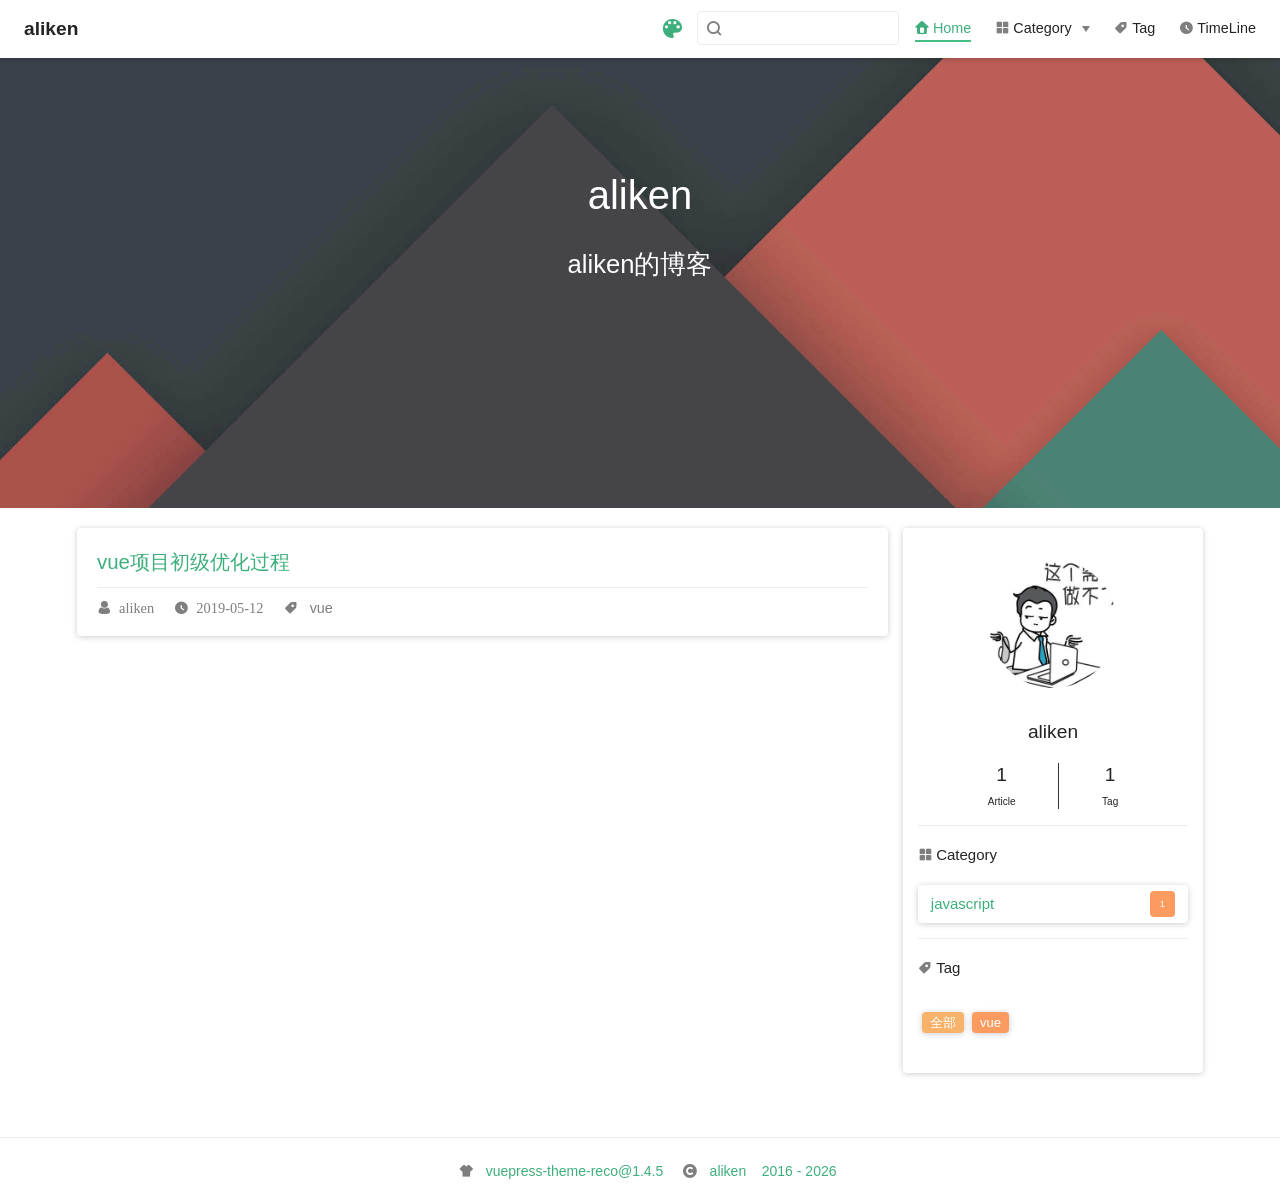
==== index.html @ c3791185 "初次发布" ====
<!DOCTYPE html>
<html lang="en-US">
  <head>
    <meta charset="utf-8">
    <meta name="viewport" content="width=device-width,initial-scale=1">
    <title>aliken</title>
    <meta name="generator" content="VuePress 1.4.1">
    <link rel="icon" href="/favicon.ico">
    <meta name="description" content="aliken的博客">
    <meta name="viewport" content="width=device-width,initial-scale=1,user-scalable=no">
    <link rel="preload" href="/assets/css/0.styles.bc8dfb6d.css" as="style"><link rel="preload" href="/assets/js/app.e276314c.js" as="script"><link rel="preload" href="/assets/js/3.574c0463.js" as="script"><link rel="preload" href="/assets/js/1.ab94fcb0.js" as="script"><link rel="preload" href="/assets/js/10.b77d578f.js" as="script"><link rel="prefetch" href="/assets/js/11.9ae9fdd4.js"><link rel="prefetch" href="/assets/js/12.7338df3c.js"><link rel="prefetch" href="/assets/js/13.219b0a90.js"><link rel="prefetch" href="/assets/js/14.b90127b7.js"><link rel="prefetch" href="/assets/js/4.95a64503.js"><link rel="prefetch" href="/assets/js/5.6782de4c.js"><link rel="prefetch" href="/assets/js/6.47d7104d.js"><link rel="prefetch" href="/assets/js/7.1ded8683.js"><link rel="prefetch" href="/assets/js/8.c10ed5a0.js"><link rel="prefetch" href="/assets/js/9.0aa61cd9.js">
    <link rel="stylesheet" href="/assets/css/0.styles.bc8dfb6d.css">
  </head>
  <body>
    <div id="app" data-server-rendered="true"><div class="theme-container no-sidebar" data-v-19557b78><div data-v-19557b78><div id="loader-wrapper" class="loading-wrapper" data-v-d48f4d20 data-v-19557b78 data-v-19557b78><div class="loader-main" data-v-d48f4d20><div data-v-d48f4d20></div><div data-v-d48f4d20></div><div data-v-d48f4d20></div><div data-v-d48f4d20></div></div> <h3 class="title" data-v-d48f4d20>aliken</h3> <p class="description" data-v-d48f4d20>aliken的博客</p></div> <div class="password-shadow password-wrapper-out" style="display:none;" data-v-64685f0e data-v-19557b78 data-v-19557b78><h3 class="title" style="display:none;" data-v-64685f0e data-v-64685f0e>aliken</h3> <!----> <label id="box" class="inputBox" style="display:none;" data-v-64685f0e data-v-64685f0e><input type="password" value="" data-v-64685f0e> <span data-v-64685f0e>Konck! Knock!</span> <button data-v-64685f0e>OK</button></label> <div class="footer" style="display:none;" data-v-64685f0e data-v-64685f0e><span data-v-64685f0e><i class="iconfont reco-theme" data-v-64685f0e></i> <a target="blank" href="https://vuepress-theme-reco.recoluan.com" data-v-64685f0e>vuePress-theme-reco</a></span> <span data-v-64685f0e><i class="iconfont reco-copyright" data-v-64685f0e></i> <a data-v-64685f0e><span data-v-64685f0e>aliken</span>
            
          <span data-v-64685f0e>2016 - </span>
          2020
        </a></span></div></div> <div class="hide" data-v-19557b78><header class="navbar" data-v-19557b78><div class="sidebar-button"><svg xmlns="http://www.w3.org/2000/svg" aria-hidden="true" role="img" viewBox="0 0 448 512" class="icon"><path fill="currentColor" d="M436 124H12c-6.627 0-12-5.373-12-12V80c0-6.627 5.373-12 12-12h424c6.627 0 12 5.373 12 12v32c0 6.627-5.373 12-12 12zm0 160H12c-6.627 0-12-5.373-12-12v-32c0-6.627 5.373-12 12-12h424c6.627 0 12 5.373 12 12v32c0 6.627-5.373 12-12 12zm0 160H12c-6.627 0-12-5.373-12-12v-32c0-6.627 5.373-12 12-12h424c6.627 0 12 5.373 12 12v32c0 6.627-5.373 12-12 12z"></path></svg></div> <a href="/" class="home-link router-link-exact-active router-link-active"><!----> <span class="site-name">aliken</span></a> <div class="links"><div class="color-picker"><a class="color-button"><i class="iconfont reco-color"></i></a> <div class="color-picker-menu" style="display:none;"><div class="mode-options"><h4 class="title">Choose mode</h4> <ul class="color-mode-options"><li class="dark">dark</li><li class="auto active">auto</li><li class="light">light</li></ul></div></div></div> <div class="search-box"><i class="iconfont reco-search"></i> <input aria-label="Search" autocomplete="off" spellcheck="false" value=""> <!----></div> <nav class="nav-links can-hide"><div class="nav-item"><a href="/" class="nav-link router-link-exact-active router-link-active"><i class="iconfont reco-home"></i>
  Home
</a></div><div class="nav-item"><div class="dropdown-wrapper"><a class="dropdown-title"><span class="title"><i class="iconfont reco-category"></i>
      Category
    </span> <span class="arrow right"></span></a> <ul class="nav-dropdown" style="display:none;"><li class="dropdown-item"><!----> <a href="/categories/javascript/" class="nav-link"><i class="iconfont undefined"></i>
  javascript
</a></li></ul></div></div><div class="nav-item"><a href="/tag/" class="nav-link"><i class="iconfont reco-tag"></i>
  Tag
</a></div><div class="nav-item"><a href="/timeline/" class="nav-link"><i class="iconfont reco-date"></i>
  TimeLine
</a></div> <!----></nav></div></header> <div class="sidebar-mask" data-v-19557b78></div> <aside class="sidebar" data-v-19557b78><div class="personal-info-wrapper" data-v-b038cec6><img src="/avatar.png" alt="author-avatar" class="personal-img" data-v-b038cec6> <h3 class="name" data-v-b038cec6>
    aliken
  </h3> <div class="num" data-v-b038cec6><div data-v-b038cec6><h3 data-v-b038cec6>1</h3> <h6 data-v-b038cec6>Article</h6></div> <div data-v-b038cec6><h3 data-v-b038cec6>1</h3> <h6 data-v-b038cec6>Tag</h6></div></div> <hr data-v-b038cec6></div> <nav class="nav-links"><div class="nav-item"><a href="/" class="nav-link router-link-exact-active router-link-active"><i class="iconfont reco-home"></i>
  Home
</a></div><div class="nav-item"><div class="dropdown-wrapper"><a class="dropdown-title"><span class="title"><i class="iconfont reco-category"></i>
      Category
    </span> <span class="arrow right"></span></a> <ul class="nav-dropdown" style="display:none;"><li class="dropdown-item"><!----> <a href="/categories/javascript/" class="nav-link"><i class="iconfont undefined"></i>
  javascript
</a></li></ul></div></div><div class="nav-item"><a href="/tag/" class="nav-link"><i class="iconfont reco-tag"></i>
  Tag
</a></div><div class="nav-item"><a href="/timeline/" class="nav-link"><i class="iconfont reco-date"></i>
  TimeLine
</a></div> <!----></nav>  <ul class="sidebar-links"><li><section class="sidebar-group depth-0"><p class="sidebar-heading open"><span>Home</span> <!----></p> <!----></section></li></ul> </aside> <div class="password-shadow password-wrapper-in" style="display:none;" data-v-64685f0e data-v-19557b78><h3 class="title" style="display:none;" data-v-64685f0e data-v-64685f0e></h3> <!----> <label id="box" class="inputBox" style="display:none;" data-v-64685f0e data-v-64685f0e><input type="password" value="" data-v-64685f0e> <span data-v-64685f0e>Konck! Knock!</span> <button data-v-64685f0e>OK</button></label> <div class="footer" style="display:none;" data-v-64685f0e data-v-64685f0e><span data-v-64685f0e><i class="iconfont reco-theme" data-v-64685f0e></i> <a target="blank" href="https://vuepress-theme-reco.recoluan.com" data-v-64685f0e>vuePress-theme-reco</a></span> <span data-v-64685f0e><i class="iconfont reco-copyright" data-v-64685f0e></i> <a data-v-64685f0e><span data-v-64685f0e>aliken</span>
            
          <span data-v-64685f0e>2016 - </span>
          2020
        </a></span></div></div> <div data-v-19557b78><div class="home-blog"><div class="hero" style="height:450px;text-align:center;overflow:hidden;"><div class="mask" style="background:url(/assets/img/home-bg.7b267d7c.jpg) center/cover no-repeat;"></div> <!----> <!----> <!----></div> <div class="home-blog-wrapper" style="display:none;"><div class="blog-list"><div class="abstract-wrapper" data-v-b014bc36><div class="abstract-item" data-v-28f76ce9 data-v-b014bc36><!----> <div class="title" data-v-28f76ce9><!----> <a href="/views/js/vue/20200512.html" data-v-28f76ce9>vue项目初级优化过程</a></div> <div class="abstract" data-v-28f76ce9></div> <hr class="hr" data-v-28f76ce9> <div data-v-484a899e data-v-28f76ce9><i class="iconfont reco-account" data-v-484a899e><span data-v-484a899e>aliken</span></i> <i class="iconfont reco-date" data-v-484a899e><span data-v-484a899e>2019-05-12</span></i> <!----> <i class="iconfont reco-tag tags" data-v-484a899e><span class="tag-item" data-v-484a899e>
      vue
    </span></i></div></div></div> <div class="pagation pagation" style="display:none;" data-v-640500d5><div class="pagation-list" data-v-640500d5><span unselectable="on" class="jump" style="display:none;" data-v-640500d5>Prev</span> <span class="jump" style="display:none;" data-v-640500d5>1</span> <span class="ellipsis" style="display:none;" data-v-640500d5>...</span> <span class="jump bgprimary" data-v-640500d5>1</span> <span class="ellipsis" style="display:none;" data-v-640500d5>...</span> <span class="jump" style="display:none;" data-v-640500d5>1</span> <span class="jump" style="display:none;" data-v-640500d5>Next</span> <span class="jumppoint" data-v-640500d5>跳转到：</span> <span class="jumpinp" data-v-640500d5><input type="text" value="" data-v-640500d5></span> <span class="jump gobtn" data-v-640500d5>GO</span></div></div></div> <div class="info-wrapper"><div class="personal-info-wrapper" data-v-b038cec6><img src="/avatar.png" alt="author-avatar" class="personal-img" data-v-b038cec6> <h3 class="name" data-v-b038cec6>
    aliken
  </h3> <div class="num" data-v-b038cec6><div data-v-b038cec6><h3 data-v-b038cec6>1</h3> <h6 data-v-b038cec6>Article</h6></div> <div data-v-b038cec6><h3 data-v-b038cec6>1</h3> <h6 data-v-b038cec6>Tag</h6></div></div> <hr data-v-b038cec6></div> <h4><i class="iconfont reco-category"></i> Category</h4> <ul class="category-wrapper"><li class="category-item"><a href="/categories/javascript/"><span class="category-name">javascript</span> <span class="post-num" style="background-color:#fb9b5f;">1</span></a></li></ul> <hr> <h4><i class="iconfont reco-tag"></i> Tag</h4> <div class="tags" data-v-36b9f66a><span style="background-color:#f47e60;" data-v-36b9f66a>全部</span><span style="background-color:#849b87;" data-v-36b9f66a>vue</span></div> <!----> <div class="friend-link-wrapper" data-v-48a8cd70></div></div></div> <div custom="" class="home-center content__default" style="display:none;"></div></div> <div class="footer-wrapper footer" data-v-ae2be87e><span data-v-ae2be87e><i class="iconfont reco-theme" data-v-ae2be87e></i> <a target="blank" href="https://vuepress-theme-reco.recoluan.com" data-v-ae2be87e>vuepress-theme-reco@1.4.5</a></span> <!----> <span data-v-ae2be87e><i class="iconfont reco-copyright" data-v-ae2be87e></i> <a data-v-ae2be87e><span data-v-ae2be87e>aliken</span>
        
      <span data-v-ae2be87e>2016 - </span>
      2020
    </a></span> <span style="display:none;" data-v-ae2be87e><i class="iconfont reco-eye" data-v-ae2be87e></i> <!----></span> <!----> <div class="comments-wrapper" style="display:none;" data-v-ae2be87e><!----></div></div></div></div></div></div><div class="global-ui"><div class="back-to-ceiling" style="right:1rem;bottom:6rem;width:2.5rem;height:2.5rem;border-radius:.25rem;line-height:2.5rem;display:none;" data-v-44bd5a18 data-v-44bd5a18><svg t="1574745035067" viewBox="0 0 1024 1024" version="1.1" xmlns="http://www.w3.org/2000/svg" p-id="5404" class="icon" data-v-44bd5a18><path d="M526.60727968 10.90185116a27.675 27.675 0 0 0-29.21455937 0c-131.36607665 82.28402758-218.69155461 228.01873535-218.69155402 394.07834331a462.20625001 462.20625001 0 0 0 5.36959153 69.94390903c1.00431239 6.55289093-0.34802892 13.13561351-3.76865779 18.80351572-32.63518765 54.11355614-51.75690182 118.55860487-51.7569018 187.94566865a371.06718723 371.06718723 0 0 0 11.50484808 91.98906777c6.53300375 25.50556257 41.68394495 28.14064038 52.69160883 4.22606766 17.37162448-37.73630017 42.14135425-72.50938081 72.80769204-103.21549295 2.18761121 3.04276886 4.15646224 6.24463696 6.40373557 9.22774369a1871.4375 1871.4375 0 0 0 140.04691725 5.34970492 1866.36093723 1866.36093723 0 0 0 140.04691723-5.34970492c2.24727335-2.98310674 4.21612437-6.18497483 6.3937923-9.2178004 30.66633723 30.70611158 55.4360664 65.4791928 72.80769147 103.21549355 11.00766384 23.91457269 46.15860503 21.27949489 52.69160879-4.22606768a371.15156223 371.15156223 0 0 0 11.514792-91.99901164c0-69.36717486-19.13165746-133.82216804-51.75690182-187.92578088-3.42062944-5.66790279-4.76302748-12.26056868-3.76865837-18.80351632a462.20625001 462.20625001 0 0 0 5.36959269-69.943909c-0.00994388-166.08943902-87.32547796-311.81420293-218.6915546-394.09823051zM605.93803103 357.87693858a93.93749974 93.93749974 0 1 1-187.89594924 6.1e-7 93.93749974 93.93749974 0 0 1 187.89594924-6.1e-7z" p-id="5405" data-v-44bd5a18></path><path d="M429.50777625 765.63860547C429.50777625 803.39355007 466.44236686 1000.39046097 512.00932183 1000.39046097c45.56695499 0 82.4922232-197.00623328 82.5015456-234.7518555 0-37.75494459-36.9345906-68.35043303-82.4922232-68.34111062-45.57627738-0.00932239-82.52019037 30.59548842-82.51086798 68.34111062z" p-id="5406" data-v-44bd5a18></path></svg></div></div></div>
    <script src="/assets/js/app.e276314c.js" defer></script><script src="/assets/js/3.574c0463.js" defer></script><script src="/assets/js/1.ab94fcb0.js" defer></script><script src="/assets/js/10.b77d578f.js" defer></script>
  </body>
</html>
---- assets/css/0.styles.bc8dfb6d.css ----
.medium-zoom-overlay{z-index:100}.medium-zoom-overlay~img{z-index:101}.back-to-ceiling[data-v-44bd5a18]{background-color:#fff;background-color:var(--background-color);box-shadow:0 1px 6px 0 rgba(0,0,0,.2);box-shadow:var(--box-shadow);position:fixed;display:inline-block;text-align:center;cursor:pointer}.back-to-ceiling[data-v-44bd5a18]::hover{background:#d5dbe7}.back-to-ceiling .icon[data-v-44bd5a18]{position:absolute;top:0;bottom:0;left:0;right:0;margin:auto;width:26px;height:26px;fill:#3eaf7c}.fade-enter-active[data-v-44bd5a18],.fade-leave-active[data-v-44bd5a18]{transition:all .5s}.fade-enter[data-v-44bd5a18],.fade-leave-to[data-v-44bd5a18]{opacity:0;transform:translateY(120px)}#loader-wrapper[data-v-d48f4d20]{height:100vh;width:100vw;background:#fff;background:var(--background-color)}#loader-wrapper .loader-main[data-v-d48f4d20]{position:fixed;width:120px;height:50px;top:45%;left:50%;z-index:555;transform:translate(-50%)}#loader-wrapper .loader-main div[data-v-d48f4d20]:nth-child(2){-webkit-animation:pacman-balls-data-v-d48f4d20 1s linear 0s infinite;animation:pacman-balls-data-v-d48f4d20 1s linear 0s infinite}#loader-wrapper .loader-main div[data-v-d48f4d20]:nth-child(3){-webkit-animation:pacman-balls-data-v-d48f4d20 1s linear .33s infinite;animation:pacman-balls-data-v-d48f4d20 1s linear .33s infinite}#loader-wrapper .loader-main div[data-v-d48f4d20]:nth-child(4){-webkit-animation:pacman-balls-data-v-d48f4d20 1s linear .66s infinite;animation:pacman-balls-data-v-d48f4d20 1s linear .66s infinite}#loader-wrapper .loader-main div[data-v-d48f4d20]:nth-child(5){-webkit-animation:pacman-balls-data-v-d48f4d20 1s linear .99s infinite;animation:pacman-balls-data-v-d48f4d20 1s linear .99s infinite}#loader-wrapper .loader-main div[data-v-d48f4d20]:first-of-type{width:0;height:0;border:25px solid #3eaf7c;border-right-color:transparent;border-radius:25px;-webkit-animation:rotate_pacman_half_up-data-v-d48f4d20 .5s 0s infinite;animation:rotate_pacman_half_up-data-v-d48f4d20 .5s 0s infinite}#loader-wrapper .loader-main div[data-v-d48f4d20]:nth-child(2){width:0;height:0;border:25px solid #3eaf7c;border-right-color:transparent;border-radius:25px;-webkit-animation:rotate_pacman_half_down-data-v-d48f4d20 .5s 0s infinite;animation:rotate_pacman_half_down-data-v-d48f4d20 .5s 0s infinite;margin-top:-50px}#loader-wrapper .loader-main div[data-v-d48f4d20]:nth-child(3),#loader-wrapper .loader-main div[data-v-d48f4d20]:nth-child(4),#loader-wrapper .loader-main div[data-v-d48f4d20]:nth-child(5),#loader-wrapper .loader-main div[data-v-d48f4d20]:nth-child(6){background-color:#3eaf7c;width:15px;height:15px;border-radius:100%;margin:2px;width:10px;height:10px;position:absolute;transform:translateY(-6.25px);top:25px;left:100px}#loader-wrapper .title[data-v-d48f4d20]{margin:8rem auto 2rem;font-size:30px}#loader-wrapper .description[data-v-d48f4d20],#loader-wrapper .title[data-v-d48f4d20]{text-align:center;color:#242424;color:var(--text-color);box-sizing:border-box;padding:0 10px;text-shadow:0 2px 10px rgba(0,0,0,.2)}#loader-wrapper .description[data-v-d48f4d20]{margin:auto;font-size:22px}@-webkit-keyframes pacman-balls-data-v-d48f4d20{75%{opacity:.7}to{transform:translate(-100px,-6.25px)}}@keyframes pacman-balls-data-v-d48f4d20{75%{opacity:.7}to{transform:translate(-100px,-6.25px)}}@-webkit-keyframes rotate_pacman_half_up-data-v-d48f4d20{0%{transform:rotate(270deg)}50%{transform:rotate(1turn)}to{transform:rotate(270deg)}}@keyframes rotate_pacman_half_up-data-v-d48f4d20{0%{transform:rotate(270deg)}50%{transform:rotate(1turn)}to{transform:rotate(270deg)}}@-webkit-keyframes rotate_pacman_half_down-data-v-d48f4d20{0%{transform:rotate(90deg)}50%{transform:rotate(0deg)}to{transform:rotate(90deg)}}@keyframes rotate_pacman_half_down-data-v-d48f4d20{0%{transform:rotate(90deg)}50%{transform:rotate(0deg)}to{transform:rotate(90deg)}}.pagation[data-v-640500d5]{font-weight:700;text-align:center;color:#888;color:var(--text-color);margin:20px auto 0;background:#f2f2f2;background:var(--background-color)}.pagation .pagation-list[data-v-640500d5]{font-size:0;line-height:50px;-webkit-touch-callout:none;-webkit-user-select:none;-moz-user-select:none;-ms-user-select:none;user-select:none}.pagation .pagation-list span[data-v-640500d5]{font-size:14px}.pagation .pagation-list span.jump[data-v-640500d5],.pagation .pagation-list span.jumpinp input[data-v-640500d5]{box-shadow:var(--box-shadow);border:1px solid var(--border-color)!important;border:1px solid #ccc}.pagation .pagation-list span.jump[data-v-640500d5]{padding:5px 8px;border-radius:4px;cursor:pointer;margin-left:5px}.pagation .pagation-list span.jumpinp input[data-v-640500d5]{width:55px;height:26px;background-color:var(--background-color);font-size:13px;border-radius:4px;text-align:center;outline:none}.pagation .pagation-list span.bgprimary[data-v-640500d5]{cursor:default;color:#fff;background:#3eaf7c;border-color:#3eaf7c}.pagation .pagation-list span.ellipsis[data-v-640500d5]{padding:0 8px}.pagation .pagation-list span.jumppoint[data-v-640500d5]{margin-left:30px}.valine-wrapper #valine.v .vbtn{color:#2c3e50;color:var(--text-color);border:1px solid #eaecef;border-color:var(--border-color)}.valine-wrapper #valine.v .vbtn:hover{color:#3eaf7c;border-color:#3eaf7c}.valine-wrapper #valine.v .vwrap{background:rgba(27,31,35,.05);background:var(--code-color);border:1px solid #eaecef;border-color:var(--border-color)}.valine-wrapper #valine.v .vwrap .vheader .vinput{border-bottom:1px dashed var(--border-color)}.valine-wrapper #valine.v .vwrap .vheader .vinput:focus{border-bottom-color:#3eaf7c}.valine-wrapper #valine.v .vwrap .vheader .vinput:-internal-autofill-selected{background-color:var(--code-color)!important}.valine-wrapper #valine.v .vinfo{padding-left:.6rem}.valine-wrapper #valine.v .vcard .vquote{margin-left:0;border-left:none}.valine-wrapper #valine.v .vcard .vimg{width:2.8rem;height:2.8rem;border-radius:.25rem;border:none}.valine-wrapper #valine.v .vcard .vhead .vnick{color:#3eaf7c}.valine-wrapper #valine.v .vcard .vhead .vnick:before{background:#3eaf7c}.valine-wrapper #valine.v .vh{border-bottom:none}.valine-wrapper #valine.v .vh .vhead .vsys{color:#3eaf7c;color:var(--text-color);background:rgba(27,31,35,.05);background:var(--code-color)}.valine-wrapper #valine.v .vh .vmeta{margin-bottom:1rem}.valine-wrapper #valine.v .vh .vmeta .vat{margin-right:.3rem;background:rgba(27,31,35,.05);background:var(--code-color);border-radius:.25rem;padding:0 .4rem;color:var(--text-color);border:1px solid #eaecef;border-color:var(--border-color)}.valine-wrapper #valine.v .vh .vmeta .vat:hover{color:#3eaf7c;border-color:#3eaf7c}.valine-wrapper #valine.v .vh .vcontent{background:rgba(27,31,35,.05);background:var(--code-color);border-radius:.25rem;margin:0 .3rem;padding:.1rem .6rem .05rem}.valine-wrapper #valine.v .vh .vcontent p .at{color:#3eaf7c}.valine-wrapper #valine.v .vh .vcontent.expand:before{z-index:1;background:linear-gradient(180deg,hsla(0,0%,100%,0),#fff);background:linear-gradient(180deg,hsla(0,0%,100%,0),var(--background-color))}.valine-wrapper #valine.v .vh .vcontent.expand:after{color:#3eaf7c;color:var(--text-color);background:#fff;background:var(--background-color)}.valine-wrapper #valine.v .info{padding-right:.6rem}.valine-wrapper #valine.v .vbtn,.valine-wrapper #valine.v code,.valine-wrapper #valine.v pre{background:var(--background-color);color:var(--text-color)}.valine-wrapper #valine.v a{color:#3eaf7c}.valine-wrapper #valine.v a:before{background:#3eaf7c}

/*!
 * vssue - A vue-powered issue-based comment plugin
 *
 * @version v1.4.4
 * @link https://vssue.js.org
 * @license MIT
 * @copyright 2018-2020 meteorlxy
 */.vssue{color:#2c3e50}@media screen and (max-width:576px){.vssue .vssue-new-comment .vssue-new-comment-body{margin-left:60px}}@media screen and (min-width:577px){.vssue .vssue-new-comment .vssue-new-comment-body{margin-left:70px}}@media screen and (max-width:576px){.vssue .vssue-new-comment .vssue-new-comment-footer{text-align:center}.vssue .vssue-new-comment .vssue-new-comment-footer .vssue-new-comment-operations{margin-top:10px}}@media screen and (min-width:577px){.vssue .vssue-new-comment .vssue-new-comment-footer{margin-left:70px;text-align:right}.vssue .vssue-new-comment .vssue-new-comment-footer .vssue-current-user{float:left}}@media screen and (max-width:576px){.vssue .vssue-comments .vssue-comment .vssue-comment-body{margin-left:60px}}@media screen and (min-width:577px){.vssue .vssue-comments .vssue-comment .vssue-comment-body{margin-left:70px}}@media screen and (max-width:576px){.vssue .vssue-pagination{flex-direction:column;justify-content:center;text-align:center}}@media screen and (max-width:576px){.vssue .vssue-pagination .vssue-pagination-page{margin-top:10px}}@media screen and (min-width:577px){.vssue .vssue-pagination .vssue-pagination-page{text-align:right}}.markdown-body .tab-size[data-tab-size="1"]{-o-tab-size:1}.markdown-body .tab-size[data-tab-size="2"]{-o-tab-size:2}.markdown-body .tab-size[data-tab-size="3"]{-o-tab-size:3}.markdown-body .tab-size[data-tab-size="4"]{-o-tab-size:4}.markdown-body .tab-size[data-tab-size="5"]{-o-tab-size:5}.markdown-body .tab-size[data-tab-size="6"]{-o-tab-size:6}.markdown-body .tab-size[data-tab-size="7"]{-o-tab-size:7}.markdown-body .tab-size[data-tab-size="8"]{-o-tab-size:8}.markdown-body .tab-size[data-tab-size="9"]{-o-tab-size:9}.markdown-body .tab-size[data-tab-size="10"]{-o-tab-size:10}.markdown-body .tab-size[data-tab-size="11"]{-o-tab-size:11}.markdown-body .tab-size[data-tab-size="12"]{-o-tab-size:12}@font-face{font-family:octicons-link;src:url([data-uri]) format("woff")}.markdown-body .octicon{display:inline-block;fill:currentColor;vertical-align:text-bottom}.markdown-body .anchor{float:left;line-height:1;margin-left:-20px;padding-right:4px}.markdown-body .anchor:focus{outline:none}.markdown-body h1 .octicon-link,.markdown-body h2 .octicon-link,.markdown-body h3 .octicon-link,.markdown-body h4 .octicon-link,.markdown-body h5 .octicon-link,.markdown-body h6 .octicon-link{color:#1b1f23;vertical-align:middle;visibility:hidden}.markdown-body h1:hover .anchor,.markdown-body h2:hover .anchor,.markdown-body h3:hover .anchor,.markdown-body h4:hover .anchor,.markdown-body h5:hover .anchor,.markdown-body h6:hover .anchor{text-decoration:none}.markdown-body h1:hover .anchor .octicon-link,.markdown-body h2:hover .anchor .octicon-link,.markdown-body h3:hover .anchor .octicon-link,.markdown-body h4:hover .anchor .octicon-link,.markdown-body h5:hover .anchor .octicon-link,.markdown-body h6:hover .anchor .octicon-link{visibility:visible}.markdown-body{-ms-text-size-adjust:100%;-webkit-text-size-adjust:100%;color:#24292e;font-family:-apple-system,BlinkMacSystemFont,Segoe UI,Helvetica,Arial,sans-serif,Apple Color Emoji,Segoe UI Emoji,Segoe UI Symbol;font-size:16px;line-height:1.5;word-wrap:break-word}.markdown-body .pl-c{color:#6a737d}.markdown-body .pl-c1,.markdown-body .pl-s .pl-v{color:#005cc5}.markdown-body .pl-e,.markdown-body .pl-en{color:#6f42c1}.markdown-body .pl-s .pl-s1,.markdown-body .pl-smi{color:#24292e}.markdown-body .pl-ent{color:#22863a}.markdown-body .pl-k{color:#d73a49}.markdown-body .pl-pds,.markdown-body .pl-s,.markdown-body .pl-s .pl-pse .pl-s1,.markdown-body .pl-sr,.markdown-body .pl-sr .pl-cce,.markdown-body .pl-sr .pl-sra,.markdown-body .pl-sr .pl-sre{color:#032f62}.markdown-body .pl-smw,.markdown-body .pl-v{color:#e36209}.markdown-body .pl-bu{color:#b31d28}.markdown-body .pl-ii{background-color:#b31d28;color:#fafbfc}.markdown-body .pl-c2{background-color:#d73a49;color:#fafbfc}.markdown-body .pl-c2:before{content:"^M"}.markdown-body .pl-sr .pl-cce{color:#22863a;font-weight:700}.markdown-body .pl-ml{color:#735c0f}.markdown-body .pl-mh,.markdown-body .pl-mh .pl-en,.markdown-body .pl-ms{color:#005cc5;font-weight:700}.markdown-body .pl-mi{color:#24292e;font-style:italic}.markdown-body .pl-mb{color:#24292e;font-weight:700}.markdown-body .pl-md{background-color:#ffeef0;color:#b31d28}.markdown-body .pl-mi1{background-color:#f0fff4;color:#22863a}.markdown-body .pl-mc{background-color:#ffebda;color:#e36209}.markdown-body .pl-mi2{background-color:#005cc5;color:#f6f8fa}.markdown-body .pl-mdr{color:#6f42c1;font-weight:700}.markdown-body .pl-ba{color:#586069}.markdown-body .pl-sg{color:#959da5}.markdown-body .pl-corl{color:#032f62;text-decoration:underline}.markdown-body details{display:block}.markdown-body summary{display:list-item}.markdown-body a{background-color:transparent}.markdown-body a:active,.markdown-body a:hover{outline-width:0}.markdown-body strong{font-weight:inherit;font-weight:bolder}.markdown-body h1{margin:.67em 0}.markdown-body img{border-style:none}.markdown-body code,.markdown-body kbd,.markdown-body pre{font-family:monospace,monospace;font-size:1em}.markdown-body hr{box-sizing:content-box;overflow:visible}.markdown-body input{font:inherit;margin:0;overflow:visible}.markdown-body [type=checkbox]{box-sizing:border-box;padding:0}.markdown-body *{box-sizing:border-box}.markdown-body input{font-family:inherit;font-size:inherit;line-height:inherit}.markdown-body a{color:#0366d6;text-decoration:none}.markdown-body a:hover{text-decoration:underline}.markdown-body strong{font-weight:600}.markdown-body hr{background:transparent;border-bottom:1px solid #dfe2e5;height:0;margin:15px 0;overflow:hidden}.markdown-body hr:after,.markdown-body hr:before{content:"";display:table}.markdown-body hr:after{clear:both}.markdown-body table{border-collapse:collapse;border-spacing:0}.markdown-body td,.markdown-body th{padding:0}.markdown-body details summary{cursor:pointer}.markdown-body h1,.markdown-body h2,.markdown-body h3,.markdown-body h4,.markdown-body h5,.markdown-body h6{margin-bottom:0;margin-top:0}.markdown-body h1{font-size:32px}.markdown-body h1,.markdown-body h2{font-weight:600}.markdown-body h2{font-size:24px}.markdown-body h3{font-size:20px}.markdown-body h3,.markdown-body h4{font-weight:600}.markdown-body h4{font-size:16px}.markdown-body h5{font-size:14px}.markdown-body h5,.markdown-body h6{font-weight:600}.markdown-body h6{font-size:12px}.markdown-body p{margin-bottom:10px;margin-top:0}.markdown-body blockquote{margin:0}.markdown-body ol,.markdown-body ul{margin-bottom:0;margin-top:0;padding-left:0}.markdown-body ol ol,.markdown-body ul ol{list-style-type:lower-roman}.markdown-body ol ol ol,.markdown-body ol ul ol,.markdown-body ul ol ol,.markdown-body ul ul ol{list-style-type:lower-alpha}.markdown-body dd{margin-left:0}.markdown-body code,.markdown-body pre{font-family:SFMono-Regular,Consolas,Liberation Mono,Menlo,Courier,monospace;font-size:12px}.markdown-body pre{margin-bottom:0;margin-top:0}.markdown-body input::-webkit-inner-spin-button,.markdown-body input::-webkit-outer-spin-button{-webkit-appearance:none;appearance:none;margin:0}.markdown-body .border{border:1px solid #e1e4e8!important}.markdown-body .border-0{border:0!important}.markdown-body .border-bottom{border-bottom:1px solid #e1e4e8!important}.markdown-body .rounded-1{border-radius:3px!important}.markdown-body .bg-white{background-color:#fff!important}.markdown-body .bg-gray-light{background-color:#fafbfc!important}.markdown-body .text-gray-light{color:#6a737d!important}.markdown-body .mb-0{margin-bottom:0!important}.markdown-body .my-2{margin-bottom:8px!important;margin-top:8px!important}.markdown-body .py-0{padding-bottom:0!important;padding-top:0!important}.markdown-body .py-2{padding-bottom:8px!important;padding-top:8px!important}.markdown-body .pl-3,.markdown-body .px-3{padding-left:16px!important}.markdown-body .px-3{padding-right:16px!important}.markdown-body .f6{font-size:12px!important}.markdown-body .lh-condensed{line-height:1.25!important}.markdown-body .text-bold{font-weight:600!important}.markdown-body:after,.markdown-body:before{content:"";display:table}.markdown-body:after{clear:both}.markdown-body>:first-child{margin-top:0!important}.markdown-body>:last-child{margin-bottom:0!important}.markdown-body a:not([href]){color:inherit;text-decoration:none}.markdown-body blockquote,.markdown-body dl,.markdown-body ol,.markdown-body p,.markdown-body pre,.markdown-body table,.markdown-body ul{margin-bottom:16px;margin-top:0}.markdown-body hr{background-color:#e1e4e8;border:0;height:.25em;margin:24px 0;padding:0}.markdown-body blockquote{border-left:.25em solid #dfe2e5;color:#6a737d;padding:0 1em}.markdown-body blockquote>:first-child{margin-top:0}.markdown-body blockquote>:last-child{margin-bottom:0}.markdown-body kbd{border:1px solid #c6cbd1;border-bottom-color:#959da5;box-shadow:inset 0 -1px 0 #959da5;font-size:11px}.markdown-body h1,.markdown-body h2,.markdown-body h3,.markdown-body h4,.markdown-body h5,.markdown-body h6{font-weight:600;line-height:1.25;margin-bottom:16px;margin-top:24px}.markdown-body h1{font-size:2em}.markdown-body h1,.markdown-body h2{border-bottom:1px solid #eaecef;padding-bottom:.3em}.markdown-body h2{font-size:1.5em}.markdown-body h3{font-size:1.25em}.markdown-body h4{font-size:1em}.markdown-body h5{font-size:.875em}.markdown-body h6{color:#6a737d;font-size:.85em}.markdown-body ol,.markdown-body ul{padding-left:2em}.markdown-body ol ol,.markdown-body ol ul,.markdown-body ul ol,.markdown-body ul ul{margin-bottom:0;margin-top:0}.markdown-body li{word-wrap:break-all}.markdown-body li>p{margin-top:16px}.markdown-body li+li{margin-top:.25em}.markdown-body dl{padding:0}.markdown-body dl dt{font-size:1em;font-style:italic;font-weight:600;margin-top:16px;padding:0}.markdown-body dl dd{margin-bottom:16px;padding:0 16px}.markdown-body table{display:block;overflow:auto;width:100%}.markdown-body table th{font-weight:600}.markdown-body table td,.markdown-body table th{border:1px solid #dfe2e5;padding:6px 13px}.markdown-body table tr{background-color:#fff;border-top:1px solid #c6cbd1}.markdown-body table tr:nth-child(2n){background-color:#f6f8fa}.markdown-body img{background-color:#fff;box-sizing:content-box;max-width:100%}.markdown-body img[align=right]{padding-left:20px}.markdown-body img[align=left]{padding-right:20px}.markdown-body code{background-color:rgba(27,31,35,.05);border-radius:3px;font-size:85%;margin:0;padding:.2em .4em}.markdown-body pre{word-wrap:normal}.markdown-body pre>code{background:transparent;border:0;font-size:100%;margin:0;padding:0;white-space:pre;word-break:normal}.markdown-body .highlight{margin-bottom:16px}.markdown-body .highlight pre{margin-bottom:0;word-break:normal}.markdown-body .highlight pre,.markdown-body pre{background-color:#f6f8fa;border-radius:3px;font-size:85%;line-height:1.45;overflow:auto;padding:16px}.markdown-body pre code{background-color:transparent;border:0;display:inline;line-height:inherit;margin:0;max-width:auto;overflow:visible;padding:0;word-wrap:normal}.markdown-body .commit-tease-sha{color:#444d56;display:inline-block;font-family:SFMono-Regular,Consolas,Liberation Mono,Menlo,Courier,monospace;font-size:90%}.markdown-body .blob-wrapper{border-bottom-left-radius:3px;border-bottom-right-radius:3px;overflow-x:auto;overflow-y:hidden}.markdown-body .blob-wrapper-embedded{max-height:240px;overflow-y:auto}.markdown-body .blob-num{-moz-user-select:none;-ms-user-select:none;-webkit-user-select:none;color:rgba(27,31,35,.3);cursor:pointer;font-family:SFMono-Regular,Consolas,Liberation Mono,Menlo,Courier,monospace;font-size:12px;line-height:20px;min-width:50px;padding-left:10px;padding-right:10px;text-align:right;user-select:none;vertical-align:top;white-space:nowrap;width:1%}.markdown-body .blob-num:hover{color:rgba(27,31,35,.6)}.markdown-body .blob-num:before{content:attr(data-line-number)}.markdown-body .blob-code{line-height:20px;padding-left:10px;padding-right:10px;position:relative;vertical-align:top}.markdown-body .blob-code-inner{color:#24292e;font-family:SFMono-Regular,Consolas,Liberation Mono,Menlo,Courier,monospace;font-size:12px;overflow:visible;white-space:pre;word-wrap:normal}.markdown-body .pl-token.active,.markdown-body .pl-token:hover{background:#ffea7f;cursor:pointer}.markdown-body kbd{background-color:#fafbfc;border:1px solid #d1d5da;border-bottom-color:#c6cbd1;border-radius:3px;box-shadow:inset 0 -1px 0 #c6cbd1;color:#444d56;display:inline-block;font:11px SFMono-Regular,Consolas,Liberation Mono,Menlo,Courier,monospace;line-height:10px;padding:3px 5px;vertical-align:middle}.markdown-body :checked+.radio-label{border-color:#0366d6;position:relative;z-index:1}.markdown-body .tab-size[data-tab-size="1"]{-moz-tab-size:1;tab-size:1}.markdown-body .tab-size[data-tab-size="2"]{-moz-tab-size:2;tab-size:2}.markdown-body .tab-size[data-tab-size="3"]{-moz-tab-size:3;tab-size:3}.markdown-body .tab-size[data-tab-size="4"]{-moz-tab-size:4;tab-size:4}.markdown-body .tab-size[data-tab-size="5"]{-moz-tab-size:5;tab-size:5}.markdown-body .tab-size[data-tab-size="6"]{-moz-tab-size:6;tab-size:6}.markdown-body .tab-size[data-tab-size="7"]{-moz-tab-size:7;tab-size:7}.markdown-body .tab-size[data-tab-size="8"]{-moz-tab-size:8;tab-size:8}.markdown-body .tab-size[data-tab-size="9"]{-moz-tab-size:9;tab-size:9}.markdown-body .tab-size[data-tab-size="10"]{-moz-tab-size:10;tab-size:10}.markdown-body .tab-size[data-tab-size="11"]{-moz-tab-size:11;tab-size:11}.markdown-body .tab-size[data-tab-size="12"]{-moz-tab-size:12;tab-size:12}.markdown-body .task-list-item{list-style-type:none}.markdown-body .task-list-item+.task-list-item{margin-top:3px}.markdown-body .task-list-item input{margin:0 .2em .25em -1.6em;vertical-align:middle}.markdown-body hr{border-bottom-color:#eee}.markdown-body .pl-0{padding-left:0!important}.markdown-body .pl-1{padding-left:4px!important}.markdown-body .pl-2{padding-left:8px!important}.markdown-body .pl-3{padding-left:16px!important}.markdown-body .pl-4{padding-left:24px!important}.markdown-body .pl-5{padding-left:32px!important}.markdown-body .pl-6{padding-left:40px!important}.markdown-body .pl-7{padding-left:48px!important}.markdown-body .pl-8{padding-left:64px!important}.markdown-body .pl-9{padding-left:80px!important}.markdown-body .pl-10{padding-left:96px!important}.markdown-body .pl-11{padding-left:112px!important}.markdown-body .pl-12{padding-left:128px!important}.clearfix:after,.vssue .vssue-new-comment .vssue-new-comment-footer:after{display:block;clear:both;content:""}.vssue{width:100%;color:#242424;font-size:16px;font-family:-apple-system,BlinkMacSystemFont,Segoe UI,Helvetica,Arial,sans-serif,Apple Color Emoji,Segoe UI Emoji,Segoe UI Symbol;padding:10px}.vssue .vssue-button{outline:none;cursor:pointer;padding:10px 20px;font-size:1.05;font-weight:700;color:#3eaf7c;background-color:transparent;border:2px solid #3eaf7c;border-radius:10px}.vssue .vssue-button:disabled{cursor:not-allowed;color:#eaecef;border-color:#eaecef}.vssue .vssue-button:disabled .vssue-icon{fill:#eaecef}.vssue .vssue-button:not(:disabled).vssue-button-default{color:#a3aab1;border-color:#a3aab1}.vssue .vssue-button:not(:disabled).vssue-button-primary{color:#3eaf7c;border-color:#3eaf7c}.vssue .vssue-icon{width:1em;height:1em;vertical-align:-.15em;fill:#3eaf7c;overflow:hidden}.vssue .vssue-icon-loading{-webkit-animation:vssue-keyframe-rotation 1s linear infinite;animation:vssue-keyframe-rotation 1s linear infinite}@-webkit-keyframes vssue-keyframe-rotation{0%{transform:rotate(0deg)}to{transform:rotate(1turn)}}@keyframes vssue-keyframe-rotation{0%{transform:rotate(0deg)}to{transform:rotate(1turn)}}.vssue .fade-appear-active,.vssue .fade-enter-active{transition:all .3s ease}.vssue .fade-leave-active{transition:all .3s cubic-bezier(1,.5,.8,1)}.vssue .fade-appear,.vssue .fade-enter,.vssue .fade-leave-to{opacity:0}.vssue .vssue-notice{position:relative;z-index:100;transform:translateY(-11px)}.vssue .vssue-notice .vssue-alert{position:absolute;z-index:101;cursor:pointer;top:0;padding:10px 20px;width:100%;color:#3eaf7c;border:2px solid #c3ead8;border-radius:5px;background-color:#f5fbf8}.vssue .vssue-notice .vssue-progress{position:absolute;top:0;left:0;height:2px;background-color:#3eaf7c}.vssue .vssue-status{text-align:center;padding-top:20px;padding-bottom:10px;color:#3eaf7c}.vssue .vssue-status .vssue-icon{font-size:1.4em}.vssue .vssue-status .vssue-status-info{margin-top:10px;margin-bottom:10px}.vssue .vssue-header{padding-bottom:10px;border-bottom:1px solid #eaecef;margin-bottom:10px;overflow:hidden}.vssue .vssue-header .vssue-header-powered-by{float:right}.vssue .vssue-new-comment{border-bottom:1px solid #eaecef;margin-top:10px;margin-bottom:10px}.vssue .vssue-new-comment .vssue-comment-avatar{float:left;width:50px;height:50px}.vssue .vssue-new-comment .vssue-comment-avatar img{width:50px;height:50px}.vssue .vssue-new-comment .vssue-comment-avatar .vssue-icon{cursor:pointer;padding:5px;font-size:50px;fill:#757f8a}.vssue .vssue-new-comment .vssue-new-comment-body{position:relative}@media screen and (max-width:719px){.vssue .vssue-new-comment .vssue-new-comment-body{margin-left:60px}}@media screen and (min-width:720px){.vssue .vssue-new-comment .vssue-new-comment-body{margin-left:70px}}.vssue .vssue-new-comment .vssue-new-comment-body .vssue-new-comment-loading{position:absolute;top:50%;left:50%;transform:translate(-50%,-50%)}.vssue .vssue-new-comment .vssue-new-comment-footer{margin-top:10px;margin-bottom:10px}.vssue .vssue-new-comment .vssue-new-comment-footer .vssue-current-user{color:#a3aab1}.vssue .vssue-new-comment .vssue-new-comment-footer .vssue-current-user .vssue-logout{cursor:pointer;text-decoration:underline;color:#a3aab1;font-weight:400}@media screen and (max-width:719px){.vssue .vssue-new-comment .vssue-new-comment-footer{text-align:center}.vssue .vssue-new-comment .vssue-new-comment-footer .vssue-new-comment-operations{margin-top:10px}}@media screen and (min-width:720px){.vssue .vssue-new-comment .vssue-new-comment-footer{margin-left:70px;text-align:right}.vssue .vssue-new-comment .vssue-new-comment-footer .vssue-current-user{float:left}}.vssue .vssue-new-comment .vssue-new-comment-input{resize:none;outline:none;width:100%;padding:15px;font-size:16px;font-family:-apple-system,BlinkMacSystemFont,Segoe UI,Helvetica,Arial,sans-serif,Apple Color Emoji,Segoe UI Emoji,Segoe UI Symbol;background-color:#f5fbf8;border:1px solid #eaecef;border-radius:5px}.vssue .vssue-new-comment .vssue-new-comment-input:disabled{cursor:not-allowed;background-color:#f0f2f4}.vssue .vssue-new-comment .vssue-new-comment-input:focus{background-color:#fff;border-color:#9adbbe;box-shadow:0 0 1px 1px #9adbbe}.vssue .vssue-new-comment .vssue-new-comment-input::-webkit-input-placeholder{color:#a3aab1}.vssue .vssue-new-comment .vssue-new-comment-input::-moz-placeholder{color:#a3aab1}.vssue .vssue-new-comment .vssue-new-comment-input:-ms-input-placeholder{color:#a3aab1}.vssue .vssue-new-comment .vssue-new-comment-input::-ms-input-placeholder{color:#a3aab1}.vssue .vssue-new-comment .vssue-new-comment-input::placeholder{color:#a3aab1}.vssue .vssue-comments .vssue-comment{margin:15px 0}.vssue .vssue-comments .vssue-comment.vssue-comment-edit-mode .vssue-comment-main{border-color:#9adbbe;box-shadow:0 0 1px 1px #9adbbe}.vssue .vssue-comments .vssue-comment.vssue-comment-disabled{pointer-events:none}.vssue .vssue-comments .vssue-comment.vssue-comment-disabled .vssue-comment-body{background-color:#f9f9fa}.vssue .vssue-comments .vssue-comment .vssue-comment-avatar{float:left;width:50px;height:50px}.vssue .vssue-comments .vssue-comment .vssue-comment-avatar img{width:50px;height:50px}@media screen and (max-width:719px){.vssue .vssue-comments .vssue-comment .vssue-comment-body{margin-left:60px}}@media screen and (min-width:720px){.vssue .vssue-comments .vssue-comment .vssue-comment-body{margin-left:70px}}.vssue .vssue-comments .vssue-comment .vssue-comment-header{padding:10px 15px;overflow:hidden;border-top-left-radius:5px;border-top-right-radius:5px;border:1px solid #eaecef;border-bottom:none}.vssue .vssue-comments .vssue-comment .vssue-comment-header .vssue-comment-created-at{float:right;cursor:default;color:#a3aab1}.vssue .vssue-comments .vssue-comment .vssue-comment-main{padding:15px;border:1px solid #eaecef}.vssue .vssue-comments .vssue-comment .vssue-comment-main .vssue-edit-comment-input{resize:none;outline:none;border:none;width:100%;background:transparent}.vssue .vssue-comments .vssue-comment .vssue-comment-footer{padding:10px 15px;overflow:hidden;border-bottom-left-radius:5px;border-bottom-right-radius:5px;border:1px solid #eaecef;border-top:none}.vssue .vssue-comments .vssue-comment .vssue-comment-footer .vssue-comment-hint{cursor:default;color:#a3aab1}.vssue .vssue-comments .vssue-comment .vssue-comment-footer .vssue-comment-reactions .vssue-comment-reaction{cursor:pointer;display:inline-block;margin-right:8px;color:#3eaf7c}.vssue .vssue-comments .vssue-comment .vssue-comment-footer .vssue-comment-operations{float:right;color:#3eaf7c}.vssue .vssue-comments .vssue-comment .vssue-comment-footer .vssue-comment-operations .vssue-comment-operation{cursor:pointer;margin-left:8px}.vssue .vssue-comments .vssue-comment .vssue-comment-footer .vssue-comment-operations .vssue-comment-operation.vssue-comment-operation-muted{color:#a3aab1}.vssue .vssue-comments .vssue-comment .vssue-comment-footer .vssue-comment-operations .vssue-comment-operation.vssue-comment-operation-muted .vssue-icon{fill:#a3aab1}.vssue .vssue-pagination{cursor:default;display:flex;padding:5px;color:#a3aab1}@media screen and (max-width:719px){.vssue .vssue-pagination{flex-direction:column;justify-content:center;text-align:center}}.vssue .vssue-pagination .vssue-pagination-loading,.vssue .vssue-pagination .vssue-pagination-page,.vssue .vssue-pagination .vssue-pagination-per-page{flex:1}@media screen and (max-width:719px){.vssue .vssue-pagination .vssue-pagination-page{margin-top:10px}}@media screen and (min-width:720px){.vssue .vssue-pagination .vssue-pagination-page{text-align:right}}.vssue .vssue-pagination .vssue-pagination-select{outline:none;-webkit-appearance:none;-moz-appearance:none;appearance:none;border:1px solid #9adbbe;padding-left:.2rem;padding-right:1rem;background-color:transparent;background-image:url("data:image/svg+xml;charset=utf8,%3Csvg class='icon' viewBox='0 0 1024 1024' xmlns='http://www.w3.org/2000/svg'%3E%3Cdefs%3E%3Cstyle/%3E%3C/defs%3E%3Cpath d='M676.395 432.896a21.333 21.333 0 0 0-30.166 0L511.061 568.021 377.728 434.645a21.333 21.333 0 0 0-30.165 30.166l148.394 148.48a21.419 21.419 0 0 0 30.208 0l150.23-150.187a21.333 21.333 0 0 0 0-30.208'/%3E%3C/svg%3E");background-repeat:no-repeat;background-position:100%}.vssue .vssue-pagination .vssue-pagination-select:disabled{cursor:not-allowed}.vssue .vssue-pagination .vssue-pagination-select:focus{background-color:#fff;box-shadow:0 0 .2px .2px #9adbbe}.vssue .vssue-pagination .vssue-pagination-link{display:inline-block;min-width:1em;text-align:center}.vssue .vssue-pagination .vssue-pagination-link.disabled{pointer-events:none}.vssue .vssue-pagination .vssue-pagination-link:not(.disabled){color:#3eaf7c;font-weight:500;cursor:pointer}.vssue,.vssue *{box-sizing:border-box}.vssue :not(.vssue-comment-content) a{cursor:pointer;font-weight:500;color:#3eaf7c;text-decoration:none}.vssue :not(.vssue-comment-content) hr{display:block;height:1px;border:0;border-top:1px solid #eaecef;margin:1.2rem 0;padding:0}.vssue-wrapper.vssue{color:#2c3e50;color:var(--text-color)}.vssue-wrapper.vssue .vssue-new-comment{border-bottom:1px solid #eaecef;border-bottom:1px solid var(--border-color)}.vssue-wrapper.vssue .vssue-new-comment .vssue-new-comment-input:disabled{background-color:#fff;background-color:var(--background-color);border:1px solid #eaecef;border:1px solid var(--border-color)}.vssue-wrapper.vssue .vssue-new-comment .vssue-new-comment-footer .vssue-current-user{color:#2c3e50;color:var(--text-color)}.vssue-wrapper.vssue .vssue-header{border-bottom:1px solid #eaecef;border-bottom:1px solid var(--border-color)}.vssue-wrapper.vssue .vssue-comments .vssue-pagination .vssue-pagination-per-page .vssue-pagination-select{color:var(--text-color)}.vssue-wrapper.vssue .vssue-comments .vssue-comment .vssue-comment-body .vssue-comment-footer,.vssue-wrapper.vssue .vssue-comments .vssue-comment .vssue-comment-body .vssue-comment-header,.vssue-wrapper.vssue .vssue-comments .vssue-comment .vssue-comment-body .vssue-comment-main{border:none}.vssue-wrapper.vssue .vssue-comments .vssue-comment .vssue-comment-body .vssue-comment-footer,.vssue-wrapper.vssue .vssue-comments .vssue-comment .vssue-comment-body .vssue-comment-main{background:var(--code-color)}.vssue-wrapper.vssue .vssue-comments .vssue-comment .vssue-comment-body .vssue-comment-footer{border-top:2px solid var(--background-color)}.vssue-wrapper.vssue .vssue-comments .vssue-comment .vssue-comment-avatar img{width:2.8rem;height:2.8rem;border-radius:.25rem}.vssue-wrapper.vssue .markdown-body{color:var(--text-color)}#nprogress{pointer-events:none}#nprogress .bar{background:#3eaf7c;position:fixed;z-index:1031;top:0;left:0;width:100%;height:2px}#nprogress .peg{display:block;position:absolute;right:0;width:100px;height:100%;box-shadow:0 0 10px #3eaf7c,0 0 5px #3eaf7c;opacity:1;transform:rotate(3deg) translateY(-4px)}#nprogress .spinner{display:block;position:fixed;z-index:1031;top:15px;right:15px}#nprogress .spinner-icon{width:18px;height:18px;box-sizing:border-box;border-color:#3eaf7c transparent transparent #3eaf7c;border-style:solid;border-width:2px;border-radius:50%;-webkit-animation:nprogress-spinner .4s linear infinite;animation:nprogress-spinner .4s linear infinite}.nprogress-custom-parent{overflow:hidden;position:relative}.nprogress-custom-parent #nprogress .bar,.nprogress-custom-parent #nprogress .spinner{position:absolute}@-webkit-keyframes nprogress-spinner{0%{transform:rotate(0deg)}to{transform:rotate(1turn)}}@keyframes nprogress-spinner{0%{transform:rotate(0deg)}to{transform:rotate(1turn)}}.icon.outbound{color:#aaa;display:inline-block;vertical-align:middle;position:relative;top:-1px}[data-v-312e2a2a]:root{--default-color-10:#fff;--default-color-9:hsla(0,0%,100%,0.9);--default-color-8:hsla(0,0%,100%,0.8);--default-color-7:hsla(0,0%,100%,0.7);--default-color-6:hsla(0,0%,100%,0.6);--default-color-5:hsla(0,0%,100%,0.5);--default-color-4:hsla(0,0%,100%,0.4);--default-color-3:hsla(0,0%,100%,0.3);--default-color-2:hsla(0,0%,100%,0.2);--default-color-1:hsla(0,0%,100%,0.1);--background-color:#fff;--box-shadow:0 1px 6px 0 rgba(0,0,0,0.2);--box-shadow-hover:0 2px 16px 0 rgba(0,0,0,0.2);--text-color:#242424;--text-color-sub:#7f7f7f;--border-color:#eaecef;--code-color:rgba(27,31,35,0.05);--mask-color:#888}@media (prefers-color-scheme:dark){[data-v-312e2a2a]:root{--default-color-10:#000;--default-color-9:rgba(0,0,0,0.9);--default-color-8:rgba(0,0,0,0.8);--default-color-7:rgba(0,0,0,0.7);--default-color-6:rgba(0,0,0,0.6);--default-color-5:rgba(0,0,0,0.5);--default-color-4:rgba(0,0,0,0.4);--default-color-3:rgba(0,0,0,0.3);--default-color-2:rgba(0,0,0,0.2);--default-color-1:rgba(0,0,0,0.1);--background-color:#181818;--box-shadow:0 1px 6px 0 rgba(0,0,0,0.6);--box-shadow-hover:0 2px 16px 0 rgba(0,0,0,0.6);--text-color:hsla(0,0%,100%,0.8);--text-color-sub:#8b8b8b;--border-color:rgba(0,0,0,0.3);--code-color:rgba(0,0,0,0.3);--mask-color:#000}}.badge[data-v-312e2a2a]{display:inline-block;font-size:14px;height:18px;line-height:18px;border-radius:.25rem;padding:0 6px;color:#fff}.badge.green[data-v-312e2a2a],.badge.tip[data-v-312e2a2a],.badge[data-v-312e2a2a]{background-color:#42b983}.badge.error[data-v-312e2a2a]{background-color:#da5961}.badge.warn[data-v-312e2a2a],.badge.warning[data-v-312e2a2a],.badge.yellow[data-v-312e2a2a]{background-color:#e7c000}.badge+.badge[data-v-312e2a2a]{margin-left:5px}.search-box{display:inline-block;position:relative;margin-right:1rem}.search-box .iconfont{position:absolute;top:0;bottom:0;z-index:0;left:.6rem;margin:auto}.search-box input{cursor:text;width:10rem;height:2rem;color:#5b5b5b;display:inline-block;border:1px solid var(--border-color);border-radius:.25rem;font-size:.9rem;line-height:2rem;padding:0 .5rem 0 2rem;outline:none;transition:all .2s ease;background:transparent;background-size:1rem}.search-box input:focus{cursor:auto;border-color:#3eaf7c}.search-box .suggestions{background:var(--background-color);width:20rem;position:absolute;top:1.5rem;border:1px solid #cfd4db;border-radius:6px;padding:.4rem;list-style-type:none}.search-box .suggestions.align-right{right:0}.search-box .suggestion{line-height:1.4;padding:.4rem .6rem;border-radius:4px;cursor:pointer}.search-box .suggestion a{white-space:normal;color:var(--text-color)}.search-box .suggestion a .page-title{font-weight:600}.search-box .suggestion a .header{font-size:.9em;margin-left:.25em}.search-box .suggestion.focused{background-color:var(--border-color)}.search-box .suggestion.focused a{color:#3eaf7c}@media (max-width:959px){.search-box input{cursor:pointer;width:0;border-color:transparent;position:relative}.search-box input:focus{cursor:text;left:0;width:10rem}}@media (-ms-high-contrast:none){.search-box input{height:2rem}}@media (max-width:959px) and (min-width:719px){.search-box{margin-right:0}.search-box .suggestions{left:0}}@media (max-width:719px){.search-box{margin-right:0}.search-box .suggestions{right:0}}@media (max-width:419px){.search-box .suggestions{width:calc(100vw - 4rem)}.search-box input:focus{width:8rem}}.sidebar-button{cursor:pointer;display:none;width:1.25rem;height:1.25rem;position:absolute;padding:.6rem;top:.6rem;left:1rem}.sidebar-button .icon{display:block;width:1.25rem;height:1.25rem}@media (max-width:719px){.sidebar-button{display:block}}.module-enter,.module-leave-to{opacity:0;transform:translateY(-20px)}.home{padding:3.6rem 2rem 0;max-width:960px;margin:0 auto}.home .hero{text-align:center}.home .hero h1{font-size:2.5rem;color:var(--text-color)}.home .hero .action,.home .hero .description,.home .hero h1{margin:1.8rem auto}.home .hero .description{font-size:1.6rem;line-height:1.3;color:var(--text-color)}.home .hero .action-button{display:inline-block;font-size:1.2rem;color:#fff;background-color:#3eaf7c;padding:.6rem 1.2rem;border-radius:.25rem;transition:background-color .1s ease;box-sizing:border-box}.home .hero .action-button:hover{background-color:#4abf8a}.home .features{border-top:1px solid var(--border-color);padding:1.2rem 0;margin-top:2.5rem;display:flex;flex-wrap:wrap;align-items:flex-start;align-content:stretch;justify-content:space-between}.home .feature{flex-grow:1;flex-basis:30%;max-width:30%;transition:all .5s;color:var(--text-color)}.home .feature h2{font-size:1.6rem;font-weight:500;border-bottom:none;padding-bottom:0}.home .feature:hover{transform:scale(1.05)}@media (max-width:719px){.home .features{flex-direction:column}.home .feature{max-width:100%;padding:0 2.5rem}}@media (max-width:419px){.home{padding-left:1.5rem;padding-right:1.5rem}.home .hero img{max-height:210px;margin:2rem auto 1.2rem}.home .hero h1{font-size:2rem}.home .hero .action,.home .hero .description,.home .hero h1{margin:1.2rem auto}.home .hero .description{font-size:1.2rem}.home .hero .action-button{font-size:1rem;padding:.6rem 1.2rem}.home .feature h2{font-size:1.25rem}}.dropdown-enter,.dropdown-leave-to{height:0!important}.dropdown-wrapper{cursor:pointer}.dropdown-wrapper .dropdown-title{display:block}.dropdown-wrapper .dropdown-title:hover{border-color:transparent}.dropdown-wrapper .dropdown-title .arrow{vertical-align:middle;margin-top:-1px;margin-left:.4rem}.dropdown-wrapper .nav-dropdown .dropdown-item{color:inherit;line-height:1.7rem}.dropdown-wrapper .nav-dropdown .dropdown-item h4{margin:.45rem 0 0;border-top:1px solid var(--border-color);padding:.45rem 1.5rem 0 1.25rem}.dropdown-wrapper .nav-dropdown .dropdown-item .dropdown-subitem-wrapper{padding:0;list-style:none}.dropdown-wrapper .nav-dropdown .dropdown-item .dropdown-subitem-wrapper .dropdown-subitem{font-size:.9em}.dropdown-wrapper .nav-dropdown .dropdown-item a{display:block;line-height:1.7rem;position:relative;border-bottom:none;font-weight:400;margin-bottom:0;padding:0 1.5rem 0 1.25rem}.dropdown-wrapper .nav-dropdown .dropdown-item a.router-link-active,.dropdown-wrapper .nav-dropdown .dropdown-item a:hover{color:#3eaf7c}.dropdown-wrapper .nav-dropdown .dropdown-item a.router-link-active:after{content:"";width:0;height:0;border-left:5px solid #3eaf7c;border-top:3px solid transparent;border-bottom:3px solid transparent;position:absolute;top:calc(50% - 2px);left:9px}.dropdown-wrapper .nav-dropdown .dropdown-item:first-child h4{margin-top:0;padding-top:0;border-top:0}@media (max-width:719px){.dropdown-wrapper.open .dropdown-title{margin-bottom:.5rem}.dropdown-wrapper .nav-dropdown{transition:height .1s ease-out;overflow:hidden}.dropdown-wrapper .nav-dropdown .dropdown-item h4{border-top:0;margin-top:0;padding-top:0}.dropdown-wrapper .nav-dropdown .dropdown-item>a,.dropdown-wrapper .nav-dropdown .dropdown-item h4{font-size:15px;line-height:2rem}.dropdown-wrapper .nav-dropdown .dropdown-item .dropdown-subitem{font-size:14px;padding-left:1rem}}@media (min-width:719px){.dropdown-wrapper{height:1.8rem}.dropdown-wrapper:hover .nav-dropdown{display:block!important}.dropdown-wrapper .dropdown-title .arrow{border-left:4px solid transparent;border-right:4px solid transparent;border-top:6px solid var(--text-color-sub);border-bottom:0}.dropdown-wrapper .nav-dropdown{display:none;height:auto!important;box-sizing:border-box;max-height:calc(100vh - 2.7rem);overflow-y:auto;position:absolute;top:100%;right:0;background-color:var(--background-color);padding:.6rem 0;box-shadow:var(--box-shadow);text-align:left;border-radius:.25rem;white-space:nowrap;margin:0}}.nav-links{display:inline-block}.nav-links a{line-height:1.4rem;color:var(--text-color)}.nav-links a.router-link-active,.nav-links a.router-link-active .iconfont,.nav-links a:hover,.nav-links a:hover .iconfont{color:#3eaf7c}.nav-links .nav-item{position:relative;display:inline-block;margin-left:1.5rem;line-height:2rem}.nav-links .nav-item:first-child{margin-left:0}.nav-links .repo-link{margin-left:1.5rem}@media (max-width:719px){.nav-links .nav-item,.nav-links .repo-link{margin-left:0}}@media (min-width:719px){.nav-item>a:not(.external).router-link-active,.nav-item>a:not(.external):hover{margin-bottom:-2px;border-bottom:2px solid #46bd87}}.mode-options{background-color:var(--background-color);min-width:125px;margin:0;padding:1em;box-shadow:var(--box-shadow);border-radius:.25rem}.mode-options .title{margin-top:0;margin-bottom:.6rem;font-weight:700;color:var(--text-color)}.mode-options .color-mode-options{display:flex;flex-wrap:wrap}.mode-options .color-mode-options li{text-align:center;font-size:12px;color:var(--text-color);line-height:18px;padding:3px 6px;border-top:1px solid #666;border-bottom:1px solid #666;background-color:var(--background-color);cursor:pointer}.mode-options .color-mode-options li.dark{border-radius:.25rem 0 0 .25rem;border-left:1px solid #666}.mode-options .color-mode-options li.light{border-radius:0 .25rem .25rem 0;border-right:1px solid #666}.mode-options .color-mode-options li.active{background-color:#3eaf7c;color:#fff}.mode-options .color-mode-options li:not(.active){border-right:1px solid #666}.color-picker{position:relative;margin-right:1em;cursor:pointer}.color-picker .color-button{align-items:center;height:100%}.color-picker .color-button .iconfont{font-size:1.4rem;color:#3eaf7c}.color-picker .color-picker-menu{position:absolute;top:40px;left:50%;transform:translateX(-50%);z-index:150}.color-picker .color-picker-menu.menu-transition-enter-active,.color-picker .color-picker-menu.menu-transition-leave-active{transition:all .25s ease-in-out}.color-picker .color-picker-menu.menu-transition-enter,.color-picker .color-picker-menu.menu-transition-leave-to{top:50px;opacity:0}.color-picker .color-picker-menu ul{list-style-type:none;margin:0;padding:0}@media (max-width:719px){.color-picker{margin-right:1rem}.color-picker .color-picker-menu{left:calc(50% - 35px)}.color-picker .color-picker-menu:before{left:calc(50% + 35px)}}.navbar{padding:.7rem 1.5rem;line-height:2.2rem;box-shadow:var(--box-shadow);background:var(--background-color)}.navbar a,.navbar img,.navbar span{display:inline-block}.navbar .logo{height:2.2rem;min-width:2.2rem;margin-right:.8rem;vertical-align:top;border-radius:50%}.navbar .site-name{font-size:1.2rem;font-weight:600;color:var(--text-color);position:relative;background:var(--background-color)}.navbar .links{padding-left:1.5rem;box-sizing:border-box;white-space:nowrap;font-size:.9rem;position:absolute;right:1.5rem;top:.7rem;display:flex;background-color:var(--background-color)}.navbar .links .search-box{flex:0 0 auto;vertical-align:top}@media (max-width:719px){.navbar{padding-left:4rem}.navbar .can-hide{display:none}.navbar .links{padding-left:.2rem}}.sidebar-group .sidebar-group{padding-left:.5em}.sidebar-group:not(.collapsable) .sidebar-heading:not(.clickable){cursor:auto;color:var(--text-color)}.sidebar-group.is-sub-group{padding-left:0}.sidebar-group.is-sub-group>.sidebar-heading{font-size:.95em;line-height:1.4;font-weight:400;padding-left:2rem}.sidebar-group.is-sub-group>.sidebar-heading:not(.clickable){opacity:.5}.sidebar-group.is-sub-group>.sidebar-group-items{padding-left:1rem}.sidebar-group.is-sub-group>.sidebar-group-items>li>.sidebar-link{font-size:.95em;border-left:none}.sidebar-group.depth-2>.sidebar-heading{border-left:none}.sidebar-heading{color:var(--text-color);transition:color .15s ease;cursor:pointer;font-size:1.1em;font-weight:700;padding:.35rem 1.5rem .35rem 1.25rem;width:100%;box-sizing:border-box;margin:0;border-left:.25rem solid transparent}.sidebar-heading.open,.sidebar-heading:hover{color:#3eaf7c}.sidebar-heading .arrow{position:relative;top:-.12em;left:.5em}.sidebar-heading.clickable.active{font-weight:600;color:#3eaf7c;border-left-color:#3eaf7c}.sidebar-heading.clickable:hover{color:#3eaf7c}.sidebar-group-items{transition:height .1s ease-out;font-size:.95em;overflow:hidden}[data-v-36b9f66a]:root{--default-color-10:#fff;--default-color-9:hsla(0,0%,100%,0.9);--default-color-8:hsla(0,0%,100%,0.8);--default-color-7:hsla(0,0%,100%,0.7);--default-color-6:hsla(0,0%,100%,0.6);--default-color-5:hsla(0,0%,100%,0.5);--default-color-4:hsla(0,0%,100%,0.4);--default-color-3:hsla(0,0%,100%,0.3);--default-color-2:hsla(0,0%,100%,0.2);--default-color-1:hsla(0,0%,100%,0.1);--background-color:#fff;--box-shadow:0 1px 6px 0 rgba(0,0,0,0.2);--box-shadow-hover:0 2px 16px 0 rgba(0,0,0,0.2);--text-color:#242424;--text-color-sub:#7f7f7f;--border-color:#eaecef;--code-color:rgba(27,31,35,0.05);--mask-color:#888}@media (prefers-color-scheme:dark){[data-v-36b9f66a]:root{--default-color-10:#000;--default-color-9:rgba(0,0,0,0.9);--default-color-8:rgba(0,0,0,0.8);--default-color-7:rgba(0,0,0,0.7);--default-color-6:rgba(0,0,0,0.6);--default-color-5:rgba(0,0,0,0.5);--default-color-4:rgba(0,0,0,0.4);--default-color-3:rgba(0,0,0,0.3);--default-color-2:rgba(0,0,0,0.2);--default-color-1:rgba(0,0,0,0.1);--background-color:#181818;--box-shadow:0 1px 6px 0 rgba(0,0,0,0.6);--box-shadow-hover:0 2px 16px 0 rgba(0,0,0,0.6);--text-color:hsla(0,0%,100%,0.8);--text-color-sub:#8b8b8b;--border-color:rgba(0,0,0,0.3);--code-color:rgba(0,0,0,0.3);--mask-color:#000}}.tags[data-v-36b9f66a]{margin:30px 0}.tags span[data-v-36b9f66a]{vertical-align:middle;margin:4px 4px 10px;padding:4px 8px;display:inline-block;cursor:pointer;border-radius:.25rem;background:#fff;color:#fff;line-height:13px;font-size:13px;box-shadow:var(--box-shadow);transition:all .5s}.tags span[data-v-36b9f66a]:hover{transform:scale(1.04)}.tags span.active[data-v-36b9f66a]{transform:scale(1.2)}[data-v-48a8cd70]:root{--default-color-10:#fff;--default-color-9:hsla(0,0%,100%,0.9);--default-color-8:hsla(0,0%,100%,0.8);--default-color-7:hsla(0,0%,100%,0.7);--default-color-6:hsla(0,0%,100%,0.6);--default-color-5:hsla(0,0%,100%,0.5);--default-color-4:hsla(0,0%,100%,0.4);--default-color-3:hsla(0,0%,100%,0.3);--default-color-2:hsla(0,0%,100%,0.2);--default-color-1:hsla(0,0%,100%,0.1);--background-color:#fff;--box-shadow:0 1px 6px 0 rgba(0,0,0,0.2);--box-shadow-hover:0 2px 16px 0 rgba(0,0,0,0.2);--text-color:#242424;--text-color-sub:#7f7f7f;--border-color:#eaecef;--code-color:rgba(27,31,35,0.05);--mask-color:#888}@media (prefers-color-scheme:dark){[data-v-48a8cd70]:root{--default-color-10:#000;--default-color-9:rgba(0,0,0,0.9);--default-color-8:rgba(0,0,0,0.8);--default-color-7:rgba(0,0,0,0.7);--default-color-6:rgba(0,0,0,0.6);--default-color-5:rgba(0,0,0,0.5);--default-color-4:rgba(0,0,0,0.4);--default-color-3:rgba(0,0,0,0.3);--default-color-2:rgba(0,0,0,0.2);--default-color-1:rgba(0,0,0,0.1);--background-color:#181818;--box-shadow:0 1px 6px 0 rgba(0,0,0,0.6);--box-shadow-hover:0 2px 16px 0 rgba(0,0,0,0.6);--text-color:hsla(0,0%,100%,0.8);--text-color-sub:#8b8b8b;--border-color:rgba(0,0,0,0.3);--code-color:rgba(0,0,0,0.3);--mask-color:#000}}.friend-link-wrapper[data-v-48a8cd70]{position:relative;margin:30px 0}.friend-link-wrapper .friend-link-item[data-v-48a8cd70]{position:relative;vertical-align:middle;margin:4px 4px 10px;padding:4px 8px 4px 20px;line-height:20px;display:inline-block;cursor:default;border-radius:.25rem;font-size:13px;box-shadow:var(--box-shadow);transition:all .5s}.friend-link-wrapper .friend-link-item .list-style[data-v-48a8cd70]{position:absolute;left:.4rem;top:0;bottom:0;margin:auto;display:block;width:.4rem;height:.4rem;border-radius:.1rem;background:#3eaf7c;content:""}.friend-link-wrapper .friend-link-item .popup-window-wrapper[data-v-48a8cd70]{display:none}.friend-link-wrapper .friend-link-item .popup-window-wrapper .popup-window[data-v-48a8cd70]{position:absolute;display:flex;background:var(--background-color);box-shadow:var(--box-shadow);border-radius:.25rem;box-sizing:border-box;padding:.8rem 1rem;width:300px}.friend-link-wrapper .friend-link-item .popup-window-wrapper .popup-window .logo[data-v-48a8cd70]{margin-right:.4rem;width:2rem;height:2rem;flex:0 0 2rem;border-radius:.25rem;overflow:hidden}.friend-link-wrapper .friend-link-item .popup-window-wrapper .popup-window .logo img[data-v-48a8cd70]{width:2rem;height:2rem}.friend-link-wrapper .friend-link-item .popup-window-wrapper .popup-window .info[data-v-48a8cd70]{flex:0 0 85%;width:85%}.friend-link-wrapper .friend-link-item .popup-window-wrapper .popup-window .info .title[data-v-48a8cd70]{display:flex;align-items:center;justify-content:space-between;height:2rem}.friend-link-wrapper .friend-link-item .popup-window-wrapper .popup-window .info .title h4[data-v-48a8cd70]{margin:.2rem 0;flex:0 0 86%;overflow:hidden;white-space:nowrap;text-overflow:ellipsis}.friend-link-wrapper .friend-link-item .popup-window-wrapper .popup-window .info .title .btn-go[data-v-48a8cd70]{width:1.4rem;height:1.2rem;border-radius:.25rem;font-size:.1rem;color:#fff;text-align:center;line-height:1.2rem;cursor:pointer;transition:all .5s}.friend-link-wrapper .friend-link-item .popup-window-wrapper .popup-window .info .title .btn-go[data-v-48a8cd70]:hover{transform:scale(1.1)}.fade-enter-active[data-v-48a8cd70],.fade-leave-active[data-v-48a8cd70]{transition:opacity .5s}.fade-enter[data-v-48a8cd70],.fade-leave-to[data-v-48a8cd70]{opacity:0}.iconfont[data-v-484a899e]{display:inline-block;line-height:1.5rem}.iconfont[data-v-484a899e]:not(:last-child){margin-right:1rem}.iconfont span[data-v-484a899e]{margin-left:.5rem}.tags .tag-item[data-v-484a899e]{cursor:pointer;font-family:Ubuntu,-apple-system,BlinkMacSystemFont,Segoe UI,Roboto,Oxygen,Cantarell,Fira Sans,Droid Sans,Helvetica Neue,sans-serif}.tags .tag-item.active[data-v-484a899e],.tags .tag-item[data-v-484a899e]:hover{color:#3eaf7c}@media (max-width:719px){.tags[data-v-484a899e]{display:block;margin-left:0!important}}[data-v-28f76ce9]:root{--default-color-10:#fff;--default-color-9:hsla(0,0%,100%,0.9);--default-color-8:hsla(0,0%,100%,0.8);--default-color-7:hsla(0,0%,100%,0.7);--default-color-6:hsla(0,0%,100%,0.6);--default-color-5:hsla(0,0%,100%,0.5);--default-color-4:hsla(0,0%,100%,0.4);--default-color-3:hsla(0,0%,100%,0.3);--default-color-2:hsla(0,0%,100%,0.2);--default-color-1:hsla(0,0%,100%,0.1);--background-color:#fff;--box-shadow:0 1px 6px 0 rgba(0,0,0,0.2);--box-shadow-hover:0 2px 16px 0 rgba(0,0,0,0.2);--text-color:#242424;--text-color-sub:#7f7f7f;--border-color:#eaecef;--code-color:rgba(27,31,35,0.05);--mask-color:#888}@media (prefers-color-scheme:dark){[data-v-28f76ce9]:root{--default-color-10:#000;--default-color-9:rgba(0,0,0,0.9);--default-color-8:rgba(0,0,0,0.8);--default-color-7:rgba(0,0,0,0.7);--default-color-6:rgba(0,0,0,0.6);--default-color-5:rgba(0,0,0,0.5);--default-color-4:rgba(0,0,0,0.4);--default-color-3:rgba(0,0,0,0.3);--default-color-2:rgba(0,0,0,0.2);--default-color-1:rgba(0,0,0,0.1);--background-color:#181818;--box-shadow:0 1px 6px 0 rgba(0,0,0,0.6);--box-shadow-hover:0 2px 16px 0 rgba(0,0,0,0.6);--text-color:hsla(0,0%,100%,0.8);--text-color-sub:#8b8b8b;--border-color:rgba(0,0,0,0.3);--code-color:rgba(0,0,0,0.3);--mask-color:#000}}.abstract-item[data-v-28f76ce9]{position:relative;margin:0 auto 20px;padding:16px 20px;width:100%;overflow:hidden;border-radius:.25rem;box-shadow:var(--box-shadow);box-sizing:border-box;transition:all .3s;background-color:var(--background-color)}.abstract-item .reco-sticky[data-v-28f76ce9]{position:absolute;top:0;left:0;display:inline-block;color:#3eaf7c;font-size:2.4rem}.abstract-item[data-v-28f76ce9]:hover{box-shadow:var(--box-shadow-hover)}.abstract-item .title[data-v-28f76ce9]{position:relative;font-size:1.28rem;line-height:36px;display:inline-block}.abstract-item .title .reco-lock[data-v-28f76ce9]{font-size:1.28rem;color:#3eaf7c}.abstract-item .title[data-v-28f76ce9]:after{content:"";position:absolute;width:100%;height:2px;bottom:0;left:0;background-color:#3eaf7c;visibility:hidden;transform:scaleX(0);transition:.3s ease-in-out}.abstract-item .title:hover a[data-v-28f76ce9]{color:#3eaf7c}.abstract-item .title[data-v-28f76ce9]:hover:after{visibility:visible;transform:scaleX(1)}.abstract-item .tags .tag-item[data-v-28f76ce9]{cursor:pointer}.abstract-item .tags .tag-item.active[data-v-28f76ce9],.abstract-item .tags .tag-item[data-v-28f76ce9]:hover{color:#3eaf7c}@media (max-width:719px){.tags[data-v-28f76ce9]{display:block;margin-top:1rem;margin-left:0!important}}.sidebar .sidebar-sub-headers{padding-left:1.5rem;font-size:.95em}.sidebar-sub-headers a.sidebar-link{margin:0 1rem 0 .6rem}a.sidebar-link{font-size:1em;font-weight:400;display:block!important;color:var(--text-color);padding:.35rem 1rem .35rem .75rem;line-height:1.4;margin:0 1rem 0 1.5rem;box-sizing:border-box;border-radius:.25rem}a.sidebar-link:hover{color:#3eaf7c}a.sidebar-link.active{font-weight:600;color:#fff;background:#3eaf7c}.sidebar-sub-headers a.sidebar-link{padding-top:.25rem;padding-bottom:.25rem;border-left:none}.sidebar-sub-headers a.sidebar-link.active{font-weight:500;background:transparent;color:#3eaf7c}.personal-info-wrapper .personal-img[data-v-b038cec6]{display:block;margin:2rem auto;width:8rem;height:8rem;border-radius:50%}.personal-info-wrapper .name[data-v-b038cec6]{text-align:center;color:var(--text-color)}.personal-info-wrapper .num[data-v-b038cec6]{display:flex;margin:0 auto 1rem;width:80%}.personal-info-wrapper .num>div[data-v-b038cec6]{text-align:center;flex:auto}.personal-info-wrapper .num>div[data-v-b038cec6]:first-child{border-right:1px solid #333}.personal-info-wrapper .num>div h3[data-v-b038cec6]{line-height:auto;margin:0 0 .6rem;color:var(--text-color)}.personal-info-wrapper .num>div h6[data-v-b038cec6]{line-height:auto;color:var(--text-color);margin:0}.abstract-wrapper[data-v-b014bc36]{width:100%}.home-blog{padding:3.6rem 0 0;margin:0 auto}.home-blog .hero{position:relative}.home-blog .hero .mask{position:absolute;top:0;bottom:0;left:0;right:0;z-index:-1}.home-blog .hero .mask:after{display:block;content:" ";background:var(--mask-color);position:absolute;top:0;bottom:0;left:0;right:0;z-index:0;opacity:.2}.home-blog .hero figure{position:absolute;background:#ff0}.home-blog .hero h1{margin:7rem auto 1.8rem;font-size:2.5rem}.home-blog .hero .action,.home-blog .hero .description,.home-blog .hero .huawei,.home-blog .hero h1{color:#fff}.home-blog .hero .description{margin:1.8rem auto;font-size:1.6rem;line-height:1.3}.home-blog .home-blog-wrapper{display:flex;align-items:flex-start;margin:20px auto 0;max-width:1126px}.home-blog .home-blog-wrapper .blog-list{flex:auto;width:0}.home-blog .home-blog-wrapper .blog-list .abstract-wrapper .abstract-item:last-child{margin-bottom:0}.home-blog .home-blog-wrapper .info-wrapper{position:-webkit-sticky;position:sticky;top:70px;transition:all .3s;margin-left:15px;flex:0 0 300px;height:auto;box-shadow:var(--box-shadow);border-radius:.25rem;box-sizing:border-box;padding:0 15px;background:var(--background-color)}.home-blog .home-blog-wrapper .info-wrapper:hover{box-shadow:var(--box-shadow-hover)}.home-blog .home-blog-wrapper .info-wrapper h4{color:var(--text-color)}.home-blog .home-blog-wrapper .info-wrapper .category-wrapper{list-style:none;padding-left:0}.home-blog .home-blog-wrapper .info-wrapper .category-wrapper .category-item{margin-bottom:.4rem;padding:.4rem .8rem;transition:all .5s;border-radius:.25rem;box-shadow:var(--box-shadow);background-color:var(--background-color)}.home-blog .home-blog-wrapper .info-wrapper .category-wrapper .category-item:hover{transform:scale(1.04)}.home-blog .home-blog-wrapper .info-wrapper .category-wrapper .category-item a{display:flex;justify-content:space-between}.home-blog .home-blog-wrapper .info-wrapper .category-wrapper .category-item a .post-num{width:1.6rem;height:1.6rem;text-align:center;line-height:1.6rem;border-radius:.25rem;background:#eee;font-size:.6rem;color:#fff}@media (max-width:719px){.home-blog{padding-left:1.5rem;padding-right:1.5rem}.home-blog .hero{margin:0 -1.5rem;height:450px}.home-blog .hero img{max-height:210px;margin:2rem auto 1.2rem}.home-blog .hero h1{margin:6rem auto 1.8rem;font-size:2rem}.home-blog .hero .description{font-size:1.2rem}.home-blog .hero .action-button{font-size:1rem;padding:.6rem 1.2rem}.home-blog .home-blog-wrapper .info-wrapper{display:none!important}}@media (max-width:419px){.home-blog{padding-left:1.5rem;padding-right:1.5rem}.home-blog .hero{margin:0 -1.5rem;height:350px}.home-blog .hero img{max-height:210px;margin:2rem auto 1.2rem}.home-blog .hero h1{margin:6rem auto 1.8rem;font-size:2rem}.home-blog .hero .description{font-size:1.2rem}.home-blog .hero .action-button{font-size:1rem;padding:.6rem 1.2rem}.home-blog .home-blog-wrapper .info-wrapper{display:none!important}}.page-nav,.page .comments-wrapper,.page .page-edit{max-width:740px;margin:0 auto;padding:2rem 2.5rem}@media (max-width:959px){.page-nav,.page .comments-wrapper,.page .page-edit{padding:2rem}}@media (max-width:419px){.page-nav,.page .comments-wrapper,.page .page-edit{padding:1.5rem}}.page{padding-top:5rem;padding-bottom:2rem;display:block}.page .page-title{max-width:740px;margin:0 auto;padding:1rem 2.5rem;color:var(--text-color)}.page .page-edit{padding-top:1rem;padding-bottom:1rem;overflow:auto}.page .page-edit .edit-link{display:inline-block}.page .page-edit .edit-link a{color:#3eaf7c;margin-right:.25rem}.page .page-edit .last-updated{float:right;font-size:.9em}.page .page-edit .last-updated .prefix{font-weight:500;color:#3eaf7c}.page .page-edit .last-updated .time{font-weight:400;color:#aaa}.page-nav{padding-top:1rem;padding-bottom:0}.page-nav .inner{min-height:2rem;margin-top:0;border-top:1px solid var(--border-color);padding-top:1rem;overflow:auto}.page-nav .next{float:right}@media (max-width:719px){.page-title{padding:0 1rem}.page-edit .edit-link{margin-bottom:.5rem}.page-edit .last-updated{font-size:.8em;float:none;text-align:left}}.footer-wrapper[data-v-ae2be87e]{padding:1.5rem 2.5rem;border-top:1px solid var(--border-color);text-align:center;color:#5b5b5b}.footer-wrapper a[data-v-ae2be87e]{font-size:14px}.footer-wrapper>span[data-v-ae2be87e]{margin-left:1rem}.footer-wrapper>span>i[data-v-ae2be87e]{margin-right:.5rem}.footer-wrapper .cyber-security img[data-v-ae2be87e]{margin-right:.5rem;width:20px;height:20px;vertical-align:middle}.footer-wrapper .cyber-security a[data-v-ae2be87e]{vertical-align:middle}@media (max-width:719px){.footer[data-v-ae2be87e]{text-align:left!important}.footer>span[data-v-ae2be87e]{display:block;margin-left:0;line-height:2rem}}.sidebar .personal-info-wrapper{display:none}.sidebar ul{padding:0;margin:0;list-style-type:none}.sidebar a{display:inline-block}.sidebar .nav-links{display:none;border-bottom:1px solid var(--border-color);padding:.5rem 0 .75rem}.sidebar .nav-links a{font-weight:600}.sidebar .nav-links .nav-item,.sidebar .nav-links .repo-link{display:block;line-height:1.25rem;font-size:1.1em;padding:.5rem 0 .5rem 1.5rem}.sidebar>.sidebar-links{padding:1.5rem 0}.sidebar>.sidebar-links>li>a.sidebar-link{font-size:1.1em;line-height:1.7;font-weight:700}.sidebar>.sidebar-links>li:not(:first-child){margin-top:.75rem}@media (max-width:719px){.sidebar .nav-links,.sidebar .personal-info-wrapper{display:block}.sidebar .nav-links .dropdown-wrapper .nav-dropdown .dropdown-item a.router-link-active:after{top:calc(1rem - 2px)}.sidebar>.sidebar-links{padding:1rem 0}}[data-v-64685f0e]:root{--default-color-10:#fff;--default-color-9:hsla(0,0%,100%,0.9);--default-color-8:hsla(0,0%,100%,0.8);--default-color-7:hsla(0,0%,100%,0.7);--default-color-6:hsla(0,0%,100%,0.6);--default-color-5:hsla(0,0%,100%,0.5);--default-color-4:hsla(0,0%,100%,0.4);--default-color-3:hsla(0,0%,100%,0.3);--default-color-2:hsla(0,0%,100%,0.2);--default-color-1:hsla(0,0%,100%,0.1);--background-color:#fff;--box-shadow:0 1px 6px 0 rgba(0,0,0,0.2);--box-shadow-hover:0 2px 16px 0 rgba(0,0,0,0.2);--text-color:#242424;--text-color-sub:#7f7f7f;--border-color:#eaecef;--code-color:rgba(27,31,35,0.05);--mask-color:#888}@media (prefers-color-scheme:dark){[data-v-64685f0e]:root{--default-color-10:#000;--default-color-9:rgba(0,0,0,0.9);--default-color-8:rgba(0,0,0,0.8);--default-color-7:rgba(0,0,0,0.7);--default-color-6:rgba(0,0,0,0.6);--default-color-5:rgba(0,0,0,0.5);--default-color-4:rgba(0,0,0,0.4);--default-color-3:rgba(0,0,0,0.3);--default-color-2:rgba(0,0,0,0.2);--default-color-1:rgba(0,0,0,0.1);--background-color:#181818;--box-shadow:0 1px 6px 0 rgba(0,0,0,0.6);--box-shadow-hover:0 2px 16px 0 rgba(0,0,0,0.6);--text-color:hsla(0,0%,100%,0.8);--text-color-sub:#8b8b8b;--border-color:rgba(0,0,0,0.3);--code-color:rgba(0,0,0,0.3);--mask-color:#000}}.password-shadow[data-v-64685f0e]{overflow:hidden;position:relative;background:#fff;background:var(--background-color);box-sizing:border-box}.password-shadow .title[data-v-64685f0e]{margin:8rem auto 2rem;width:100%;font-size:30px}.password-shadow .description[data-v-64685f0e],.password-shadow .title[data-v-64685f0e]{text-align:center;box-sizing:border-box;text-shadow:0 2px 4px rgba(0,0,0,.1);color:#242424;color:var(--text-color)}.password-shadow .description[data-v-64685f0e]{margin:0 auto 6rem;font-size:22px;padding:0 10px}.password-shadow .inputBox[data-v-64685f0e]{position:absolute;top:40%;left:0;right:0;margin:auto;display:block;max-width:700px;height:100px;background:#3eaf7c;border-radius:.25rem;padding-left:20px;box-sizing:border-box;opacity:.9}.password-shadow .inputBox input[data-v-64685f0e]{width:600px;height:100%;border:none;padding:0 0 0 5px;color:#fff;background:none;outline:none;position:absolute;bottom:0;left:20px;opacity:0;font-size:50px}.password-shadow .inputBox input[data-v-64685f0e]:focus{opacity:1}.password-shadow .inputBox input:focus~span[data-v-64685f0e]{transform:translateY(-80px);color:#3eaf7c;font-size:30px;opacity:.8}.password-shadow .inputBox input:focus~button[data-v-64685f0e]{opacity:1;width:100px}.password-shadow .inputBox span[data-v-64685f0e]{width:200px;height:100%;display:block;position:absolute;line-height:100px;top:0;left:20px;color:#fff;cursor:text;transition:.5s;transform-origin:left top;font-size:30px}.password-shadow .inputBox button[data-v-64685f0e]{overflow:hidden;width:0;height:98px;border-radius:.25rem;position:absolute;background:var(--background-color);right:1px;top:1px;border:0;padding:0;color:#3eaf7c;font-size:18px;outline:none;cursor:pointer;opacity:0;transition:.5s;z-index:1}.password-shadow .footer[data-v-64685f0e]{position:absolute;left:0;right:0;bottom:10%;padding:2.5rem;text-align:center;color:#5b5b5b}.password-shadow .footer>span[data-v-64685f0e]{margin-left:1rem}.password-shadow .footer>span>i[data-v-64685f0e]{margin-right:.5rem}@media (max-width:719px){.password-shadow .inputBox[data-v-64685f0e]{max-width:700px;height:60px;background:#3eaf7c;border-radius:.25rem;position:absolute;left:0;right:0;top:43%;margin:auto 20px;padding-left:0;box-sizing:border-box;opacity:.9}.password-shadow .inputBox input[data-v-64685f0e]{width:60%;height:100%;border:none;padding:0 0 0 5px;color:#fff;background:none;outline:none;position:absolute;bottom:0;opacity:0;font-size:30px}.password-shadow .inputBox input[data-v-64685f0e]:focus{opacity:1}.password-shadow .inputBox input:focus~span[data-v-64685f0e]{transform:translateY(-60px);color:#3eaf7c;font-size:20px;opacity:.8}.password-shadow .inputBox input:focus~button[data-v-64685f0e]{opacity:1;width:60px}.password-shadow .inputBox span[data-v-64685f0e]{width:200px;height:100%;display:block;position:absolute;line-height:60px;top:0;left:20px;color:#fff;cursor:text;transition:.5s;transform-origin:left top;font-size:20px}.password-shadow .inputBox button[data-v-64685f0e]{width:0;height:58px;border-radius:.25rem;position:absolute;right:1px;top:1px;border:0;padding:0;background:#fff;color:#3eaf7c;font-size:18px;outline:none;cursor:pointer;opacity:0;transition:.5s;z-index:1}.password-shadow .footer[data-v-64685f0e]{margin-left:0}}@media (max-width:959px){.password-shadow .footer[data-v-64685f0e]{margin-left:0}}.theme-container .loading-wrapper[data-v-19557b78]{position:absolute;z-index:22;top:0;bottom:0;left:0;right:0;margin:auto}.theme-container .password-wrapper-out[data-v-19557b78]{position:absolute;z-index:21;top:0;bottom:0;left:0;right:0;margin:auto}.theme-container .password-wrapper-in[data-v-19557b78]{position:absolute;z-index:8;top:0;bottom:0;left:0;right:0}.theme-container .hide[data-v-19557b78]{height:100vh;overflow:hidden}.fade-enter-active[data-v-19557b78],.fade-leave-active[data-v-19557b78]{transition:opacity .5s}.fade-enter[data-v-19557b78],.fade-leave-to[data-v-19557b78]{opacity:0}@font-face{font-family:iconfont;src:url(//at.alicdn.com/t/font_1030519_ookn0nnv0z8.eot?t=1574737898757);src:url(//at.alicdn.com/t/font_1030519_ookn0nnv0z8.eot?t=1574737898757#iefix) format("embedded-opentype"),url("[data-uri]") format("woff2"),url(//at.alicdn.com/t/font_1030519_ookn0nnv0z8.woff?t=1574737898757) format("woff"),url(//at.alicdn.com/t/font_1030519_ookn0nnv0z8.ttf?t=1574737898757) format("truetype"),url(//at.alicdn.com/t/font_1030519_ookn0nnv0z8.svg?t=1574737898757#iconfont) format("svg")}.iconfont{font-family:iconfont!important;font-size:16px;font-style:normal;-webkit-font-smoothing:antialiased;-moz-osx-font-smoothing:grayscale}.reco-douban:before{content:"\e603"}.reco-wechat:before{content:"\e720"}.reco-color:before{content:"\eae9"}.reco-blog:before{content:"\e61d"}.reco-sf:before{content:"\e610"}.reco-message:before{content:"\e634"}.reco-eye:before{content:"\e669"}.reco-search:before{content:"\e611"}.reco-category:before{content:"\e61e"}.reco-npm:before{content:"\e88d"}.reco-menu:before{content:"\e67c"}.reco-suggestion:before{content:"\e608"}.reco-coding:before{content:"\e601"}.reco-github:before{content:"\e628"}.reco-mail:before{content:"\e624"}.reco-other:before{content:"\e60e"}.reco-home:before{content:"\e65b"}.reco-document:before{content:"\e67a"}.reco-huawei:before{content:"\e6b9"}.reco-up:before{content:"\e68b"}.reco-weibo:before{content:"\e612"}.reco-lock:before{content:"\e60f"}.reco-fullscreen:before{content:"\e602"}.reco-tag:before{content:"\e633"}.reco-date:before{content:"\e63b"}.reco-jianshu:before{content:"\e60c"}.reco-friend:before{content:"\e62f"}.reco-bokeyuan:before{content:"\e626"}.reco-beian:before{content:"\e667"}.reco-copyright:before{content:"\ef87"}.reco-rss:before{content:"\f09d"}.reco-bilibili:before{content:"\e630"}.reco-account:before{content:"\e607"}.reco-qq:before{content:"\e67b"}.reco-theme:before{content:"\e7e8"}.reco-three:before{content:"\e644"}.reco-gitlab:before{content:"\e63c"}.reco-api:before{content:"\e662"}.reco-mayun:before{content:"\e6d0"}.reco-zhihu:before{content:"\e605"}.reco-facebook:before{content:"\e606"}.reco-taobao:before{content:"\e6a5"}.reco-tongzhi:before{content:"\e764"}.reco-douyin:before{content:"\e654"}.reco-v2ex:before{content:"\e62a"}.reco-sticky:before{content:"\e62b"}.reco-toutiao:before{content:"\e6b7"}.reco-linkedin:before{content:"\e668"}.reco-faq:before{content:"\e643"}.reco-twitter:before{content:"\e60b"}.reco-csdn:before{content:"\e609"}.reco-juejin:before{content:"\e613"}.content{margin:4rem auto 0;max-width:800px;padding:0 2rem}.mod_404 .desc .desc_link{display:inline-block;background:#424242!important;color:#fff;padding:6px 20px!important;text-decoration:none!important;border-radius:4px}@media screen and (max-width:720px){.mod_404 .desc{margin:50px 0}.mod_404 .wrapper{margin:0!important;padding-top:20px}}code[class*=language-],pre[class*=language-]{color:#ccc;background:none;font-family:Consolas,Monaco,Andale Mono,Ubuntu Mono,monospace;font-size:1em;text-align:left;white-space:pre;word-spacing:normal;word-break:normal;word-wrap:normal;line-height:1.5;-moz-tab-size:4;-o-tab-size:4;tab-size:4;-webkit-hyphens:none;-ms-hyphens:none;hyphens:none}pre[class*=language-]{padding:1em;margin:.5em 0;overflow:auto}:not(pre)>code[class*=language-],pre[class*=language-]{background:#2d2d2d}:not(pre)>code[class*=language-]{padding:.1em;border-radius:.3em;white-space:normal}.token.block-comment,.token.cdata,.token.comment,.token.doctype,.token.prolog{color:#999}.token.punctuation{color:#ccc}.token.attr-name,.token.deleted,.token.namespace,.token.tag{color:#e2777a}.token.function-name{color:#6196cc}.token.boolean,.token.function,.token.number{color:#f08d49}.token.class-name,.token.constant,.token.property,.token.symbol{color:#f8c555}.token.atrule,.token.builtin,.token.important,.token.keyword,.token.selector{color:#cc99cd}.token.attr-value,.token.char,.token.regex,.token.string,.token.variable{color:#7ec699}.token.entity,.token.operator,.token.url{color:#67cdcc}.token.bold,.token.important{font-weight:700}.token.italic{font-style:italic}.token.entity{cursor:help}.token.inserted{color:green}[data-v-e7537b8a]:root{--default-color-10:#fff;--default-color-9:hsla(0,0%,100%,0.9);--default-color-8:hsla(0,0%,100%,0.8);--default-color-7:hsla(0,0%,100%,0.7);--default-color-6:hsla(0,0%,100%,0.6);--default-color-5:hsla(0,0%,100%,0.5);--default-color-4:hsla(0,0%,100%,0.4);--default-color-3:hsla(0,0%,100%,0.3);--default-color-2:hsla(0,0%,100%,0.2);--default-color-1:hsla(0,0%,100%,0.1);--background-color:#fff;--box-shadow:0 1px 6px 0 rgba(0,0,0,0.2);--box-shadow-hover:0 2px 16px 0 rgba(0,0,0,0.2);--text-color:#242424;--text-color-sub:#7f7f7f;--border-color:#eaecef;--code-color:rgba(27,31,35,0.05);--mask-color:#888}@media (prefers-color-scheme:dark){[data-v-e7537b8a]:root{--default-color-10:#000;--default-color-9:rgba(0,0,0,0.9);--default-color-8:rgba(0,0,0,0.8);--default-color-7:rgba(0,0,0,0.7);--default-color-6:rgba(0,0,0,0.6);--default-color-5:rgba(0,0,0,0.5);--default-color-4:rgba(0,0,0,0.4);--default-color-3:rgba(0,0,0,0.3);--default-color-2:rgba(0,0,0,0.2);--default-color-1:rgba(0,0,0,0.1);--background-color:#181818;--box-shadow:0 1px 6px 0 rgba(0,0,0,0.6);--box-shadow-hover:0 2px 16px 0 rgba(0,0,0,0.6);--text-color:hsla(0,0%,100%,0.8);--text-color-sub:#8b8b8b;--border-color:rgba(0,0,0,0.3);--code-color:rgba(0,0,0,0.3);--mask-color:#000}}.categories-wrapper[data-v-e7537b8a]{max-width:740px;margin:0 auto;padding:4.6rem 2.5rem 0}.categories-wrapper .category-wrapper[data-v-e7537b8a]{list-style:none;padding-left:0}.categories-wrapper .category-wrapper .category-item[data-v-e7537b8a]{vertical-align:middle;margin:4px 8px 10px;display:inline-block;cursor:pointer;border-radius:.25rem;font-size:13px;box-shadow:var(--box-shadow);transition:all .5s;background-color:var(--background-color)}.categories-wrapper .category-wrapper .category-item.active[data-v-e7537b8a],.categories-wrapper .category-wrapper .category-item[data-v-e7537b8a]:hover{background:#3eaf7c}.categories-wrapper .category-wrapper .category-item.active a span.category-name[data-v-e7537b8a],.categories-wrapper .category-wrapper .category-item:hover a span.category-name[data-v-e7537b8a]{color:#fff}.categories-wrapper .category-wrapper .category-item.active a span.category-name .post-num[data-v-e7537b8a],.categories-wrapper .category-wrapper .category-item:hover a span.category-name .post-num[data-v-e7537b8a]{color:#3eaf7c}.categories-wrapper .category-wrapper .category-item a[data-v-e7537b8a]{display:flex;box-sizing:border-box;width:100%;height:100%;padding:8px 14px;justify-content:space-between;align-items:center;color:#666}.categories-wrapper .category-wrapper .category-item a .post-num[data-v-e7537b8a]{margin-left:4px;width:1.2rem;height:1.2rem;text-align:center;line-height:1.2rem;border-radius:.25rem;font-size:.7rem;color:#fff}@media (max-width:719px){.categories-wrapper[data-v-e7537b8a]{padding:4.6rem 1rem 0}.page-edit .edit-link[data-v-e7537b8a]{margin-bottom:.5rem}.page-edit .last-updated[data-v-e7537b8a]{font-size:.8em;float:none;text-align:left}}:root{--default-color-10:#fff;--default-color-9:hsla(0,0%,100%,0.9);--default-color-8:hsla(0,0%,100%,0.8);--default-color-7:hsla(0,0%,100%,0.7);--default-color-6:hsla(0,0%,100%,0.6);--default-color-5:hsla(0,0%,100%,0.5);--default-color-4:hsla(0,0%,100%,0.4);--default-color-3:hsla(0,0%,100%,0.3);--default-color-2:hsla(0,0%,100%,0.2);--default-color-1:hsla(0,0%,100%,0.1);--background-color:#fff;--box-shadow:0 1px 6px 0 rgba(0,0,0,0.2);--box-shadow-hover:0 2px 16px 0 rgba(0,0,0,0.2);--text-color:#242424;--text-color-sub:#7f7f7f;--border-color:#eaecef;--code-color:rgba(27,31,35,0.05);--mask-color:#888}@media (prefers-color-scheme:dark){:root{--default-color-10:#000;--default-color-9:rgba(0,0,0,0.9);--default-color-8:rgba(0,0,0,0.8);--default-color-7:rgba(0,0,0,0.7);--default-color-6:rgba(0,0,0,0.6);--default-color-5:rgba(0,0,0,0.5);--default-color-4:rgba(0,0,0,0.4);--default-color-3:rgba(0,0,0,0.3);--default-color-2:rgba(0,0,0,0.2);--default-color-1:rgba(0,0,0,0.1);--background-color:#181818;--box-shadow:0 1px 6px 0 rgba(0,0,0,0.6);--box-shadow-hover:0 2px 16px 0 rgba(0,0,0,0.6);--text-color:hsla(0,0%,100%,0.8);--text-color-sub:#8b8b8b;--border-color:rgba(0,0,0,0.3);--code-color:rgba(0,0,0,0.3);--mask-color:#000}}.content__default code{color:#505050;padding:.25rem .5rem;margin:0;font-size:.85em;background-color:var(--code-color);border-radius:3px}.content__default code .token.deleted{color:#ec5975}.content__default code .token.inserted{color:#3eaf7c}.content__default pre,.content__default pre[class*=language-]{line-height:1.4;padding:1.25rem 1.5rem;margin:.85rem 0;background-color:#282c34;border-radius:6px;overflow:auto}.content__default pre[class*=language-] code,.content__default pre code{color:#fff;padding:0;background-color:transparent;border-radius:0}div[class*=language-]{position:relative;background-color:#282c34;border-radius:6px}div[class*=language-] .highlight-lines{-webkit-user-select:none;-moz-user-select:none;-ms-user-select:none;user-select:none;padding-top:1.3rem;position:absolute;top:0;left:0;width:100%;line-height:1.4}div[class*=language-] .highlight-lines .highlighted{background-color:rgba(0,0,0,.66)}div[class*=language-] pre,div[class*=language-] pre[class*=language-]{background:transparent;position:relative;z-index:1}div[class*=language-]:before{position:absolute;z-index:3;top:.8em;right:1em;font-size:.75rem;color:hsla(0,0%,100%,.4)}div[class*=language-]:not(.line-numbers-mode) .line-numbers-wrapper{display:none}div[class*=language-].line-numbers-mode .highlight-lines .highlighted{position:relative}div[class*=language-].line-numbers-mode .highlight-lines .highlighted:before{content:" ";position:absolute;z-index:3;left:0;top:0;display:block;width:2.5rem;height:100%;background-color:rgba(0,0,0,.66)}div[class*=language-].line-numbers-mode pre{padding-left:3.5rem;vertical-align:middle}div[class*=language-].line-numbers-mode .line-numbers-wrapper{position:absolute;top:0;width:2.5rem;text-align:center;color:hsla(0,0%,100%,.3);padding:1.25rem 0;line-height:1.4}div[class*=language-].line-numbers-mode .line-numbers-wrapper .line-number,div[class*=language-].line-numbers-mode .line-numbers-wrapper br{-webkit-user-select:none;-moz-user-select:none;-ms-user-select:none;user-select:none}div[class*=language-].line-numbers-mode .line-numbers-wrapper .line-number{position:relative;z-index:4;font-size:.85em}div[class*=language-].line-numbers-mode:after{content:"";position:absolute;z-index:2;top:0;left:0;width:2.5rem;height:100%;border-radius:6px 0 0 6px;border-right:1px solid rgba(0,0,0,.66);background-color:#282c34}div[class~=language-js]:before{content:"js"}div[class~=language-ts]:before{content:"ts"}div[class~=language-html]:before{content:"html"}div[class~=language-md]:before{content:"md"}div[class~=language-vue]:before{content:"vue"}div[class~=language-css]:before{content:"css"}div[class~=language-sass]:before{content:"sass"}div[class~=language-scss]:before{content:"scss"}div[class~=language-less]:before{content:"less"}div[class~=language-stylus]:before{content:"stylus"}div[class~=language-go]:before{content:"go"}div[class~=language-java]:before{content:"java"}div[class~=language-c]:before{content:"c"}div[class~=language-sh]:before{content:"sh"}div[class~=language-yaml]:before{content:"yaml"}div[class~=language-py]:before{content:"py"}div[class~=language-docker]:before{content:"docker"}div[class~=language-dockerfile]:before{content:"dockerfile"}div[class~=language-makefile]:before{content:"makefile"}div[class~=language-javascript]:before{content:"js"}div[class~=language-typescript]:before{content:"ts"}div[class~=language-markup]:before{content:"html"}div[class~=language-markdown]:before{content:"md"}div[class~=language-json]:before{content:"json"}div[class~=language-ruby]:before{content:"rb"}div[class~=language-python]:before{content:"py"}div[class~=language-bash]:before{content:"sh"}div[class~=language-php]:before{content:"php"}.custom-block .custom-block-title{font-weight:600;margin-bottom:-.4rem}.custom-block.danger,.custom-block.tip,.custom-block.warning{padding:.1rem 1.5rem;border-left-width:.5rem;border-left-style:solid;margin:1rem 0}.custom-block.tip{background-color:var(--code-color);border-color:#67cc86}.custom-block.tip .custom-block-title{color:#67cc86}.custom-block.warning{background-color:var(--code-color);border-color:#fb9b5f}.custom-block.warning .custom-block-title{color:#fb9b5f}.custom-block.danger{background-color:var(--code-color);border-color:#f26d6d}.custom-block.danger .custom-block-title{color:#f26d6d}.custom-block.right{color:rgba(0,0,0,.4);font-size:.9rem;text-align:right}.custom-block.theorem{margin:1rem 0;padding:.1rem 1.5rem;border-radius:.4rem;background-color:var(--code-color)}.custom-block.theorem .title{font-weight:700}.custom-block.details{display:block;position:relative;border-radius:2px;margin:1em 0;padding:1rem;background-color:var(--code-color)}.custom-block.details h4{margin-top:0}.custom-block.details figure:last-child,.custom-block.details p:last-child{margin-bottom:0;padding-bottom:0}.custom-block.details summary{outline:none;cursor:pointer}.arrow{display:inline-block;width:0;height:0}.arrow.up{border-bottom:6px solid var(--text-color-sub)}.arrow.down,.arrow.up{border-left:4px solid transparent;border-right:4px solid transparent}.arrow.down{border-top:6px solid var(--text-color-sub)}.arrow.right{border-left:6px solid var(--text-color-sub)}.arrow.left,.arrow.right{border-top:4px solid transparent;border-bottom:4px solid transparent}.arrow.left{border-right:6px solid var(--text-color-sub)}.content__default:not(.custom){max-width:740px;margin:0 auto;padding:2rem 2.5rem}@media (max-width:959px){.content__default:not(.custom){padding:2rem}}@media (max-width:419px){.content__default:not(.custom){padding:1.5rem}}.table-of-contents .badge{vertical-align:middle}body,html{padding:0;margin:0}body{font-family:Ubuntu,-apple-system,BlinkMacSystemFont,Segoe UI,Roboto,Oxygen,Cantarell,Fira Sans,Droid Sans,Helvetica Neue,sans-serif;-webkit-font-smoothing:antialiased;-moz-osx-font-smoothing:grayscale;font-size:15px;color:var(--text-color);background-color:var(--background-color)}.page,.password-wrapper-in{overflow-x:hidden;margin-left:20rem}.navbar{z-index:20;right:0;height:3.6rem;box-sizing:border-box}.navbar,.sidebar-mask{position:fixed;top:0;left:0}.sidebar-mask{z-index:9;width:100vw;height:100vh;display:none;background-color:rgba(0,0,0,.65)}.sidebar{font-size:16px;background-color:var(--background-color);width:20rem;position:fixed;z-index:10;margin:0;top:3.6rem;left:0;bottom:0;box-sizing:border-box;border-right:1px solid var(--border-color);overflow-y:auto}.content__default:not(.custom) a:hover{text-decoration:underline}.content__default:not(.custom) p.demo{padding:1rem 1.5rem;border:1px solid #ddd;border-radius:4px}.content__default:not(.custom) img{max-width:100%}.content__default.custom{padding:0;margin:0}.content__default.custom img{max-width:100%}a{font-weight:500;text-decoration:none}a,p a code{color:#3eaf7c}p a code{font-weight:400}kbd{background:#eee;border:.15rem solid #ddd;border-bottom:.25rem solid #ddd;border-radius:.15rem;padding:0 .15em}blockquote{font-size:.9rem;color:#999;border-left:.25rem solid #999;background-color:var(--code-color);margin:.5rem 0;padding:.25rem 0 .25rem 1rem}blockquote>p{margin:0}ol,ul{padding-left:1.2em}strong{font-weight:600}h1,h2,h3,h4,h5,h6{font-weight:500;line-height:1.25}.content__default:not(.custom)>h1,.content__default:not(.custom)>h2,.content__default:not(.custom)>h3,.content__default:not(.custom)>h4,.content__default:not(.custom)>h5,.content__default:not(.custom)>h6{margin-top:-3.1rem;padding-top:4.6rem;margin-bottom:0}.content__default:not(.custom)>h1:first-child,.content__default:not(.custom)>h2:first-child,.content__default:not(.custom)>h3:first-child,.content__default:not(.custom)>h4:first-child,.content__default:not(.custom)>h5:first-child,.content__default:not(.custom)>h6:first-child{margin-top:-3.5rem;margin-bottom:1rem}.content__default:not(.custom)>h1:first-child+.custom-block,.content__default:not(.custom)>h1:first-child+p,.content__default:not(.custom)>h1:first-child+pre,.content__default:not(.custom)>h2:first-child+.custom-block,.content__default:not(.custom)>h2:first-child+p,.content__default:not(.custom)>h2:first-child+pre,.content__default:not(.custom)>h3:first-child+.custom-block,.content__default:not(.custom)>h3:first-child+p,.content__default:not(.custom)>h3:first-child+pre,.content__default:not(.custom)>h4:first-child+.custom-block,.content__default:not(.custom)>h4:first-child+p,.content__default:not(.custom)>h4:first-child+pre,.content__default:not(.custom)>h5:first-child+.custom-block,.content__default:not(.custom)>h5:first-child+p,.content__default:not(.custom)>h5:first-child+pre,.content__default:not(.custom)>h6:first-child+.custom-block,.content__default:not(.custom)>h6:first-child+p,.content__default:not(.custom)>h6:first-child+pre{margin-top:2rem}h1:hover .header-anchor,h2:hover .header-anchor,h3:hover .header-anchor,h4:hover .header-anchor,h5:hover .header-anchor,h6:hover .header-anchor{opacity:1}h1{font-size:1.6rem}h2{font-size:1.4rem;padding-bottom:.3rem;border-bottom:1px solid var(--border-color)}h3{font-size:1.2rem}a.header-anchor{font-size:.85em;float:left;margin-left:-.87em;padding-right:.23em;margin-top:.125em;opacity:0}a.header-anchor:hover{text-decoration:none}.line-number,code,kbd{font-family:source-code-pro,Menlo,Monaco,Consolas,Courier New,monospace}ol,p,ul{line-height:1.7}hr{border:0;border-top:1px solid var(--border-color)}table{border-collapse:collapse;margin:1rem 0;display:block;overflow-x:auto}tr{border-top:1px solid var(--border-color)}tr:nth-child(2n){background-color:var(--code-color)}td,th{border:1px solid var(--border-color);padding:.6em 1em}.theme-container.sidebar-open .sidebar-mask{display:block}.theme-container.no-navbar .content__default:not(.custom)>h1,.theme-container.no-navbar h2,.theme-container.no-navbar h3,.theme-container.no-navbar h4,.theme-container.no-navbar h5,.theme-container.no-navbar h6{margin-top:1.5rem;padding-top:0}.theme-container.no-navbar .sidebar{top:0}@media (min-width:720px){.theme-container.no-sidebar .sidebar{display:none}.theme-container.no-sidebar .page,.theme-container.no-sidebar .password-wrapper-in{margin-left:0}}@media (max-width:959px){.sidebar{font-size:15px;width:16.4rem}.page,.password-wrapper-in{margin-left:16.4rem}}@media (max-width:719px){.sidebar{top:0;padding-top:3.6rem;transform:translateX(-100%);transition:transform .2s ease}.page,.password-wrapper-in{margin-left:0}.theme-container.sidebar-open .sidebar{transform:translateX(0)}.theme-container.no-navbar .sidebar{padding-top:0}.password-shadow{padding-left:0}}@media (max-width:419px){h1{font-size:1.9rem}.content__default div[class*=language-]{margin:.85rem -1.5rem;border-radius:0}}.iconfont{font-size:.9rem;color:var(--text-color-sub)}::-webkit-scrollbar{width:5px;height:5px}::-webkit-scrollbar-thumb:vertical{height:5px;background-color:#3eaf7c}::-webkit-scrollbar-thumb:horizontal{width:5px;background-color:#3eaf7c}.vuepress-flowchart{overflow:auto}.sw-update-popup{border-radius:.25rem!important;box-shadow:var(--box-shadow)!important;color:var(--text-color)!important;background:var(--background-color)!important;border:none!important}.sw-update-popup>button{background:#3eaf7c;border-radius:.25rem;color:#fff;-webkit-tap-highlight-color:rgba(0,0,0,0);border:none}[data-v-7984cb6f]:root{--default-color-10:#fff;--default-color-9:hsla(0,0%,100%,0.9);--default-color-8:hsla(0,0%,100%,0.8);--default-color-7:hsla(0,0%,100%,0.7);--default-color-6:hsla(0,0%,100%,0.6);--default-color-5:hsla(0,0%,100%,0.5);--default-color-4:hsla(0,0%,100%,0.4);--default-color-3:hsla(0,0%,100%,0.3);--default-color-2:hsla(0,0%,100%,0.2);--default-color-1:hsla(0,0%,100%,0.1);--background-color:#fff;--box-shadow:0 1px 6px 0 rgba(0,0,0,0.2);--box-shadow-hover:0 2px 16px 0 rgba(0,0,0,0.2);--text-color:#242424;--text-color-sub:#7f7f7f;--border-color:#eaecef;--code-color:rgba(27,31,35,0.05);--mask-color:#888}@media (prefers-color-scheme:dark){[data-v-7984cb6f]:root{--default-color-10:#000;--default-color-9:rgba(0,0,0,0.9);--default-color-8:rgba(0,0,0,0.8);--default-color-7:rgba(0,0,0,0.7);--default-color-6:rgba(0,0,0,0.6);--default-color-5:rgba(0,0,0,0.5);--default-color-4:rgba(0,0,0,0.4);--default-color-3:rgba(0,0,0,0.3);--default-color-2:rgba(0,0,0,0.2);--default-color-1:rgba(0,0,0,0.1);--background-color:#181818;--box-shadow:0 1px 6px 0 rgba(0,0,0,0.6);--box-shadow-hover:0 2px 16px 0 rgba(0,0,0,0.6);--text-color:hsla(0,0%,100%,0.8);--text-color-sub:#8b8b8b;--border-color:rgba(0,0,0,0.3);--code-color:rgba(0,0,0,0.3);--mask-color:#000}}.tag-wrapper[data-v-7984cb6f]{max-width:740px;margin:0 auto;padding:4.6rem 2.5rem 0}@media (max-width:719px){.tag-wrapper[data-v-7984cb6f]{padding:4.6rem 1rem 0}}.tags-wrapper[data-v-31ab3906]{max-width:740px;margin:0 auto;padding:4.6rem 2.5rem 0}@media (max-width:719px){.tags-wrapper[data-v-31ab3906]{padding:5rem .6rem 0}}.timeline-wrapper[data-v-8590c612]{max-width:740px;margin:0 auto;padding:4.6rem 2.5rem 0}.timeline-wrapper .timeline-content[data-v-8590c612]{box-sizing:border-box;position:relative;list-style:none}.timeline-wrapper .timeline-content[data-v-8590c612]:after{content:" ";position:absolute;top:14px;left:0;z-index:-1;margin-left:-2px;width:4px;height:100%;background:var(--border-color)}.timeline-wrapper .timeline-content .desc[data-v-8590c612],.timeline-wrapper .timeline-content .year[data-v-8590c612]{position:relative;color:var(--text-color);font-size:16px}.timeline-wrapper .timeline-content .desc[data-v-8590c612]:before,.timeline-wrapper .timeline-content .year[data-v-8590c612]:before{content:" ";position:absolute;z-index:2;left:-20px;top:50%;margin-left:-4px;margin-top:-4px;width:8px;height:8px;background:var(--background-color);border:1px solid var(--border-color);border-radius:50%}.timeline-wrapper .timeline-content .year[data-v-8590c612]{margin:80px 0 0;color:var(--text-color);font-weight:700;font-size:26px}.timeline-wrapper .timeline-content .year-wrapper[data-v-8590c612]{padding-left:0!important}.timeline-wrapper .timeline-content .year-wrapper li[data-v-8590c612]{display:flex;padding:30px 0 10px;list-style:none;border-bottom:1px dashed var(--border-color);position:relative}.timeline-wrapper .timeline-content .year-wrapper li:hover .date[data-v-8590c612]{color:#3eaf7c}.timeline-wrapper .timeline-content .year-wrapper li:hover .date[data-v-8590c612]:before{background:#3eaf7c}.timeline-wrapper .timeline-content .year-wrapper li:hover .title[data-v-8590c612]{color:#3eaf7c}.timeline-wrapper .timeline-content .year-wrapper li .date[data-v-8590c612]{width:40px;line-height:30px;color:var(--text-color-sub);font-size:12px}.timeline-wrapper .timeline-content .year-wrapper li .date[data-v-8590c612]:before{content:" ";position:absolute;left:-19px;top:41px;width:6px;height:6px;margin-left:-4px;background:var(--background-color);border-radius:50%;border:1px solid var(--border-color);z-index:2}.timeline-wrapper .timeline-content .year-wrapper li .title[data-v-8590c612]{line-height:30px;color:var(--text-color-sub);font-size:16px;cursor:pointer}@media (max-width:719px){.timeline-wrapper[data-v-8590c612]{margin:0 1.2rem}}
---- assets/css/0.styles.bc8dfb6d.css ----
.medium-zoom-overlay{z-index:100}.medium-zoom-overlay~img{z-index:101}.back-to-ceiling[data-v-44bd5a18]{background-color:#fff;background-color:var(--background-color);box-shadow:0 1px 6px 0 rgba(0,0,0,.2);box-shadow:var(--box-shadow);position:fixed;display:inline-block;text-align:center;cursor:pointer}.back-to-ceiling[data-v-44bd5a18]::hover{background:#d5dbe7}.back-to-ceiling .icon[data-v-44bd5a18]{position:absolute;top:0;bottom:0;left:0;right:0;margin:auto;width:26px;height:26px;fill:#3eaf7c}.fade-enter-active[data-v-44bd5a18],.fade-leave-active[data-v-44bd5a18]{transition:all .5s}.fade-enter[data-v-44bd5a18],.fade-leave-to[data-v-44bd5a18]{opacity:0;transform:translateY(120px)}#loader-wrapper[data-v-d48f4d20]{height:100vh;width:100vw;background:#fff;background:var(--background-color)}#loader-wrapper .loader-main[data-v-d48f4d20]{position:fixed;width:120px;height:50px;top:45%;left:50%;z-index:555;transform:translate(-50%)}#loader-wrapper .loader-main div[data-v-d48f4d20]:nth-child(2){-webkit-animation:pacman-balls-data-v-d48f4d20 1s linear 0s infinite;animation:pacman-balls-data-v-d48f4d20 1s linear 0s infinite}#loader-wrapper .loader-main div[data-v-d48f4d20]:nth-child(3){-webkit-animation:pacman-balls-data-v-d48f4d20 1s linear .33s infinite;animation:pacman-balls-data-v-d48f4d20 1s linear .33s infinite}#loader-wrapper .loader-main div[data-v-d48f4d20]:nth-child(4){-webkit-animation:pacman-balls-data-v-d48f4d20 1s linear .66s infinite;animation:pacman-balls-data-v-d48f4d20 1s linear .66s infinite}#loader-wrapper .loader-main div[data-v-d48f4d20]:nth-child(5){-webkit-animation:pacman-balls-data-v-d48f4d20 1s linear .99s infinite;animation:pacman-balls-data-v-d48f4d20 1s linear .99s infinite}#loader-wrapper .loader-main div[data-v-d48f4d20]:first-of-type{width:0;height:0;border:25px solid #3eaf7c;border-right-color:transparent;border-radius:25px;-webkit-animation:rotate_pacman_half_up-data-v-d48f4d20 .5s 0s infinite;animation:rotate_pacman_half_up-data-v-d48f4d20 .5s 0s infinite}#loader-wrapper .loader-main div[data-v-d48f4d20]:nth-child(2){width:0;height:0;border:25px solid #3eaf7c;border-right-color:transparent;border-radius:25px;-webkit-animation:rotate_pacman_half_down-data-v-d48f4d20 .5s 0s infinite;animation:rotate_pacman_half_down-data-v-d48f4d20 .5s 0s infinite;margin-top:-50px}#loader-wrapper .loader-main div[data-v-d48f4d20]:nth-child(3),#loader-wrapper .loader-main div[data-v-d48f4d20]:nth-child(4),#loader-wrapper .loader-main div[data-v-d48f4d20]:nth-child(5),#loader-wrapper .loader-main div[data-v-d48f4d20]:nth-child(6){background-color:#3eaf7c;width:15px;height:15px;border-radius:100%;margin:2px;width:10px;height:10px;position:absolute;transform:translateY(-6.25px);top:25px;left:100px}#loader-wrapper .title[data-v-d48f4d20]{margin:8rem auto 2rem;font-size:30px}#loader-wrapper .description[data-v-d48f4d20],#loader-wrapper .title[data-v-d48f4d20]{text-align:center;color:#242424;color:var(--text-color);box-sizing:border-box;padding:0 10px;text-shadow:0 2px 10px rgba(0,0,0,.2)}#loader-wrapper .description[data-v-d48f4d20]{margin:auto;font-size:22px}@-webkit-keyframes pacman-balls-data-v-d48f4d20{75%{opacity:.7}to{transform:translate(-100px,-6.25px)}}@keyframes pacman-balls-data-v-d48f4d20{75%{opacity:.7}to{transform:translate(-100px,-6.25px)}}@-webkit-keyframes rotate_pacman_half_up-data-v-d48f4d20{0%{transform:rotate(270deg)}50%{transform:rotate(1turn)}to{transform:rotate(270deg)}}@keyframes rotate_pacman_half_up-data-v-d48f4d20{0%{transform:rotate(270deg)}50%{transform:rotate(1turn)}to{transform:rotate(270deg)}}@-webkit-keyframes rotate_pacman_half_down-data-v-d48f4d20{0%{transform:rotate(90deg)}50%{transform:rotate(0deg)}to{transform:rotate(90deg)}}@keyframes rotate_pacman_half_down-data-v-d48f4d20{0%{transform:rotate(90deg)}50%{transform:rotate(0deg)}to{transform:rotate(90deg)}}.pagation[data-v-640500d5]{font-weight:700;text-align:center;color:#888;color:var(--text-color);margin:20px auto 0;background:#f2f2f2;background:var(--background-color)}.pagation .pagation-list[data-v-640500d5]{font-size:0;line-height:50px;-webkit-touch-callout:none;-webkit-user-select:none;-moz-user-select:none;-ms-user-select:none;user-select:none}.pagation .pagation-list span[data-v-640500d5]{font-size:14px}.pagation .pagation-list span.jump[data-v-640500d5],.pagation .pagation-list span.jumpinp input[data-v-640500d5]{box-shadow:var(--box-shadow);border:1px solid var(--border-color)!important;border:1px solid #ccc}.pagation .pagation-list span.jump[data-v-640500d5]{padding:5px 8px;border-radius:4px;cursor:pointer;margin-left:5px}.pagation .pagation-list span.jumpinp input[data-v-640500d5]{width:55px;height:26px;background-color:var(--background-color);font-size:13px;border-radius:4px;text-align:center;outline:none}.pagation .pagation-list span.bgprimary[data-v-640500d5]{cursor:default;color:#fff;background:#3eaf7c;border-color:#3eaf7c}.pagation .pagation-list span.ellipsis[data-v-640500d5]{padding:0 8px}.pagation .pagation-list span.jumppoint[data-v-640500d5]{margin-left:30px}.valine-wrapper #valine.v .vbtn{color:#2c3e50;color:var(--text-color);border:1px solid #eaecef;border-color:var(--border-color)}.valine-wrapper #valine.v .vbtn:hover{color:#3eaf7c;border-color:#3eaf7c}.valine-wrapper #valine.v .vwrap{background:rgba(27,31,35,.05);background:var(--code-color);border:1px solid #eaecef;border-color:var(--border-color)}.valine-wrapper #valine.v .vwrap .vheader .vinput{border-bottom:1px dashed var(--border-color)}.valine-wrapper #valine.v .vwrap .vheader .vinput:focus{border-bottom-color:#3eaf7c}.valine-wrapper #valine.v .vwrap .vheader .vinput:-internal-autofill-selected{background-color:var(--code-color)!important}.valine-wrapper #valine.v .vinfo{padding-left:.6rem}.valine-wrapper #valine.v .vcard .vquote{margin-left:0;border-left:none}.valine-wrapper #valine.v .vcard .vimg{width:2.8rem;height:2.8rem;border-radius:.25rem;border:none}.valine-wrapper #valine.v .vcard .vhead .vnick{color:#3eaf7c}.valine-wrapper #valine.v .vcard .vhead .vnick:before{background:#3eaf7c}.valine-wrapper #valine.v .vh{border-bottom:none}.valine-wrapper #valine.v .vh .vhead .vsys{color:#3eaf7c;color:var(--text-color);background:rgba(27,31,35,.05);background:var(--code-color)}.valine-wrapper #valine.v .vh .vmeta{margin-bottom:1rem}.valine-wrapper #valine.v .vh .vmeta .vat{margin-right:.3rem;background:rgba(27,31,35,.05);background:var(--code-color);border-radius:.25rem;padding:0 .4rem;color:var(--text-color);border:1px solid #eaecef;border-color:var(--border-color)}.valine-wrapper #valine.v .vh .vmeta .vat:hover{color:#3eaf7c;border-color:#3eaf7c}.valine-wrapper #valine.v .vh .vcontent{background:rgba(27,31,35,.05);background:var(--code-color);border-radius:.25rem;margin:0 .3rem;padding:.1rem .6rem .05rem}.valine-wrapper #valine.v .vh .vcontent p .at{color:#3eaf7c}.valine-wrapper #valine.v .vh .vcontent.expand:before{z-index:1;background:linear-gradient(180deg,hsla(0,0%,100%,0),#fff);background:linear-gradient(180deg,hsla(0,0%,100%,0),var(--background-color))}.valine-wrapper #valine.v .vh .vcontent.expand:after{color:#3eaf7c;color:var(--text-color);background:#fff;background:var(--background-color)}.valine-wrapper #valine.v .info{padding-right:.6rem}.valine-wrapper #valine.v .vbtn,.valine-wrapper #valine.v code,.valine-wrapper #valine.v pre{background:var(--background-color);color:var(--text-color)}.valine-wrapper #valine.v a{color:#3eaf7c}.valine-wrapper #valine.v a:before{background:#3eaf7c}

/*!
 * vssue - A vue-powered issue-based comment plugin
 *
 * @version v1.4.4
 * @link https://vssue.js.org
 * @license MIT
 * @copyright 2018-2020 meteorlxy
 */.vssue{color:#2c3e50}@media screen and (max-width:576px){.vssue .vssue-new-comment .vssue-new-comment-body{margin-left:60px}}@media screen and (min-width:577px){.vssue .vssue-new-comment .vssue-new-comment-body{margin-left:70px}}@media screen and (max-width:576px){.vssue .vssue-new-comment .vssue-new-comment-footer{text-align:center}.vssue .vssue-new-comment .vssue-new-comment-footer .vssue-new-comment-operations{margin-top:10px}}@media screen and (min-width:577px){.vssue .vssue-new-comment .vssue-new-comment-footer{margin-left:70px;text-align:right}.vssue .vssue-new-comment .vssue-new-comment-footer .vssue-current-user{float:left}}@media screen and (max-width:576px){.vssue .vssue-comments .vssue-comment .vssue-comment-body{margin-left:60px}}@media screen and (min-width:577px){.vssue .vssue-comments .vssue-comment .vssue-comment-body{margin-left:70px}}@media screen and (max-width:576px){.vssue .vssue-pagination{flex-direction:column;justify-content:center;text-align:center}}@media screen and (max-width:576px){.vssue .vssue-pagination .vssue-pagination-page{margin-top:10px}}@media screen and (min-width:577px){.vssue .vssue-pagination .vssue-pagination-page{text-align:right}}.markdown-body .tab-size[data-tab-size="1"]{-o-tab-size:1}.markdown-body .tab-size[data-tab-size="2"]{-o-tab-size:2}.markdown-body .tab-size[data-tab-size="3"]{-o-tab-size:3}.markdown-body .tab-size[data-tab-size="4"]{-o-tab-size:4}.markdown-body .tab-size[data-tab-size="5"]{-o-tab-size:5}.markdown-body .tab-size[data-tab-size="6"]{-o-tab-size:6}.markdown-body .tab-size[data-tab-size="7"]{-o-tab-size:7}.markdown-body .tab-size[data-tab-size="8"]{-o-tab-size:8}.markdown-body .tab-size[data-tab-size="9"]{-o-tab-size:9}.markdown-body .tab-size[data-tab-size="10"]{-o-tab-size:10}.markdown-body .tab-size[data-tab-size="11"]{-o-tab-size:11}.markdown-body .tab-size[data-tab-size="12"]{-o-tab-size:12}@font-face{font-family:octicons-link;src:url([data-uri]) format("woff")}.markdown-body .octicon{display:inline-block;fill:currentColor;vertical-align:text-bottom}.markdown-body .anchor{float:left;line-height:1;margin-left:-20px;padding-right:4px}.markdown-body .anchor:focus{outline:none}.markdown-body h1 .octicon-link,.markdown-body h2 .octicon-link,.markdown-body h3 .octicon-link,.markdown-body h4 .octicon-link,.markdown-body h5 .octicon-link,.markdown-body h6 .octicon-link{color:#1b1f23;vertical-align:middle;visibility:hidden}.markdown-body h1:hover .anchor,.markdown-body h2:hover .anchor,.markdown-body h3:hover .anchor,.markdown-body h4:hover .anchor,.markdown-body h5:hover .anchor,.markdown-body h6:hover .anchor{text-decoration:none}.markdown-body h1:hover .anchor .octicon-link,.markdown-body h2:hover .anchor .octicon-link,.markdown-body h3:hover .anchor .octicon-link,.markdown-body h4:hover .anchor .octicon-link,.markdown-body h5:hover .anchor .octicon-link,.markdown-body h6:hover .anchor .octicon-link{visibility:visible}.markdown-body{-ms-text-size-adjust:100%;-webkit-text-size-adjust:100%;color:#24292e;font-family:-apple-system,BlinkMacSystemFont,Segoe UI,Helvetica,Arial,sans-serif,Apple Color Emoji,Segoe UI Emoji,Segoe UI Symbol;font-size:16px;line-height:1.5;word-wrap:break-word}.markdown-body .pl-c{color:#6a737d}.markdown-body .pl-c1,.markdown-body .pl-s .pl-v{color:#005cc5}.markdown-body .pl-e,.markdown-body .pl-en{color:#6f42c1}.markdown-body .pl-s .pl-s1,.markdown-body .pl-smi{color:#24292e}.markdown-body .pl-ent{color:#22863a}.markdown-body .pl-k{color:#d73a49}.markdown-body .pl-pds,.markdown-body .pl-s,.markdown-body .pl-s .pl-pse .pl-s1,.markdown-body .pl-sr,.markdown-body .pl-sr .pl-cce,.markdown-body .pl-sr .pl-sra,.markdown-body .pl-sr .pl-sre{color:#032f62}.markdown-body .pl-smw,.markdown-body .pl-v{color:#e36209}.markdown-body .pl-bu{color:#b31d28}.markdown-body .pl-ii{background-color:#b31d28;color:#fafbfc}.markdown-body .pl-c2{background-color:#d73a49;color:#fafbfc}.markdown-body .pl-c2:before{content:"^M"}.markdown-body .pl-sr .pl-cce{color:#22863a;font-weight:700}.markdown-body .pl-ml{color:#735c0f}.markdown-body .pl-mh,.markdown-body .pl-mh .pl-en,.markdown-body .pl-ms{color:#005cc5;font-weight:700}.markdown-body .pl-mi{color:#24292e;font-style:italic}.markdown-body .pl-mb{color:#24292e;font-weight:700}.markdown-body .pl-md{background-color:#ffeef0;color:#b31d28}.markdown-body .pl-mi1{background-color:#f0fff4;color:#22863a}.markdown-body .pl-mc{background-color:#ffebda;color:#e36209}.markdown-body .pl-mi2{background-color:#005cc5;color:#f6f8fa}.markdown-body .pl-mdr{color:#6f42c1;font-weight:700}.markdown-body .pl-ba{color:#586069}.markdown-body .pl-sg{color:#959da5}.markdown-body .pl-corl{color:#032f62;text-decoration:underline}.markdown-body details{display:block}.markdown-body summary{display:list-item}.markdown-body a{background-color:transparent}.markdown-body a:active,.markdown-body a:hover{outline-width:0}.markdown-body strong{font-weight:inherit;font-weight:bolder}.markdown-body h1{margin:.67em 0}.markdown-body img{border-style:none}.markdown-body code,.markdown-body kbd,.markdown-body pre{font-family:monospace,monospace;font-size:1em}.markdown-body hr{box-sizing:content-box;overflow:visible}.markdown-body input{font:inherit;margin:0;overflow:visible}.markdown-body [type=checkbox]{box-sizing:border-box;padding:0}.markdown-body *{box-sizing:border-box}.markdown-body input{font-family:inherit;font-size:inherit;line-height:inherit}.markdown-body a{color:#0366d6;text-decoration:none}.markdown-body a:hover{text-decoration:underline}.markdown-body strong{font-weight:600}.markdown-body hr{background:transparent;border-bottom:1px solid #dfe2e5;height:0;margin:15px 0;overflow:hidden}.markdown-body hr:after,.markdown-body hr:before{content:"";display:table}.markdown-body hr:after{clear:both}.markdown-body table{border-collapse:collapse;border-spacing:0}.markdown-body td,.markdown-body th{padding:0}.markdown-body details summary{cursor:pointer}.markdown-body h1,.markdown-body h2,.markdown-body h3,.markdown-body h4,.markdown-body h5,.markdown-body h6{margin-bottom:0;margin-top:0}.markdown-body h1{font-size:32px}.markdown-body h1,.markdown-body h2{font-weight:600}.markdown-body h2{font-size:24px}.markdown-body h3{font-size:20px}.markdown-body h3,.markdown-body h4{font-weight:600}.markdown-body h4{font-size:16px}.markdown-body h5{font-size:14px}.markdown-body h5,.markdown-body h6{font-weight:600}.markdown-body h6{font-size:12px}.markdown-body p{margin-bottom:10px;margin-top:0}.markdown-body blockquote{margin:0}.markdown-body ol,.markdown-body ul{margin-bottom:0;margin-top:0;padding-left:0}.markdown-body ol ol,.markdown-body ul ol{list-style-type:lower-roman}.markdown-body ol ol ol,.markdown-body ol ul ol,.markdown-body ul ol ol,.markdown-body ul ul ol{list-style-type:lower-alpha}.markdown-body dd{margin-left:0}.markdown-body code,.markdown-body pre{font-family:SFMono-Regular,Consolas,Liberation Mono,Menlo,Courier,monospace;font-size:12px}.markdown-body pre{margin-bottom:0;margin-top:0}.markdown-body input::-webkit-inner-spin-button,.markdown-body input::-webkit-outer-spin-button{-webkit-appearance:none;appearance:none;margin:0}.markdown-body .border{border:1px solid #e1e4e8!important}.markdown-body .border-0{border:0!important}.markdown-body .border-bottom{border-bottom:1px solid #e1e4e8!important}.markdown-body .rounded-1{border-radius:3px!important}.markdown-body .bg-white{background-color:#fff!important}.markdown-body .bg-gray-light{background-color:#fafbfc!important}.markdown-body .text-gray-light{color:#6a737d!important}.markdown-body .mb-0{margin-bottom:0!important}.markdown-body .my-2{margin-bottom:8px!important;margin-top:8px!important}.markdown-body .py-0{padding-bottom:0!important;padding-top:0!important}.markdown-body .py-2{padding-bottom:8px!important;padding-top:8px!important}.markdown-body .pl-3,.markdown-body .px-3{padding-left:16px!important}.markdown-body .px-3{padding-right:16px!important}.markdown-body .f6{font-size:12px!important}.markdown-body .lh-condensed{line-height:1.25!important}.markdown-body .text-bold{font-weight:600!important}.markdown-body:after,.markdown-body:before{content:"";display:table}.markdown-body:after{clear:both}.markdown-body>:first-child{margin-top:0!important}.markdown-body>:last-child{margin-bottom:0!important}.markdown-body a:not([href]){color:inherit;text-decoration:none}.markdown-body blockquote,.markdown-body dl,.markdown-body ol,.markdown-body p,.markdown-body pre,.markdown-body table,.markdown-body ul{margin-bottom:16px;margin-top:0}.markdown-body hr{background-color:#e1e4e8;border:0;height:.25em;margin:24px 0;padding:0}.markdown-body blockquote{border-left:.25em solid #dfe2e5;color:#6a737d;padding:0 1em}.markdown-body blockquote>:first-child{margin-top:0}.markdown-body blockquote>:last-child{margin-bottom:0}.markdown-body kbd{border:1px solid #c6cbd1;border-bottom-color:#959da5;box-shadow:inset 0 -1px 0 #959da5;font-size:11px}.markdown-body h1,.markdown-body h2,.markdown-body h3,.markdown-body h4,.markdown-body h5,.markdown-body h6{font-weight:600;line-height:1.25;margin-bottom:16px;margin-top:24px}.markdown-body h1{font-size:2em}.markdown-body h1,.markdown-body h2{border-bottom:1px solid #eaecef;padding-bottom:.3em}.markdown-body h2{font-size:1.5em}.markdown-body h3{font-size:1.25em}.markdown-body h4{font-size:1em}.markdown-body h5{font-size:.875em}.markdown-body h6{color:#6a737d;font-size:.85em}.markdown-body ol,.markdown-body ul{padding-left:2em}.markdown-body ol ol,.markdown-body ol ul,.markdown-body ul ol,.markdown-body ul ul{margin-bottom:0;margin-top:0}.markdown-body li{word-wrap:break-all}.markdown-body li>p{margin-top:16px}.markdown-body li+li{margin-top:.25em}.markdown-body dl{padding:0}.markdown-body dl dt{font-size:1em;font-style:italic;font-weight:600;margin-top:16px;padding:0}.markdown-body dl dd{margin-bottom:16px;padding:0 16px}.markdown-body table{display:block;overflow:auto;width:100%}.markdown-body table th{font-weight:600}.markdown-body table td,.markdown-body table th{border:1px solid #dfe2e5;padding:6px 13px}.markdown-body table tr{background-color:#fff;border-top:1px solid #c6cbd1}.markdown-body table tr:nth-child(2n){background-color:#f6f8fa}.markdown-body img{background-color:#fff;box-sizing:content-box;max-width:100%}.markdown-body img[align=right]{padding-left:20px}.markdown-body img[align=left]{padding-right:20px}.markdown-body code{background-color:rgba(27,31,35,.05);border-radius:3px;font-size:85%;margin:0;padding:.2em .4em}.markdown-body pre{word-wrap:normal}.markdown-body pre>code{background:transparent;border:0;font-size:100%;margin:0;padding:0;white-space:pre;word-break:normal}.markdown-body .highlight{margin-bottom:16px}.markdown-body .highlight pre{margin-bottom:0;word-break:normal}.markdown-body .highlight pre,.markdown-body pre{background-color:#f6f8fa;border-radius:3px;font-size:85%;line-height:1.45;overflow:auto;padding:16px}.markdown-body pre code{background-color:transparent;border:0;display:inline;line-height:inherit;margin:0;max-width:auto;overflow:visible;padding:0;word-wrap:normal}.markdown-body .commit-tease-sha{color:#444d56;display:inline-block;font-family:SFMono-Regular,Consolas,Liberation Mono,Menlo,Courier,monospace;font-size:90%}.markdown-body .blob-wrapper{border-bottom-left-radius:3px;border-bottom-right-radius:3px;overflow-x:auto;overflow-y:hidden}.markdown-body .blob-wrapper-embedded{max-height:240px;overflow-y:auto}.markdown-body .blob-num{-moz-user-select:none;-ms-user-select:none;-webkit-user-select:none;color:rgba(27,31,35,.3);cursor:pointer;font-family:SFMono-Regular,Consolas,Liberation Mono,Menlo,Courier,monospace;font-size:12px;line-height:20px;min-width:50px;padding-left:10px;padding-right:10px;text-align:right;user-select:none;vertical-align:top;white-space:nowrap;width:1%}.markdown-body .blob-num:hover{color:rgba(27,31,35,.6)}.markdown-body .blob-num:before{content:attr(data-line-number)}.markdown-body .blob-code{line-height:20px;padding-left:10px;padding-right:10px;position:relative;vertical-align:top}.markdown-body .blob-code-inner{color:#24292e;font-family:SFMono-Regular,Consolas,Liberation Mono,Menlo,Courier,monospace;font-size:12px;overflow:visible;white-space:pre;word-wrap:normal}.markdown-body .pl-token.active,.markdown-body .pl-token:hover{background:#ffea7f;cursor:pointer}.markdown-body kbd{background-color:#fafbfc;border:1px solid #d1d5da;border-bottom-color:#c6cbd1;border-radius:3px;box-shadow:inset 0 -1px 0 #c6cbd1;color:#444d56;display:inline-block;font:11px SFMono-Regular,Consolas,Liberation Mono,Menlo,Courier,monospace;line-height:10px;padding:3px 5px;vertical-align:middle}.markdown-body :checked+.radio-label{border-color:#0366d6;position:relative;z-index:1}.markdown-body .tab-size[data-tab-size="1"]{-moz-tab-size:1;tab-size:1}.markdown-body .tab-size[data-tab-size="2"]{-moz-tab-size:2;tab-size:2}.markdown-body .tab-size[data-tab-size="3"]{-moz-tab-size:3;tab-size:3}.markdown-body .tab-size[data-tab-size="4"]{-moz-tab-size:4;tab-size:4}.markdown-body .tab-size[data-tab-size="5"]{-moz-tab-size:5;tab-size:5}.markdown-body .tab-size[data-tab-size="6"]{-moz-tab-size:6;tab-size:6}.markdown-body .tab-size[data-tab-size="7"]{-moz-tab-size:7;tab-size:7}.markdown-body .tab-size[data-tab-size="8"]{-moz-tab-size:8;tab-size:8}.markdown-body .tab-size[data-tab-size="9"]{-moz-tab-size:9;tab-size:9}.markdown-body .tab-size[data-tab-size="10"]{-moz-tab-size:10;tab-size:10}.markdown-body .tab-size[data-tab-size="11"]{-moz-tab-size:11;tab-size:11}.markdown-body .tab-size[data-tab-size="12"]{-moz-tab-size:12;tab-size:12}.markdown-body .task-list-item{list-style-type:none}.markdown-body .task-list-item+.task-list-item{margin-top:3px}.markdown-body .task-list-item input{margin:0 .2em .25em -1.6em;vertical-align:middle}.markdown-body hr{border-bottom-color:#eee}.markdown-body .pl-0{padding-left:0!important}.markdown-body .pl-1{padding-left:4px!important}.markdown-body .pl-2{padding-left:8px!important}.markdown-body .pl-3{padding-left:16px!important}.markdown-body .pl-4{padding-left:24px!important}.markdown-body .pl-5{padding-left:32px!important}.markdown-body .pl-6{padding-left:40px!important}.markdown-body .pl-7{padding-left:48px!important}.markdown-body .pl-8{padding-left:64px!important}.markdown-body .pl-9{padding-left:80px!important}.markdown-body .pl-10{padding-left:96px!important}.markdown-body .pl-11{padding-left:112px!important}.markdown-body .pl-12{padding-left:128px!important}.clearfix:after,.vssue .vssue-new-comment .vssue-new-comment-footer:after{display:block;clear:both;content:""}.vssue{width:100%;color:#242424;font-size:16px;font-family:-apple-system,BlinkMacSystemFont,Segoe UI,Helvetica,Arial,sans-serif,Apple Color Emoji,Segoe UI Emoji,Segoe UI Symbol;padding:10px}.vssue .vssue-button{outline:none;cursor:pointer;padding:10px 20px;font-size:1.05;font-weight:700;color:#3eaf7c;background-color:transparent;border:2px solid #3eaf7c;border-radius:10px}.vssue .vssue-button:disabled{cursor:not-allowed;color:#eaecef;border-color:#eaecef}.vssue .vssue-button:disabled .vssue-icon{fill:#eaecef}.vssue .vssue-button:not(:disabled).vssue-button-default{color:#a3aab1;border-color:#a3aab1}.vssue .vssue-button:not(:disabled).vssue-button-primary{color:#3eaf7c;border-color:#3eaf7c}.vssue .vssue-icon{width:1em;height:1em;vertical-align:-.15em;fill:#3eaf7c;overflow:hidden}.vssue .vssue-icon-loading{-webkit-animation:vssue-keyframe-rotation 1s linear infinite;animation:vssue-keyframe-rotation 1s linear infinite}@-webkit-keyframes vssue-keyframe-rotation{0%{transform:rotate(0deg)}to{transform:rotate(1turn)}}@keyframes vssue-keyframe-rotation{0%{transform:rotate(0deg)}to{transform:rotate(1turn)}}.vssue .fade-appear-active,.vssue .fade-enter-active{transition:all .3s ease}.vssue .fade-leave-active{transition:all .3s cubic-bezier(1,.5,.8,1)}.vssue .fade-appear,.vssue .fade-enter,.vssue .fade-leave-to{opacity:0}.vssue .vssue-notice{position:relative;z-index:100;transform:translateY(-11px)}.vssue .vssue-notice .vssue-alert{position:absolute;z-index:101;cursor:pointer;top:0;padding:10px 20px;width:100%;color:#3eaf7c;border:2px solid #c3ead8;border-radius:5px;background-color:#f5fbf8}.vssue .vssue-notice .vssue-progress{position:absolute;top:0;left:0;height:2px;background-color:#3eaf7c}.vssue .vssue-status{text-align:center;padding-top:20px;padding-bottom:10px;color:#3eaf7c}.vssue .vssue-status .vssue-icon{font-size:1.4em}.vssue .vssue-status .vssue-status-info{margin-top:10px;margin-bottom:10px}.vssue .vssue-header{padding-bottom:10px;border-bottom:1px solid #eaecef;margin-bottom:10px;overflow:hidden}.vssue .vssue-header .vssue-header-powered-by{float:right}.vssue .vssue-new-comment{border-bottom:1px solid #eaecef;margin-top:10px;margin-bottom:10px}.vssue .vssue-new-comment .vssue-comment-avatar{float:left;width:50px;height:50px}.vssue .vssue-new-comment .vssue-comment-avatar img{width:50px;height:50px}.vssue .vssue-new-comment .vssue-comment-avatar .vssue-icon{cursor:pointer;padding:5px;font-size:50px;fill:#757f8a}.vssue .vssue-new-comment .vssue-new-comment-body{position:relative}@media screen and (max-width:719px){.vssue .vssue-new-comment .vssue-new-comment-body{margin-left:60px}}@media screen and (min-width:720px){.vssue .vssue-new-comment .vssue-new-comment-body{margin-left:70px}}.vssue .vssue-new-comment .vssue-new-comment-body .vssue-new-comment-loading{position:absolute;top:50%;left:50%;transform:translate(-50%,-50%)}.vssue .vssue-new-comment .vssue-new-comment-footer{margin-top:10px;margin-bottom:10px}.vssue .vssue-new-comment .vssue-new-comment-footer .vssue-current-user{color:#a3aab1}.vssue .vssue-new-comment .vssue-new-comment-footer .vssue-current-user .vssue-logout{cursor:pointer;text-decoration:underline;color:#a3aab1;font-weight:400}@media screen and (max-width:719px){.vssue .vssue-new-comment .vssue-new-comment-footer{text-align:center}.vssue .vssue-new-comment .vssue-new-comment-footer .vssue-new-comment-operations{margin-top:10px}}@media screen and (min-width:720px){.vssue .vssue-new-comment .vssue-new-comment-footer{margin-left:70px;text-align:right}.vssue .vssue-new-comment .vssue-new-comment-footer .vssue-current-user{float:left}}.vssue .vssue-new-comment .vssue-new-comment-input{resize:none;outline:none;width:100%;padding:15px;font-size:16px;font-family:-apple-system,BlinkMacSystemFont,Segoe UI,Helvetica,Arial,sans-serif,Apple Color Emoji,Segoe UI Emoji,Segoe UI Symbol;background-color:#f5fbf8;border:1px solid #eaecef;border-radius:5px}.vssue .vssue-new-comment .vssue-new-comment-input:disabled{cursor:not-allowed;background-color:#f0f2f4}.vssue .vssue-new-comment .vssue-new-comment-input:focus{background-color:#fff;border-color:#9adbbe;box-shadow:0 0 1px 1px #9adbbe}.vssue .vssue-new-comment .vssue-new-comment-input::-webkit-input-placeholder{color:#a3aab1}.vssue .vssue-new-comment .vssue-new-comment-input::-moz-placeholder{color:#a3aab1}.vssue .vssue-new-comment .vssue-new-comment-input:-ms-input-placeholder{color:#a3aab1}.vssue .vssue-new-comment .vssue-new-comment-input::-ms-input-placeholder{color:#a3aab1}.vssue .vssue-new-comment .vssue-new-comment-input::placeholder{color:#a3aab1}.vssue .vssue-comments .vssue-comment{margin:15px 0}.vssue .vssue-comments .vssue-comment.vssue-comment-edit-mode .vssue-comment-main{border-color:#9adbbe;box-shadow:0 0 1px 1px #9adbbe}.vssue .vssue-comments .vssue-comment.vssue-comment-disabled{pointer-events:none}.vssue .vssue-comments .vssue-comment.vssue-comment-disabled .vssue-comment-body{background-color:#f9f9fa}.vssue .vssue-comments .vssue-comment .vssue-comment-avatar{float:left;width:50px;height:50px}.vssue .vssue-comments .vssue-comment .vssue-comment-avatar img{width:50px;height:50px}@media screen and (max-width:719px){.vssue .vssue-comments .vssue-comment .vssue-comment-body{margin-left:60px}}@media screen and (min-width:720px){.vssue .vssue-comments .vssue-comment .vssue-comment-body{margin-left:70px}}.vssue .vssue-comments .vssue-comment .vssue-comment-header{padding:10px 15px;overflow:hidden;border-top-left-radius:5px;border-top-right-radius:5px;border:1px solid #eaecef;border-bottom:none}.vssue .vssue-comments .vssue-comment .vssue-comment-header .vssue-comment-created-at{float:right;cursor:default;color:#a3aab1}.vssue .vssue-comments .vssue-comment .vssue-comment-main{padding:15px;border:1px solid #eaecef}.vssue .vssue-comments .vssue-comment .vssue-comment-main .vssue-edit-comment-input{resize:none;outline:none;border:none;width:100%;background:transparent}.vssue .vssue-comments .vssue-comment .vssue-comment-footer{padding:10px 15px;overflow:hidden;border-bottom-left-radius:5px;border-bottom-right-radius:5px;border:1px solid #eaecef;border-top:none}.vssue .vssue-comments .vssue-comment .vssue-comment-footer .vssue-comment-hint{cursor:default;color:#a3aab1}.vssue .vssue-comments .vssue-comment .vssue-comment-footer .vssue-comment-reactions .vssue-comment-reaction{cursor:pointer;display:inline-block;margin-right:8px;color:#3eaf7c}.vssue .vssue-comments .vssue-comment .vssue-comment-footer .vssue-comment-operations{float:right;color:#3eaf7c}.vssue .vssue-comments .vssue-comment .vssue-comment-footer .vssue-comment-operations .vssue-comment-operation{cursor:pointer;margin-left:8px}.vssue .vssue-comments .vssue-comment .vssue-comment-footer .vssue-comment-operations .vssue-comment-operation.vssue-comment-operation-muted{color:#a3aab1}.vssue .vssue-comments .vssue-comment .vssue-comment-footer .vssue-comment-operations .vssue-comment-operation.vssue-comment-operation-muted .vssue-icon{fill:#a3aab1}.vssue .vssue-pagination{cursor:default;display:flex;padding:5px;color:#a3aab1}@media screen and (max-width:719px){.vssue .vssue-pagination{flex-direction:column;justify-content:center;text-align:center}}.vssue .vssue-pagination .vssue-pagination-loading,.vssue .vssue-pagination .vssue-pagination-page,.vssue .vssue-pagination .vssue-pagination-per-page{flex:1}@media screen and (max-width:719px){.vssue .vssue-pagination .vssue-pagination-page{margin-top:10px}}@media screen and (min-width:720px){.vssue .vssue-pagination .vssue-pagination-page{text-align:right}}.vssue .vssue-pagination .vssue-pagination-select{outline:none;-webkit-appearance:none;-moz-appearance:none;appearance:none;border:1px solid #9adbbe;padding-left:.2rem;padding-right:1rem;background-color:transparent;background-image:url("data:image/svg+xml;charset=utf8,%3Csvg class='icon' viewBox='0 0 1024 1024' xmlns='http://www.w3.org/2000/svg'%3E%3Cdefs%3E%3Cstyle/%3E%3C/defs%3E%3Cpath d='M676.395 432.896a21.333 21.333 0 0 0-30.166 0L511.061 568.021 377.728 434.645a21.333 21.333 0 0 0-30.165 30.166l148.394 148.48a21.419 21.419 0 0 0 30.208 0l150.23-150.187a21.333 21.333 0 0 0 0-30.208'/%3E%3C/svg%3E");background-repeat:no-repeat;background-position:100%}.vssue .vssue-pagination .vssue-pagination-select:disabled{cursor:not-allowed}.vssue .vssue-pagination .vssue-pagination-select:focus{background-color:#fff;box-shadow:0 0 .2px .2px #9adbbe}.vssue .vssue-pagination .vssue-pagination-link{display:inline-block;min-width:1em;text-align:center}.vssue .vssue-pagination .vssue-pagination-link.disabled{pointer-events:none}.vssue .vssue-pagination .vssue-pagination-link:not(.disabled){color:#3eaf7c;font-weight:500;cursor:pointer}.vssue,.vssue *{box-sizing:border-box}.vssue :not(.vssue-comment-content) a{cursor:pointer;font-weight:500;color:#3eaf7c;text-decoration:none}.vssue :not(.vssue-comment-content) hr{display:block;height:1px;border:0;border-top:1px solid #eaecef;margin:1.2rem 0;padding:0}.vssue-wrapper.vssue{color:#2c3e50;color:var(--text-color)}.vssue-wrapper.vssue .vssue-new-comment{border-bottom:1px solid #eaecef;border-bottom:1px solid var(--border-color)}.vssue-wrapper.vssue .vssue-new-comment .vssue-new-comment-input:disabled{background-color:#fff;background-color:var(--background-color);border:1px solid #eaecef;border:1px solid var(--border-color)}.vssue-wrapper.vssue .vssue-new-comment .vssue-new-comment-footer .vssue-current-user{color:#2c3e50;color:var(--text-color)}.vssue-wrapper.vssue .vssue-header{border-bottom:1px solid #eaecef;border-bottom:1px solid var(--border-color)}.vssue-wrapper.vssue .vssue-comments .vssue-pagination .vssue-pagination-per-page .vssue-pagination-select{color:var(--text-color)}.vssue-wrapper.vssue .vssue-comments .vssue-comment .vssue-comment-body .vssue-comment-footer,.vssue-wrapper.vssue .vssue-comments .vssue-comment .vssue-comment-body .vssue-comment-header,.vssue-wrapper.vssue .vssue-comments .vssue-comment .vssue-comment-body .vssue-comment-main{border:none}.vssue-wrapper.vssue .vssue-comments .vssue-comment .vssue-comment-body .vssue-comment-footer,.vssue-wrapper.vssue .vssue-comments .vssue-comment .vssue-comment-body .vssue-comment-main{background:var(--code-color)}.vssue-wrapper.vssue .vssue-comments .vssue-comment .vssue-comment-body .vssue-comment-footer{border-top:2px solid var(--background-color)}.vssue-wrapper.vssue .vssue-comments .vssue-comment .vssue-comment-avatar img{width:2.8rem;height:2.8rem;border-radius:.25rem}.vssue-wrapper.vssue .markdown-body{color:var(--text-color)}#nprogress{pointer-events:none}#nprogress .bar{background:#3eaf7c;position:fixed;z-index:1031;top:0;left:0;width:100%;height:2px}#nprogress .peg{display:block;position:absolute;right:0;width:100px;height:100%;box-shadow:0 0 10px #3eaf7c,0 0 5px #3eaf7c;opacity:1;transform:rotate(3deg) translateY(-4px)}#nprogress .spinner{display:block;position:fixed;z-index:1031;top:15px;right:15px}#nprogress .spinner-icon{width:18px;height:18px;box-sizing:border-box;border-color:#3eaf7c transparent transparent #3eaf7c;border-style:solid;border-width:2px;border-radius:50%;-webkit-animation:nprogress-spinner .4s linear infinite;animation:nprogress-spinner .4s linear infinite}.nprogress-custom-parent{overflow:hidden;position:relative}.nprogress-custom-parent #nprogress .bar,.nprogress-custom-parent #nprogress .spinner{position:absolute}@-webkit-keyframes nprogress-spinner{0%{transform:rotate(0deg)}to{transform:rotate(1turn)}}@keyframes nprogress-spinner{0%{transform:rotate(0deg)}to{transform:rotate(1turn)}}.icon.outbound{color:#aaa;display:inline-block;vertical-align:middle;position:relative;top:-1px}[data-v-312e2a2a]:root{--default-color-10:#fff;--default-color-9:hsla(0,0%,100%,0.9);--default-color-8:hsla(0,0%,100%,0.8);--default-color-7:hsla(0,0%,100%,0.7);--default-color-6:hsla(0,0%,100%,0.6);--default-color-5:hsla(0,0%,100%,0.5);--default-color-4:hsla(0,0%,100%,0.4);--default-color-3:hsla(0,0%,100%,0.3);--default-color-2:hsla(0,0%,100%,0.2);--default-color-1:hsla(0,0%,100%,0.1);--background-color:#fff;--box-shadow:0 1px 6px 0 rgba(0,0,0,0.2);--box-shadow-hover:0 2px 16px 0 rgba(0,0,0,0.2);--text-color:#242424;--text-color-sub:#7f7f7f;--border-color:#eaecef;--code-color:rgba(27,31,35,0.05);--mask-color:#888}@media (prefers-color-scheme:dark){[data-v-312e2a2a]:root{--default-color-10:#000;--default-color-9:rgba(0,0,0,0.9);--default-color-8:rgba(0,0,0,0.8);--default-color-7:rgba(0,0,0,0.7);--default-color-6:rgba(0,0,0,0.6);--default-color-5:rgba(0,0,0,0.5);--default-color-4:rgba(0,0,0,0.4);--default-color-3:rgba(0,0,0,0.3);--default-color-2:rgba(0,0,0,0.2);--default-color-1:rgba(0,0,0,0.1);--background-color:#181818;--box-shadow:0 1px 6px 0 rgba(0,0,0,0.6);--box-shadow-hover:0 2px 16px 0 rgba(0,0,0,0.6);--text-color:hsla(0,0%,100%,0.8);--text-color-sub:#8b8b8b;--border-color:rgba(0,0,0,0.3);--code-color:rgba(0,0,0,0.3);--mask-color:#000}}.badge[data-v-312e2a2a]{display:inline-block;font-size:14px;height:18px;line-height:18px;border-radius:.25rem;padding:0 6px;color:#fff}.badge.green[data-v-312e2a2a],.badge.tip[data-v-312e2a2a],.badge[data-v-312e2a2a]{background-color:#42b983}.badge.error[data-v-312e2a2a]{background-color:#da5961}.badge.warn[data-v-312e2a2a],.badge.warning[data-v-312e2a2a],.badge.yellow[data-v-312e2a2a]{background-color:#e7c000}.badge+.badge[data-v-312e2a2a]{margin-left:5px}.search-box{display:inline-block;position:relative;margin-right:1rem}.search-box .iconfont{position:absolute;top:0;bottom:0;z-index:0;left:.6rem;margin:auto}.search-box input{cursor:text;width:10rem;height:2rem;color:#5b5b5b;display:inline-block;border:1px solid var(--border-color);border-radius:.25rem;font-size:.9rem;line-height:2rem;padding:0 .5rem 0 2rem;outline:none;transition:all .2s ease;background:transparent;background-size:1rem}.search-box input:focus{cursor:auto;border-color:#3eaf7c}.search-box .suggestions{background:var(--background-color);width:20rem;position:absolute;top:1.5rem;border:1px solid #cfd4db;border-radius:6px;padding:.4rem;list-style-type:none}.search-box .suggestions.align-right{right:0}.search-box .suggestion{line-height:1.4;padding:.4rem .6rem;border-radius:4px;cursor:pointer}.search-box .suggestion a{white-space:normal;color:var(--text-color)}.search-box .suggestion a .page-title{font-weight:600}.search-box .suggestion a .header{font-size:.9em;margin-left:.25em}.search-box .suggestion.focused{background-color:var(--border-color)}.search-box .suggestion.focused a{color:#3eaf7c}@media (max-width:959px){.search-box input{cursor:pointer;width:0;border-color:transparent;position:relative}.search-box input:focus{cursor:text;left:0;width:10rem}}@media (-ms-high-contrast:none){.search-box input{height:2rem}}@media (max-width:959px) and (min-width:719px){.search-box{margin-right:0}.search-box .suggestions{left:0}}@media (max-width:719px){.search-box{margin-right:0}.search-box .suggestions{right:0}}@media (max-width:419px){.search-box .suggestions{width:calc(100vw - 4rem)}.search-box input:focus{width:8rem}}.sidebar-button{cursor:pointer;display:none;width:1.25rem;height:1.25rem;position:absolute;padding:.6rem;top:.6rem;left:1rem}.sidebar-button .icon{display:block;width:1.25rem;height:1.25rem}@media (max-width:719px){.sidebar-button{display:block}}.module-enter,.module-leave-to{opacity:0;transform:translateY(-20px)}.home{padding:3.6rem 2rem 0;max-width:960px;margin:0 auto}.home .hero{text-align:center}.home .hero h1{font-size:2.5rem;color:var(--text-color)}.home .hero .action,.home .hero .description,.home .hero h1{margin:1.8rem auto}.home .hero .description{font-size:1.6rem;line-height:1.3;color:var(--text-color)}.home .hero .action-button{display:inline-block;font-size:1.2rem;color:#fff;background-color:#3eaf7c;padding:.6rem 1.2rem;border-radius:.25rem;transition:background-color .1s ease;box-sizing:border-box}.home .hero .action-button:hover{background-color:#4abf8a}.home .features{border-top:1px solid var(--border-color);padding:1.2rem 0;margin-top:2.5rem;display:flex;flex-wrap:wrap;align-items:flex-start;align-content:stretch;justify-content:space-between}.home .feature{flex-grow:1;flex-basis:30%;max-width:30%;transition:all .5s;color:var(--text-color)}.home .feature h2{font-size:1.6rem;font-weight:500;border-bottom:none;padding-bottom:0}.home .feature:hover{transform:scale(1.05)}@media (max-width:719px){.home .features{flex-direction:column}.home .feature{max-width:100%;padding:0 2.5rem}}@media (max-width:419px){.home{padding-left:1.5rem;padding-right:1.5rem}.home .hero img{max-height:210px;margin:2rem auto 1.2rem}.home .hero h1{font-size:2rem}.home .hero .action,.home .hero .description,.home .hero h1{margin:1.2rem auto}.home .hero .description{font-size:1.2rem}.home .hero .action-button{font-size:1rem;padding:.6rem 1.2rem}.home .feature h2{font-size:1.25rem}}.dropdown-enter,.dropdown-leave-to{height:0!important}.dropdown-wrapper{cursor:pointer}.dropdown-wrapper .dropdown-title{display:block}.dropdown-wrapper .dropdown-title:hover{border-color:transparent}.dropdown-wrapper .dropdown-title .arrow{vertical-align:middle;margin-top:-1px;margin-left:.4rem}.dropdown-wrapper .nav-dropdown .dropdown-item{color:inherit;line-height:1.7rem}.dropdown-wrapper .nav-dropdown .dropdown-item h4{margin:.45rem 0 0;border-top:1px solid var(--border-color);padding:.45rem 1.5rem 0 1.25rem}.dropdown-wrapper .nav-dropdown .dropdown-item .dropdown-subitem-wrapper{padding:0;list-style:none}.dropdown-wrapper .nav-dropdown .dropdown-item .dropdown-subitem-wrapper .dropdown-subitem{font-size:.9em}.dropdown-wrapper .nav-dropdown .dropdown-item a{display:block;line-height:1.7rem;position:relative;border-bottom:none;font-weight:400;margin-bottom:0;padding:0 1.5rem 0 1.25rem}.dropdown-wrapper .nav-dropdown .dropdown-item a.router-link-active,.dropdown-wrapper .nav-dropdown .dropdown-item a:hover{color:#3eaf7c}.dropdown-wrapper .nav-dropdown .dropdown-item a.router-link-active:after{content:"";width:0;height:0;border-left:5px solid #3eaf7c;border-top:3px solid transparent;border-bottom:3px solid transparent;position:absolute;top:calc(50% - 2px);left:9px}.dropdown-wrapper .nav-dropdown .dropdown-item:first-child h4{margin-top:0;padding-top:0;border-top:0}@media (max-width:719px){.dropdown-wrapper.open .dropdown-title{margin-bottom:.5rem}.dropdown-wrapper .nav-dropdown{transition:height .1s ease-out;overflow:hidden}.dropdown-wrapper .nav-dropdown .dropdown-item h4{border-top:0;margin-top:0;padding-top:0}.dropdown-wrapper .nav-dropdown .dropdown-item>a,.dropdown-wrapper .nav-dropdown .dropdown-item h4{font-size:15px;line-height:2rem}.dropdown-wrapper .nav-dropdown .dropdown-item .dropdown-subitem{font-size:14px;padding-left:1rem}}@media (min-width:719px){.dropdown-wrapper{height:1.8rem}.dropdown-wrapper:hover .nav-dropdown{display:block!important}.dropdown-wrapper .dropdown-title .arrow{border-left:4px solid transparent;border-right:4px solid transparent;border-top:6px solid var(--text-color-sub);border-bottom:0}.dropdown-wrapper .nav-dropdown{display:none;height:auto!important;box-sizing:border-box;max-height:calc(100vh - 2.7rem);overflow-y:auto;position:absolute;top:100%;right:0;background-color:var(--background-color);padding:.6rem 0;box-shadow:var(--box-shadow);text-align:left;border-radius:.25rem;white-space:nowrap;margin:0}}.nav-links{display:inline-block}.nav-links a{line-height:1.4rem;color:var(--text-color)}.nav-links a.router-link-active,.nav-links a.router-link-active .iconfont,.nav-links a:hover,.nav-links a:hover .iconfont{color:#3eaf7c}.nav-links .nav-item{position:relative;display:inline-block;margin-left:1.5rem;line-height:2rem}.nav-links .nav-item:first-child{margin-left:0}.nav-links .repo-link{margin-left:1.5rem}@media (max-width:719px){.nav-links .nav-item,.nav-links .repo-link{margin-left:0}}@media (min-width:719px){.nav-item>a:not(.external).router-link-active,.nav-item>a:not(.external):hover{margin-bottom:-2px;border-bottom:2px solid #46bd87}}.mode-options{background-color:var(--background-color);min-width:125px;margin:0;padding:1em;box-shadow:var(--box-shadow);border-radius:.25rem}.mode-options .title{margin-top:0;margin-bottom:.6rem;font-weight:700;color:var(--text-color)}.mode-options .color-mode-options{display:flex;flex-wrap:wrap}.mode-options .color-mode-options li{text-align:center;font-size:12px;color:var(--text-color);line-height:18px;padding:3px 6px;border-top:1px solid #666;border-bottom:1px solid #666;background-color:var(--background-color);cursor:pointer}.mode-options .color-mode-options li.dark{border-radius:.25rem 0 0 .25rem;border-left:1px solid #666}.mode-options .color-mode-options li.light{border-radius:0 .25rem .25rem 0;border-right:1px solid #666}.mode-options .color-mode-options li.active{background-color:#3eaf7c;color:#fff}.mode-options .color-mode-options li:not(.active){border-right:1px solid #666}.color-picker{position:relative;margin-right:1em;cursor:pointer}.color-picker .color-button{align-items:center;height:100%}.color-picker .color-button .iconfont{font-size:1.4rem;color:#3eaf7c}.color-picker .color-picker-menu{position:absolute;top:40px;left:50%;transform:translateX(-50%);z-index:150}.color-picker .color-picker-menu.menu-transition-enter-active,.color-picker .color-picker-menu.menu-transition-leave-active{transition:all .25s ease-in-out}.color-picker .color-picker-menu.menu-transition-enter,.color-picker .color-picker-menu.menu-transition-leave-to{top:50px;opacity:0}.color-picker .color-picker-menu ul{list-style-type:none;margin:0;padding:0}@media (max-width:719px){.color-picker{margin-right:1rem}.color-picker .color-picker-menu{left:calc(50% - 35px)}.color-picker .color-picker-menu:before{left:calc(50% + 35px)}}.navbar{padding:.7rem 1.5rem;line-height:2.2rem;box-shadow:var(--box-shadow);background:var(--background-color)}.navbar a,.navbar img,.navbar span{display:inline-block}.navbar .logo{height:2.2rem;min-width:2.2rem;margin-right:.8rem;vertical-align:top;border-radius:50%}.navbar .site-name{font-size:1.2rem;font-weight:600;color:var(--text-color);position:relative;background:var(--background-color)}.navbar .links{padding-left:1.5rem;box-sizing:border-box;white-space:nowrap;font-size:.9rem;position:absolute;right:1.5rem;top:.7rem;display:flex;background-color:var(--background-color)}.navbar .links .search-box{flex:0 0 auto;vertical-align:top}@media (max-width:719px){.navbar{padding-left:4rem}.navbar .can-hide{display:none}.navbar .links{padding-left:.2rem}}.sidebar-group .sidebar-group{padding-left:.5em}.sidebar-group:not(.collapsable) .sidebar-heading:not(.clickable){cursor:auto;color:var(--text-color)}.sidebar-group.is-sub-group{padding-left:0}.sidebar-group.is-sub-group>.sidebar-heading{font-size:.95em;line-height:1.4;font-weight:400;padding-left:2rem}.sidebar-group.is-sub-group>.sidebar-heading:not(.clickable){opacity:.5}.sidebar-group.is-sub-group>.sidebar-group-items{padding-left:1rem}.sidebar-group.is-sub-group>.sidebar-group-items>li>.sidebar-link{font-size:.95em;border-left:none}.sidebar-group.depth-2>.sidebar-heading{border-left:none}.sidebar-heading{color:var(--text-color);transition:color .15s ease;cursor:pointer;font-size:1.1em;font-weight:700;padding:.35rem 1.5rem .35rem 1.25rem;width:100%;box-sizing:border-box;margin:0;border-left:.25rem solid transparent}.sidebar-heading.open,.sidebar-heading:hover{color:#3eaf7c}.sidebar-heading .arrow{position:relative;top:-.12em;left:.5em}.sidebar-heading.clickable.active{font-weight:600;color:#3eaf7c;border-left-color:#3eaf7c}.sidebar-heading.clickable:hover{color:#3eaf7c}.sidebar-group-items{transition:height .1s ease-out;font-size:.95em;overflow:hidden}[data-v-36b9f66a]:root{--default-color-10:#fff;--default-color-9:hsla(0,0%,100%,0.9);--default-color-8:hsla(0,0%,100%,0.8);--default-color-7:hsla(0,0%,100%,0.7);--default-color-6:hsla(0,0%,100%,0.6);--default-color-5:hsla(0,0%,100%,0.5);--default-color-4:hsla(0,0%,100%,0.4);--default-color-3:hsla(0,0%,100%,0.3);--default-color-2:hsla(0,0%,100%,0.2);--default-color-1:hsla(0,0%,100%,0.1);--background-color:#fff;--box-shadow:0 1px 6px 0 rgba(0,0,0,0.2);--box-shadow-hover:0 2px 16px 0 rgba(0,0,0,0.2);--text-color:#242424;--text-color-sub:#7f7f7f;--border-color:#eaecef;--code-color:rgba(27,31,35,0.05);--mask-color:#888}@media (prefers-color-scheme:dark){[data-v-36b9f66a]:root{--default-color-10:#000;--default-color-9:rgba(0,0,0,0.9);--default-color-8:rgba(0,0,0,0.8);--default-color-7:rgba(0,0,0,0.7);--default-color-6:rgba(0,0,0,0.6);--default-color-5:rgba(0,0,0,0.5);--default-color-4:rgba(0,0,0,0.4);--default-color-3:rgba(0,0,0,0.3);--default-color-2:rgba(0,0,0,0.2);--default-color-1:rgba(0,0,0,0.1);--background-color:#181818;--box-shadow:0 1px 6px 0 rgba(0,0,0,0.6);--box-shadow-hover:0 2px 16px 0 rgba(0,0,0,0.6);--text-color:hsla(0,0%,100%,0.8);--text-color-sub:#8b8b8b;--border-color:rgba(0,0,0,0.3);--code-color:rgba(0,0,0,0.3);--mask-color:#000}}.tags[data-v-36b9f66a]{margin:30px 0}.tags span[data-v-36b9f66a]{vertical-align:middle;margin:4px 4px 10px;padding:4px 8px;display:inline-block;cursor:pointer;border-radius:.25rem;background:#fff;color:#fff;line-height:13px;font-size:13px;box-shadow:var(--box-shadow);transition:all .5s}.tags span[data-v-36b9f66a]:hover{transform:scale(1.04)}.tags span.active[data-v-36b9f66a]{transform:scale(1.2)}[data-v-48a8cd70]:root{--default-color-10:#fff;--default-color-9:hsla(0,0%,100%,0.9);--default-color-8:hsla(0,0%,100%,0.8);--default-color-7:hsla(0,0%,100%,0.7);--default-color-6:hsla(0,0%,100%,0.6);--default-color-5:hsla(0,0%,100%,0.5);--default-color-4:hsla(0,0%,100%,0.4);--default-color-3:hsla(0,0%,100%,0.3);--default-color-2:hsla(0,0%,100%,0.2);--default-color-1:hsla(0,0%,100%,0.1);--background-color:#fff;--box-shadow:0 1px 6px 0 rgba(0,0,0,0.2);--box-shadow-hover:0 2px 16px 0 rgba(0,0,0,0.2);--text-color:#242424;--text-color-sub:#7f7f7f;--border-color:#eaecef;--code-color:rgba(27,31,35,0.05);--mask-color:#888}@media (prefers-color-scheme:dark){[data-v-48a8cd70]:root{--default-color-10:#000;--default-color-9:rgba(0,0,0,0.9);--default-color-8:rgba(0,0,0,0.8);--default-color-7:rgba(0,0,0,0.7);--default-color-6:rgba(0,0,0,0.6);--default-color-5:rgba(0,0,0,0.5);--default-color-4:rgba(0,0,0,0.4);--default-color-3:rgba(0,0,0,0.3);--default-color-2:rgba(0,0,0,0.2);--default-color-1:rgba(0,0,0,0.1);--background-color:#181818;--box-shadow:0 1px 6px 0 rgba(0,0,0,0.6);--box-shadow-hover:0 2px 16px 0 rgba(0,0,0,0.6);--text-color:hsla(0,0%,100%,0.8);--text-color-sub:#8b8b8b;--border-color:rgba(0,0,0,0.3);--code-color:rgba(0,0,0,0.3);--mask-color:#000}}.friend-link-wrapper[data-v-48a8cd70]{position:relative;margin:30px 0}.friend-link-wrapper .friend-link-item[data-v-48a8cd70]{position:relative;vertical-align:middle;margin:4px 4px 10px;padding:4px 8px 4px 20px;line-height:20px;display:inline-block;cursor:default;border-radius:.25rem;font-size:13px;box-shadow:var(--box-shadow);transition:all .5s}.friend-link-wrapper .friend-link-item .list-style[data-v-48a8cd70]{position:absolute;left:.4rem;top:0;bottom:0;margin:auto;display:block;width:.4rem;height:.4rem;border-radius:.1rem;background:#3eaf7c;content:""}.friend-link-wrapper .friend-link-item .popup-window-wrapper[data-v-48a8cd70]{display:none}.friend-link-wrapper .friend-link-item .popup-window-wrapper .popup-window[data-v-48a8cd70]{position:absolute;display:flex;background:var(--background-color);box-shadow:var(--box-shadow);border-radius:.25rem;box-sizing:border-box;padding:.8rem 1rem;width:300px}.friend-link-wrapper .friend-link-item .popup-window-wrapper .popup-window .logo[data-v-48a8cd70]{margin-right:.4rem;width:2rem;height:2rem;flex:0 0 2rem;border-radius:.25rem;overflow:hidden}.friend-link-wrapper .friend-link-item .popup-window-wrapper .popup-window .logo img[data-v-48a8cd70]{width:2rem;height:2rem}.friend-link-wrapper .friend-link-item .popup-window-wrapper .popup-window .info[data-v-48a8cd70]{flex:0 0 85%;width:85%}.friend-link-wrapper .friend-link-item .popup-window-wrapper .popup-window .info .title[data-v-48a8cd70]{display:flex;align-items:center;justify-content:space-between;height:2rem}.friend-link-wrapper .friend-link-item .popup-window-wrapper .popup-window .info .title h4[data-v-48a8cd70]{margin:.2rem 0;flex:0 0 86%;overflow:hidden;white-space:nowrap;text-overflow:ellipsis}.friend-link-wrapper .friend-link-item .popup-window-wrapper .popup-window .info .title .btn-go[data-v-48a8cd70]{width:1.4rem;height:1.2rem;border-radius:.25rem;font-size:.1rem;color:#fff;text-align:center;line-height:1.2rem;cursor:pointer;transition:all .5s}.friend-link-wrapper .friend-link-item .popup-window-wrapper .popup-window .info .title .btn-go[data-v-48a8cd70]:hover{transform:scale(1.1)}.fade-enter-active[data-v-48a8cd70],.fade-leave-active[data-v-48a8cd70]{transition:opacity .5s}.fade-enter[data-v-48a8cd70],.fade-leave-to[data-v-48a8cd70]{opacity:0}.iconfont[data-v-484a899e]{display:inline-block;line-height:1.5rem}.iconfont[data-v-484a899e]:not(:last-child){margin-right:1rem}.iconfont span[data-v-484a899e]{margin-left:.5rem}.tags .tag-item[data-v-484a899e]{cursor:pointer;font-family:Ubuntu,-apple-system,BlinkMacSystemFont,Segoe UI,Roboto,Oxygen,Cantarell,Fira Sans,Droid Sans,Helvetica Neue,sans-serif}.tags .tag-item.active[data-v-484a899e],.tags .tag-item[data-v-484a899e]:hover{color:#3eaf7c}@media (max-width:719px){.tags[data-v-484a899e]{display:block;margin-left:0!important}}[data-v-28f76ce9]:root{--default-color-10:#fff;--default-color-9:hsla(0,0%,100%,0.9);--default-color-8:hsla(0,0%,100%,0.8);--default-color-7:hsla(0,0%,100%,0.7);--default-color-6:hsla(0,0%,100%,0.6);--default-color-5:hsla(0,0%,100%,0.5);--default-color-4:hsla(0,0%,100%,0.4);--default-color-3:hsla(0,0%,100%,0.3);--default-color-2:hsla(0,0%,100%,0.2);--default-color-1:hsla(0,0%,100%,0.1);--background-color:#fff;--box-shadow:0 1px 6px 0 rgba(0,0,0,0.2);--box-shadow-hover:0 2px 16px 0 rgba(0,0,0,0.2);--text-color:#242424;--text-color-sub:#7f7f7f;--border-color:#eaecef;--code-color:rgba(27,31,35,0.05);--mask-color:#888}@media (prefers-color-scheme:dark){[data-v-28f76ce9]:root{--default-color-10:#000;--default-color-9:rgba(0,0,0,0.9);--default-color-8:rgba(0,0,0,0.8);--default-color-7:rgba(0,0,0,0.7);--default-color-6:rgba(0,0,0,0.6);--default-color-5:rgba(0,0,0,0.5);--default-color-4:rgba(0,0,0,0.4);--default-color-3:rgba(0,0,0,0.3);--default-color-2:rgba(0,0,0,0.2);--default-color-1:rgba(0,0,0,0.1);--background-color:#181818;--box-shadow:0 1px 6px 0 rgba(0,0,0,0.6);--box-shadow-hover:0 2px 16px 0 rgba(0,0,0,0.6);--text-color:hsla(0,0%,100%,0.8);--text-color-sub:#8b8b8b;--border-color:rgba(0,0,0,0.3);--code-color:rgba(0,0,0,0.3);--mask-color:#000}}.abstract-item[data-v-28f76ce9]{position:relative;margin:0 auto 20px;padding:16px 20px;width:100%;overflow:hidden;border-radius:.25rem;box-shadow:var(--box-shadow);box-sizing:border-box;transition:all .3s;background-color:var(--background-color)}.abstract-item .reco-sticky[data-v-28f76ce9]{position:absolute;top:0;left:0;display:inline-block;color:#3eaf7c;font-size:2.4rem}.abstract-item[data-v-28f76ce9]:hover{box-shadow:var(--box-shadow-hover)}.abstract-item .title[data-v-28f76ce9]{position:relative;font-size:1.28rem;line-height:36px;display:inline-block}.abstract-item .title .reco-lock[data-v-28f76ce9]{font-size:1.28rem;color:#3eaf7c}.abstract-item .title[data-v-28f76ce9]:after{content:"";position:absolute;width:100%;height:2px;bottom:0;left:0;background-color:#3eaf7c;visibility:hidden;transform:scaleX(0);transition:.3s ease-in-out}.abstract-item .title:hover a[data-v-28f76ce9]{color:#3eaf7c}.abstract-item .title[data-v-28f76ce9]:hover:after{visibility:visible;transform:scaleX(1)}.abstract-item .tags .tag-item[data-v-28f76ce9]{cursor:pointer}.abstract-item .tags .tag-item.active[data-v-28f76ce9],.abstract-item .tags .tag-item[data-v-28f76ce9]:hover{color:#3eaf7c}@media (max-width:719px){.tags[data-v-28f76ce9]{display:block;margin-top:1rem;margin-left:0!important}}.sidebar .sidebar-sub-headers{padding-left:1.5rem;font-size:.95em}.sidebar-sub-headers a.sidebar-link{margin:0 1rem 0 .6rem}a.sidebar-link{font-size:1em;font-weight:400;display:block!important;color:var(--text-color);padding:.35rem 1rem .35rem .75rem;line-height:1.4;margin:0 1rem 0 1.5rem;box-sizing:border-box;border-radius:.25rem}a.sidebar-link:hover{color:#3eaf7c}a.sidebar-link.active{font-weight:600;color:#fff;background:#3eaf7c}.sidebar-sub-headers a.sidebar-link{padding-top:.25rem;padding-bottom:.25rem;border-left:none}.sidebar-sub-headers a.sidebar-link.active{font-weight:500;background:transparent;color:#3eaf7c}.personal-info-wrapper .personal-img[data-v-b038cec6]{display:block;margin:2rem auto;width:8rem;height:8rem;border-radius:50%}.personal-info-wrapper .name[data-v-b038cec6]{text-align:center;color:var(--text-color)}.personal-info-wrapper .num[data-v-b038cec6]{display:flex;margin:0 auto 1rem;width:80%}.personal-info-wrapper .num>div[data-v-b038cec6]{text-align:center;flex:auto}.personal-info-wrapper .num>div[data-v-b038cec6]:first-child{border-right:1px solid #333}.personal-info-wrapper .num>div h3[data-v-b038cec6]{line-height:auto;margin:0 0 .6rem;color:var(--text-color)}.personal-info-wrapper .num>div h6[data-v-b038cec6]{line-height:auto;color:var(--text-color);margin:0}.abstract-wrapper[data-v-b014bc36]{width:100%}.home-blog{padding:3.6rem 0 0;margin:0 auto}.home-blog .hero{position:relative}.home-blog .hero .mask{position:absolute;top:0;bottom:0;left:0;right:0;z-index:-1}.home-blog .hero .mask:after{display:block;content:" ";background:var(--mask-color);position:absolute;top:0;bottom:0;left:0;right:0;z-index:0;opacity:.2}.home-blog .hero figure{position:absolute;background:#ff0}.home-blog .hero h1{margin:7rem auto 1.8rem;font-size:2.5rem}.home-blog .hero .action,.home-blog .hero .description,.home-blog .hero .huawei,.home-blog .hero h1{color:#fff}.home-blog .hero .description{margin:1.8rem auto;font-size:1.6rem;line-height:1.3}.home-blog .home-blog-wrapper{display:flex;align-items:flex-start;margin:20px auto 0;max-width:1126px}.home-blog .home-blog-wrapper .blog-list{flex:auto;width:0}.home-blog .home-blog-wrapper .blog-list .abstract-wrapper .abstract-item:last-child{margin-bottom:0}.home-blog .home-blog-wrapper .info-wrapper{position:-webkit-sticky;position:sticky;top:70px;transition:all .3s;margin-left:15px;flex:0 0 300px;height:auto;box-shadow:var(--box-shadow);border-radius:.25rem;box-sizing:border-box;padding:0 15px;background:var(--background-color)}.home-blog .home-blog-wrapper .info-wrapper:hover{box-shadow:var(--box-shadow-hover)}.home-blog .home-blog-wrapper .info-wrapper h4{color:var(--text-color)}.home-blog .home-blog-wrapper .info-wrapper .category-wrapper{list-style:none;padding-left:0}.home-blog .home-blog-wrapper .info-wrapper .category-wrapper .category-item{margin-bottom:.4rem;padding:.4rem .8rem;transition:all .5s;border-radius:.25rem;box-shadow:var(--box-shadow);background-color:var(--background-color)}.home-blog .home-blog-wrapper .info-wrapper .category-wrapper .category-item:hover{transform:scale(1.04)}.home-blog .home-blog-wrapper .info-wrapper .category-wrapper .category-item a{display:flex;justify-content:space-between}.home-blog .home-blog-wrapper .info-wrapper .category-wrapper .category-item a .post-num{width:1.6rem;height:1.6rem;text-align:center;line-height:1.6rem;border-radius:.25rem;background:#eee;font-size:.6rem;color:#fff}@media (max-width:719px){.home-blog{padding-left:1.5rem;padding-right:1.5rem}.home-blog .hero{margin:0 -1.5rem;height:450px}.home-blog .hero img{max-height:210px;margin:2rem auto 1.2rem}.home-blog .hero h1{margin:6rem auto 1.8rem;font-size:2rem}.home-blog .hero .description{font-size:1.2rem}.home-blog .hero .action-button{font-size:1rem;padding:.6rem 1.2rem}.home-blog .home-blog-wrapper .info-wrapper{display:none!important}}@media (max-width:419px){.home-blog{padding-left:1.5rem;padding-right:1.5rem}.home-blog .hero{margin:0 -1.5rem;height:350px}.home-blog .hero img{max-height:210px;margin:2rem auto 1.2rem}.home-blog .hero h1{margin:6rem auto 1.8rem;font-size:2rem}.home-blog .hero .description{font-size:1.2rem}.home-blog .hero .action-button{font-size:1rem;padding:.6rem 1.2rem}.home-blog .home-blog-wrapper .info-wrapper{display:none!important}}.page-nav,.page .comments-wrapper,.page .page-edit{max-width:740px;margin:0 auto;padding:2rem 2.5rem}@media (max-width:959px){.page-nav,.page .comments-wrapper,.page .page-edit{padding:2rem}}@media (max-width:419px){.page-nav,.page .comments-wrapper,.page .page-edit{padding:1.5rem}}.page{padding-top:5rem;padding-bottom:2rem;display:block}.page .page-title{max-width:740px;margin:0 auto;padding:1rem 2.5rem;color:var(--text-color)}.page .page-edit{padding-top:1rem;padding-bottom:1rem;overflow:auto}.page .page-edit .edit-link{display:inline-block}.page .page-edit .edit-link a{color:#3eaf7c;margin-right:.25rem}.page .page-edit .last-updated{float:right;font-size:.9em}.page .page-edit .last-updated .prefix{font-weight:500;color:#3eaf7c}.page .page-edit .last-updated .time{font-weight:400;color:#aaa}.page-nav{padding-top:1rem;padding-bottom:0}.page-nav .inner{min-height:2rem;margin-top:0;border-top:1px solid var(--border-color);padding-top:1rem;overflow:auto}.page-nav .next{float:right}@media (max-width:719px){.page-title{padding:0 1rem}.page-edit .edit-link{margin-bottom:.5rem}.page-edit .last-updated{font-size:.8em;float:none;text-align:left}}.footer-wrapper[data-v-ae2be87e]{padding:1.5rem 2.5rem;border-top:1px solid var(--border-color);text-align:center;color:#5b5b5b}.footer-wrapper a[data-v-ae2be87e]{font-size:14px}.footer-wrapper>span[data-v-ae2be87e]{margin-left:1rem}.footer-wrapper>span>i[data-v-ae2be87e]{margin-right:.5rem}.footer-wrapper .cyber-security img[data-v-ae2be87e]{margin-right:.5rem;width:20px;height:20px;vertical-align:middle}.footer-wrapper .cyber-security a[data-v-ae2be87e]{vertical-align:middle}@media (max-width:719px){.footer[data-v-ae2be87e]{text-align:left!important}.footer>span[data-v-ae2be87e]{display:block;margin-left:0;line-height:2rem}}.sidebar .personal-info-wrapper{display:none}.sidebar ul{padding:0;margin:0;list-style-type:none}.sidebar a{display:inline-block}.sidebar .nav-links{display:none;border-bottom:1px solid var(--border-color);padding:.5rem 0 .75rem}.sidebar .nav-links a{font-weight:600}.sidebar .nav-links .nav-item,.sidebar .nav-links .repo-link{display:block;line-height:1.25rem;font-size:1.1em;padding:.5rem 0 .5rem 1.5rem}.sidebar>.sidebar-links{padding:1.5rem 0}.sidebar>.sidebar-links>li>a.sidebar-link{font-size:1.1em;line-height:1.7;font-weight:700}.sidebar>.sidebar-links>li:not(:first-child){margin-top:.75rem}@media (max-width:719px){.sidebar .nav-links,.sidebar .personal-info-wrapper{display:block}.sidebar .nav-links .dropdown-wrapper .nav-dropdown .dropdown-item a.router-link-active:after{top:calc(1rem - 2px)}.sidebar>.sidebar-links{padding:1rem 0}}[data-v-64685f0e]:root{--default-color-10:#fff;--default-color-9:hsla(0,0%,100%,0.9);--default-color-8:hsla(0,0%,100%,0.8);--default-color-7:hsla(0,0%,100%,0.7);--default-color-6:hsla(0,0%,100%,0.6);--default-color-5:hsla(0,0%,100%,0.5);--default-color-4:hsla(0,0%,100%,0.4);--default-color-3:hsla(0,0%,100%,0.3);--default-color-2:hsla(0,0%,100%,0.2);--default-color-1:hsla(0,0%,100%,0.1);--background-color:#fff;--box-shadow:0 1px 6px 0 rgba(0,0,0,0.2);--box-shadow-hover:0 2px 16px 0 rgba(0,0,0,0.2);--text-color:#242424;--text-color-sub:#7f7f7f;--border-color:#eaecef;--code-color:rgba(27,31,35,0.05);--mask-color:#888}@media (prefers-color-scheme:dark){[data-v-64685f0e]:root{--default-color-10:#000;--default-color-9:rgba(0,0,0,0.9);--default-color-8:rgba(0,0,0,0.8);--default-color-7:rgba(0,0,0,0.7);--default-color-6:rgba(0,0,0,0.6);--default-color-5:rgba(0,0,0,0.5);--default-color-4:rgba(0,0,0,0.4);--default-color-3:rgba(0,0,0,0.3);--default-color-2:rgba(0,0,0,0.2);--default-color-1:rgba(0,0,0,0.1);--background-color:#181818;--box-shadow:0 1px 6px 0 rgba(0,0,0,0.6);--box-shadow-hover:0 2px 16px 0 rgba(0,0,0,0.6);--text-color:hsla(0,0%,100%,0.8);--text-color-sub:#8b8b8b;--border-color:rgba(0,0,0,0.3);--code-color:rgba(0,0,0,0.3);--mask-color:#000}}.password-shadow[data-v-64685f0e]{overflow:hidden;position:relative;background:#fff;background:var(--background-color);box-sizing:border-box}.password-shadow .title[data-v-64685f0e]{margin:8rem auto 2rem;width:100%;font-size:30px}.password-shadow .description[data-v-64685f0e],.password-shadow .title[data-v-64685f0e]{text-align:center;box-sizing:border-box;text-shadow:0 2px 4px rgba(0,0,0,.1);color:#242424;color:var(--text-color)}.password-shadow .description[data-v-64685f0e]{margin:0 auto 6rem;font-size:22px;padding:0 10px}.password-shadow .inputBox[data-v-64685f0e]{position:absolute;top:40%;left:0;right:0;margin:auto;display:block;max-width:700px;height:100px;background:#3eaf7c;border-radius:.25rem;padding-left:20px;box-sizing:border-box;opacity:.9}.password-shadow .inputBox input[data-v-64685f0e]{width:600px;height:100%;border:none;padding:0 0 0 5px;color:#fff;background:none;outline:none;position:absolute;bottom:0;left:20px;opacity:0;font-size:50px}.password-shadow .inputBox input[data-v-64685f0e]:focus{opacity:1}.password-shadow .inputBox input:focus~span[data-v-64685f0e]{transform:translateY(-80px);color:#3eaf7c;font-size:30px;opacity:.8}.password-shadow .inputBox input:focus~button[data-v-64685f0e]{opacity:1;width:100px}.password-shadow .inputBox span[data-v-64685f0e]{width:200px;height:100%;display:block;position:absolute;line-height:100px;top:0;left:20px;color:#fff;cursor:text;transition:.5s;transform-origin:left top;font-size:30px}.password-shadow .inputBox button[data-v-64685f0e]{overflow:hidden;width:0;height:98px;border-radius:.25rem;position:absolute;background:var(--background-color);right:1px;top:1px;border:0;padding:0;color:#3eaf7c;font-size:18px;outline:none;cursor:pointer;opacity:0;transition:.5s;z-index:1}.password-shadow .footer[data-v-64685f0e]{position:absolute;left:0;right:0;bottom:10%;padding:2.5rem;text-align:center;color:#5b5b5b}.password-shadow .footer>span[data-v-64685f0e]{margin-left:1rem}.password-shadow .footer>span>i[data-v-64685f0e]{margin-right:.5rem}@media (max-width:719px){.password-shadow .inputBox[data-v-64685f0e]{max-width:700px;height:60px;background:#3eaf7c;border-radius:.25rem;position:absolute;left:0;right:0;top:43%;margin:auto 20px;padding-left:0;box-sizing:border-box;opacity:.9}.password-shadow .inputBox input[data-v-64685f0e]{width:60%;height:100%;border:none;padding:0 0 0 5px;color:#fff;background:none;outline:none;position:absolute;bottom:0;opacity:0;font-size:30px}.password-shadow .inputBox input[data-v-64685f0e]:focus{opacity:1}.password-shadow .inputBox input:focus~span[data-v-64685f0e]{transform:translateY(-60px);color:#3eaf7c;font-size:20px;opacity:.8}.password-shadow .inputBox input:focus~button[data-v-64685f0e]{opacity:1;width:60px}.password-shadow .inputBox span[data-v-64685f0e]{width:200px;height:100%;display:block;position:absolute;line-height:60px;top:0;left:20px;color:#fff;cursor:text;transition:.5s;transform-origin:left top;font-size:20px}.password-shadow .inputBox button[data-v-64685f0e]{width:0;height:58px;border-radius:.25rem;position:absolute;right:1px;top:1px;border:0;padding:0;background:#fff;color:#3eaf7c;font-size:18px;outline:none;cursor:pointer;opacity:0;transition:.5s;z-index:1}.password-shadow .footer[data-v-64685f0e]{margin-left:0}}@media (max-width:959px){.password-shadow .footer[data-v-64685f0e]{margin-left:0}}.theme-container .loading-wrapper[data-v-19557b78]{position:absolute;z-index:22;top:0;bottom:0;left:0;right:0;margin:auto}.theme-container .password-wrapper-out[data-v-19557b78]{position:absolute;z-index:21;top:0;bottom:0;left:0;right:0;margin:auto}.theme-container .password-wrapper-in[data-v-19557b78]{position:absolute;z-index:8;top:0;bottom:0;left:0;right:0}.theme-container .hide[data-v-19557b78]{height:100vh;overflow:hidden}.fade-enter-active[data-v-19557b78],.fade-leave-active[data-v-19557b78]{transition:opacity .5s}.fade-enter[data-v-19557b78],.fade-leave-to[data-v-19557b78]{opacity:0}@font-face{font-family:iconfont;src:url(//at.alicdn.com/t/font_1030519_ookn0nnv0z8.eot?t=1574737898757);src:url(//at.alicdn.com/t/font_1030519_ookn0nnv0z8.eot?t=1574737898757#iefix) format("embedded-opentype"),url("[data-uri]") format("woff2"),url(//at.alicdn.com/t/font_1030519_ookn0nnv0z8.woff?t=1574737898757) format("woff"),url(//at.alicdn.com/t/font_1030519_ookn0nnv0z8.ttf?t=1574737898757) format("truetype"),url(//at.alicdn.com/t/font_1030519_ookn0nnv0z8.svg?t=1574737898757#iconfont) format("svg")}.iconfont{font-family:iconfont!important;font-size:16px;font-style:normal;-webkit-font-smoothing:antialiased;-moz-osx-font-smoothing:grayscale}.reco-douban:before{content:"\e603"}.reco-wechat:before{content:"\e720"}.reco-color:before{content:"\eae9"}.reco-blog:before{content:"\e61d"}.reco-sf:before{content:"\e610"}.reco-message:before{content:"\e634"}.reco-eye:before{content:"\e669"}.reco-search:before{content:"\e611"}.reco-category:before{content:"\e61e"}.reco-npm:before{content:"\e88d"}.reco-menu:before{content:"\e67c"}.reco-suggestion:before{content:"\e608"}.reco-coding:before{content:"\e601"}.reco-github:before{content:"\e628"}.reco-mail:before{content:"\e624"}.reco-other:before{content:"\e60e"}.reco-home:before{content:"\e65b"}.reco-document:before{content:"\e67a"}.reco-huawei:before{content:"\e6b9"}.reco-up:before{content:"\e68b"}.reco-weibo:before{content:"\e612"}.reco-lock:before{content:"\e60f"}.reco-fullscreen:before{content:"\e602"}.reco-tag:before{content:"\e633"}.reco-date:before{content:"\e63b"}.reco-jianshu:before{content:"\e60c"}.reco-friend:before{content:"\e62f"}.reco-bokeyuan:before{content:"\e626"}.reco-beian:before{content:"\e667"}.reco-copyright:before{content:"\ef87"}.reco-rss:before{content:"\f09d"}.reco-bilibili:before{content:"\e630"}.reco-account:before{content:"\e607"}.reco-qq:before{content:"\e67b"}.reco-theme:before{content:"\e7e8"}.reco-three:before{content:"\e644"}.reco-gitlab:before{content:"\e63c"}.reco-api:before{content:"\e662"}.reco-mayun:before{content:"\e6d0"}.reco-zhihu:before{content:"\e605"}.reco-facebook:before{content:"\e606"}.reco-taobao:before{content:"\e6a5"}.reco-tongzhi:before{content:"\e764"}.reco-douyin:before{content:"\e654"}.reco-v2ex:before{content:"\e62a"}.reco-sticky:before{content:"\e62b"}.reco-toutiao:before{content:"\e6b7"}.reco-linkedin:before{content:"\e668"}.reco-faq:before{content:"\e643"}.reco-twitter:before{content:"\e60b"}.reco-csdn:before{content:"\e609"}.reco-juejin:before{content:"\e613"}.content{margin:4rem auto 0;max-width:800px;padding:0 2rem}.mod_404 .desc .desc_link{display:inline-block;background:#424242!important;color:#fff;padding:6px 20px!important;text-decoration:none!important;border-radius:4px}@media screen and (max-width:720px){.mod_404 .desc{margin:50px 0}.mod_404 .wrapper{margin:0!important;padding-top:20px}}code[class*=language-],pre[class*=language-]{color:#ccc;background:none;font-family:Consolas,Monaco,Andale Mono,Ubuntu Mono,monospace;font-size:1em;text-align:left;white-space:pre;word-spacing:normal;word-break:normal;word-wrap:normal;line-height:1.5;-moz-tab-size:4;-o-tab-size:4;tab-size:4;-webkit-hyphens:none;-ms-hyphens:none;hyphens:none}pre[class*=language-]{padding:1em;margin:.5em 0;overflow:auto}:not(pre)>code[class*=language-],pre[class*=language-]{background:#2d2d2d}:not(pre)>code[class*=language-]{padding:.1em;border-radius:.3em;white-space:normal}.token.block-comment,.token.cdata,.token.comment,.token.doctype,.token.prolog{color:#999}.token.punctuation{color:#ccc}.token.attr-name,.token.deleted,.token.namespace,.token.tag{color:#e2777a}.token.function-name{color:#6196cc}.token.boolean,.token.function,.token.number{color:#f08d49}.token.class-name,.token.constant,.token.property,.token.symbol{color:#f8c555}.token.atrule,.token.builtin,.token.important,.token.keyword,.token.selector{color:#cc99cd}.token.attr-value,.token.char,.token.regex,.token.string,.token.variable{color:#7ec699}.token.entity,.token.operator,.token.url{color:#67cdcc}.token.bold,.token.important{font-weight:700}.token.italic{font-style:italic}.token.entity{cursor:help}.token.inserted{color:green}[data-v-e7537b8a]:root{--default-color-10:#fff;--default-color-9:hsla(0,0%,100%,0.9);--default-color-8:hsla(0,0%,100%,0.8);--default-color-7:hsla(0,0%,100%,0.7);--default-color-6:hsla(0,0%,100%,0.6);--default-color-5:hsla(0,0%,100%,0.5);--default-color-4:hsla(0,0%,100%,0.4);--default-color-3:hsla(0,0%,100%,0.3);--default-color-2:hsla(0,0%,100%,0.2);--default-color-1:hsla(0,0%,100%,0.1);--background-color:#fff;--box-shadow:0 1px 6px 0 rgba(0,0,0,0.2);--box-shadow-hover:0 2px 16px 0 rgba(0,0,0,0.2);--text-color:#242424;--text-color-sub:#7f7f7f;--border-color:#eaecef;--code-color:rgba(27,31,35,0.05);--mask-color:#888}@media (prefers-color-scheme:dark){[data-v-e7537b8a]:root{--default-color-10:#000;--default-color-9:rgba(0,0,0,0.9);--default-color-8:rgba(0,0,0,0.8);--default-color-7:rgba(0,0,0,0.7);--default-color-6:rgba(0,0,0,0.6);--default-color-5:rgba(0,0,0,0.5);--default-color-4:rgba(0,0,0,0.4);--default-color-3:rgba(0,0,0,0.3);--default-color-2:rgba(0,0,0,0.2);--default-color-1:rgba(0,0,0,0.1);--background-color:#181818;--box-shadow:0 1px 6px 0 rgba(0,0,0,0.6);--box-shadow-hover:0 2px 16px 0 rgba(0,0,0,0.6);--text-color:hsla(0,0%,100%,0.8);--text-color-sub:#8b8b8b;--border-color:rgba(0,0,0,0.3);--code-color:rgba(0,0,0,0.3);--mask-color:#000}}.categories-wrapper[data-v-e7537b8a]{max-width:740px;margin:0 auto;padding:4.6rem 2.5rem 0}.categories-wrapper .category-wrapper[data-v-e7537b8a]{list-style:none;padding-left:0}.categories-wrapper .category-wrapper .category-item[data-v-e7537b8a]{vertical-align:middle;margin:4px 8px 10px;display:inline-block;cursor:pointer;border-radius:.25rem;font-size:13px;box-shadow:var(--box-shadow);transition:all .5s;background-color:var(--background-color)}.categories-wrapper .category-wrapper .category-item.active[data-v-e7537b8a],.categories-wrapper .category-wrapper .category-item[data-v-e7537b8a]:hover{background:#3eaf7c}.categories-wrapper .category-wrapper .category-item.active a span.category-name[data-v-e7537b8a],.categories-wrapper .category-wrapper .category-item:hover a span.category-name[data-v-e7537b8a]{color:#fff}.categories-wrapper .category-wrapper .category-item.active a span.category-name .post-num[data-v-e7537b8a],.categories-wrapper .category-wrapper .category-item:hover a span.category-name .post-num[data-v-e7537b8a]{color:#3eaf7c}.categories-wrapper .category-wrapper .category-item a[data-v-e7537b8a]{display:flex;box-sizing:border-box;width:100%;height:100%;padding:8px 14px;justify-content:space-between;align-items:center;color:#666}.categories-wrapper .category-wrapper .category-item a .post-num[data-v-e7537b8a]{margin-left:4px;width:1.2rem;height:1.2rem;text-align:center;line-height:1.2rem;border-radius:.25rem;font-size:.7rem;color:#fff}@media (max-width:719px){.categories-wrapper[data-v-e7537b8a]{padding:4.6rem 1rem 0}.page-edit .edit-link[data-v-e7537b8a]{margin-bottom:.5rem}.page-edit .last-updated[data-v-e7537b8a]{font-size:.8em;float:none;text-align:left}}:root{--default-color-10:#fff;--default-color-9:hsla(0,0%,100%,0.9);--default-color-8:hsla(0,0%,100%,0.8);--default-color-7:hsla(0,0%,100%,0.7);--default-color-6:hsla(0,0%,100%,0.6);--default-color-5:hsla(0,0%,100%,0.5);--default-color-4:hsla(0,0%,100%,0.4);--default-color-3:hsla(0,0%,100%,0.3);--default-color-2:hsla(0,0%,100%,0.2);--default-color-1:hsla(0,0%,100%,0.1);--background-color:#fff;--box-shadow:0 1px 6px 0 rgba(0,0,0,0.2);--box-shadow-hover:0 2px 16px 0 rgba(0,0,0,0.2);--text-color:#242424;--text-color-sub:#7f7f7f;--border-color:#eaecef;--code-color:rgba(27,31,35,0.05);--mask-color:#888}@media (prefers-color-scheme:dark){:root{--default-color-10:#000;--default-color-9:rgba(0,0,0,0.9);--default-color-8:rgba(0,0,0,0.8);--default-color-7:rgba(0,0,0,0.7);--default-color-6:rgba(0,0,0,0.6);--default-color-5:rgba(0,0,0,0.5);--default-color-4:rgba(0,0,0,0.4);--default-color-3:rgba(0,0,0,0.3);--default-color-2:rgba(0,0,0,0.2);--default-color-1:rgba(0,0,0,0.1);--background-color:#181818;--box-shadow:0 1px 6px 0 rgba(0,0,0,0.6);--box-shadow-hover:0 2px 16px 0 rgba(0,0,0,0.6);--text-color:hsla(0,0%,100%,0.8);--text-color-sub:#8b8b8b;--border-color:rgba(0,0,0,0.3);--code-color:rgba(0,0,0,0.3);--mask-color:#000}}.content__default code{color:#505050;padding:.25rem .5rem;margin:0;font-size:.85em;background-color:var(--code-color);border-radius:3px}.content__default code .token.deleted{color:#ec5975}.content__default code .token.inserted{color:#3eaf7c}.content__default pre,.content__default pre[class*=language-]{line-height:1.4;padding:1.25rem 1.5rem;margin:.85rem 0;background-color:#282c34;border-radius:6px;overflow:auto}.content__default pre[class*=language-] code,.content__default pre code{color:#fff;padding:0;background-color:transparent;border-radius:0}div[class*=language-]{position:relative;background-color:#282c34;border-radius:6px}div[class*=language-] .highlight-lines{-webkit-user-select:none;-moz-user-select:none;-ms-user-select:none;user-select:none;padding-top:1.3rem;position:absolute;top:0;left:0;width:100%;line-height:1.4}div[class*=language-] .highlight-lines .highlighted{background-color:rgba(0,0,0,.66)}div[class*=language-] pre,div[class*=language-] pre[class*=language-]{background:transparent;position:relative;z-index:1}div[class*=language-]:before{position:absolute;z-index:3;top:.8em;right:1em;font-size:.75rem;color:hsla(0,0%,100%,.4)}div[class*=language-]:not(.line-numbers-mode) .line-numbers-wrapper{display:none}div[class*=language-].line-numbers-mode .highlight-lines .highlighted{position:relative}div[class*=language-].line-numbers-mode .highlight-lines .highlighted:before{content:" ";position:absolute;z-index:3;left:0;top:0;display:block;width:2.5rem;height:100%;background-color:rgba(0,0,0,.66)}div[class*=language-].line-numbers-mode pre{padding-left:3.5rem;vertical-align:middle}div[class*=language-].line-numbers-mode .line-numbers-wrapper{position:absolute;top:0;width:2.5rem;text-align:center;color:hsla(0,0%,100%,.3);padding:1.25rem 0;line-height:1.4}div[class*=language-].line-numbers-mode .line-numbers-wrapper .line-number,div[class*=language-].line-numbers-mode .line-numbers-wrapper br{-webkit-user-select:none;-moz-user-select:none;-ms-user-select:none;user-select:none}div[class*=language-].line-numbers-mode .line-numbers-wrapper .line-number{position:relative;z-index:4;font-size:.85em}div[class*=language-].line-numbers-mode:after{content:"";position:absolute;z-index:2;top:0;left:0;width:2.5rem;height:100%;border-radius:6px 0 0 6px;border-right:1px solid rgba(0,0,0,.66);background-color:#282c34}div[class~=language-js]:before{content:"js"}div[class~=language-ts]:before{content:"ts"}div[class~=language-html]:before{content:"html"}div[class~=language-md]:before{content:"md"}div[class~=language-vue]:before{content:"vue"}div[class~=language-css]:before{content:"css"}div[class~=language-sass]:before{content:"sass"}div[class~=language-scss]:before{content:"scss"}div[class~=language-less]:before{content:"less"}div[class~=language-stylus]:before{content:"stylus"}div[class~=language-go]:before{content:"go"}div[class~=language-java]:before{content:"java"}div[class~=language-c]:before{content:"c"}div[class~=language-sh]:before{content:"sh"}div[class~=language-yaml]:before{content:"yaml"}div[class~=language-py]:before{content:"py"}div[class~=language-docker]:before{content:"docker"}div[class~=language-dockerfile]:before{content:"dockerfile"}div[class~=language-makefile]:before{content:"makefile"}div[class~=language-javascript]:before{content:"js"}div[class~=language-typescript]:before{content:"ts"}div[class~=language-markup]:before{content:"html"}div[class~=language-markdown]:before{content:"md"}div[class~=language-json]:before{content:"json"}div[class~=language-ruby]:before{content:"rb"}div[class~=language-python]:before{content:"py"}div[class~=language-bash]:before{content:"sh"}div[class~=language-php]:before{content:"php"}.custom-block .custom-block-title{font-weight:600;margin-bottom:-.4rem}.custom-block.danger,.custom-block.tip,.custom-block.warning{padding:.1rem 1.5rem;border-left-width:.5rem;border-left-style:solid;margin:1rem 0}.custom-block.tip{background-color:var(--code-color);border-color:#67cc86}.custom-block.tip .custom-block-title{color:#67cc86}.custom-block.warning{background-color:var(--code-color);border-color:#fb9b5f}.custom-block.warning .custom-block-title{color:#fb9b5f}.custom-block.danger{background-color:var(--code-color);border-color:#f26d6d}.custom-block.danger .custom-block-title{color:#f26d6d}.custom-block.right{color:rgba(0,0,0,.4);font-size:.9rem;text-align:right}.custom-block.theorem{margin:1rem 0;padding:.1rem 1.5rem;border-radius:.4rem;background-color:var(--code-color)}.custom-block.theorem .title{font-weight:700}.custom-block.details{display:block;position:relative;border-radius:2px;margin:1em 0;padding:1rem;background-color:var(--code-color)}.custom-block.details h4{margin-top:0}.custom-block.details figure:last-child,.custom-block.details p:last-child{margin-bottom:0;padding-bottom:0}.custom-block.details summary{outline:none;cursor:pointer}.arrow{display:inline-block;width:0;height:0}.arrow.up{border-bottom:6px solid var(--text-color-sub)}.arrow.down,.arrow.up{border-left:4px solid transparent;border-right:4px solid transparent}.arrow.down{border-top:6px solid var(--text-color-sub)}.arrow.right{border-left:6px solid var(--text-color-sub)}.arrow.left,.arrow.right{border-top:4px solid transparent;border-bottom:4px solid transparent}.arrow.left{border-right:6px solid var(--text-color-sub)}.content__default:not(.custom){max-width:740px;margin:0 auto;padding:2rem 2.5rem}@media (max-width:959px){.content__default:not(.custom){padding:2rem}}@media (max-width:419px){.content__default:not(.custom){padding:1.5rem}}.table-of-contents .badge{vertical-align:middle}body,html{padding:0;margin:0}body{font-family:Ubuntu,-apple-system,BlinkMacSystemFont,Segoe UI,Roboto,Oxygen,Cantarell,Fira Sans,Droid Sans,Helvetica Neue,sans-serif;-webkit-font-smoothing:antialiased;-moz-osx-font-smoothing:grayscale;font-size:15px;color:var(--text-color);background-color:var(--background-color)}.page,.password-wrapper-in{overflow-x:hidden;margin-left:20rem}.navbar{z-index:20;right:0;height:3.6rem;box-sizing:border-box}.navbar,.sidebar-mask{position:fixed;top:0;left:0}.sidebar-mask{z-index:9;width:100vw;height:100vh;display:none;background-color:rgba(0,0,0,.65)}.sidebar{font-size:16px;background-color:var(--background-color);width:20rem;position:fixed;z-index:10;margin:0;top:3.6rem;left:0;bottom:0;box-sizing:border-box;border-right:1px solid var(--border-color);overflow-y:auto}.content__default:not(.custom) a:hover{text-decoration:underline}.content__default:not(.custom) p.demo{padding:1rem 1.5rem;border:1px solid #ddd;border-radius:4px}.content__default:not(.custom) img{max-width:100%}.content__default.custom{padding:0;margin:0}.content__default.custom img{max-width:100%}a{font-weight:500;text-decoration:none}a,p a code{color:#3eaf7c}p a code{font-weight:400}kbd{background:#eee;border:.15rem solid #ddd;border-bottom:.25rem solid #ddd;border-radius:.15rem;padding:0 .15em}blockquote{font-size:.9rem;color:#999;border-left:.25rem solid #999;background-color:var(--code-color);margin:.5rem 0;padding:.25rem 0 .25rem 1rem}blockquote>p{margin:0}ol,ul{padding-left:1.2em}strong{font-weight:600}h1,h2,h3,h4,h5,h6{font-weight:500;line-height:1.25}.content__default:not(.custom)>h1,.content__default:not(.custom)>h2,.content__default:not(.custom)>h3,.content__default:not(.custom)>h4,.content__default:not(.custom)>h5,.content__default:not(.custom)>h6{margin-top:-3.1rem;padding-top:4.6rem;margin-bottom:0}.content__default:not(.custom)>h1:first-child,.content__default:not(.custom)>h2:first-child,.content__default:not(.custom)>h3:first-child,.content__default:not(.custom)>h4:first-child,.content__default:not(.custom)>h5:first-child,.content__default:not(.custom)>h6:first-child{margin-top:-3.5rem;margin-bottom:1rem}.content__default:not(.custom)>h1:first-child+.custom-block,.content__default:not(.custom)>h1:first-child+p,.content__default:not(.custom)>h1:first-child+pre,.content__default:not(.custom)>h2:first-child+.custom-block,.content__default:not(.custom)>h2:first-child+p,.content__default:not(.custom)>h2:first-child+pre,.content__default:not(.custom)>h3:first-child+.custom-block,.content__default:not(.custom)>h3:first-child+p,.content__default:not(.custom)>h3:first-child+pre,.content__default:not(.custom)>h4:first-child+.custom-block,.content__default:not(.custom)>h4:first-child+p,.content__default:not(.custom)>h4:first-child+pre,.content__default:not(.custom)>h5:first-child+.custom-block,.content__default:not(.custom)>h5:first-child+p,.content__default:not(.custom)>h5:first-child+pre,.content__default:not(.custom)>h6:first-child+.custom-block,.content__default:not(.custom)>h6:first-child+p,.content__default:not(.custom)>h6:first-child+pre{margin-top:2rem}h1:hover .header-anchor,h2:hover .header-anchor,h3:hover .header-anchor,h4:hover .header-anchor,h5:hover .header-anchor,h6:hover .header-anchor{opacity:1}h1{font-size:1.6rem}h2{font-size:1.4rem;padding-bottom:.3rem;border-bottom:1px solid var(--border-color)}h3{font-size:1.2rem}a.header-anchor{font-size:.85em;float:left;margin-left:-.87em;padding-right:.23em;margin-top:.125em;opacity:0}a.header-anchor:hover{text-decoration:none}.line-number,code,kbd{font-family:source-code-pro,Menlo,Monaco,Consolas,Courier New,monospace}ol,p,ul{line-height:1.7}hr{border:0;border-top:1px solid var(--border-color)}table{border-collapse:collapse;margin:1rem 0;display:block;overflow-x:auto}tr{border-top:1px solid var(--border-color)}tr:nth-child(2n){background-color:var(--code-color)}td,th{border:1px solid var(--border-color);padding:.6em 1em}.theme-container.sidebar-open .sidebar-mask{display:block}.theme-container.no-navbar .content__default:not(.custom)>h1,.theme-container.no-navbar h2,.theme-container.no-navbar h3,.theme-container.no-navbar h4,.theme-container.no-navbar h5,.theme-container.no-navbar h6{margin-top:1.5rem;padding-top:0}.theme-container.no-navbar .sidebar{top:0}@media (min-width:720px){.theme-container.no-sidebar .sidebar{display:none}.theme-container.no-sidebar .page,.theme-container.no-sidebar .password-wrapper-in{margin-left:0}}@media (max-width:959px){.sidebar{font-size:15px;width:16.4rem}.page,.password-wrapper-in{margin-left:16.4rem}}@media (max-width:719px){.sidebar{top:0;padding-top:3.6rem;transform:translateX(-100%);transition:transform .2s ease}.page,.password-wrapper-in{margin-left:0}.theme-container.sidebar-open .sidebar{transform:translateX(0)}.theme-container.no-navbar .sidebar{padding-top:0}.password-shadow{padding-left:0}}@media (max-width:419px){h1{font-size:1.9rem}.content__default div[class*=language-]{margin:.85rem -1.5rem;border-radius:0}}.iconfont{font-size:.9rem;color:var(--text-color-sub)}::-webkit-scrollbar{width:5px;height:5px}::-webkit-scrollbar-thumb:vertical{height:5px;background-color:#3eaf7c}::-webkit-scrollbar-thumb:horizontal{width:5px;background-color:#3eaf7c}.vuepress-flowchart{overflow:auto}.sw-update-popup{border-radius:.25rem!important;box-shadow:var(--box-shadow)!important;color:var(--text-color)!important;background:var(--background-color)!important;border:none!important}.sw-update-popup>button{background:#3eaf7c;border-radius:.25rem;color:#fff;-webkit-tap-highlight-color:rgba(0,0,0,0);border:none}[data-v-7984cb6f]:root{--default-color-10:#fff;--default-color-9:hsla(0,0%,100%,0.9);--default-color-8:hsla(0,0%,100%,0.8);--default-color-7:hsla(0,0%,100%,0.7);--default-color-6:hsla(0,0%,100%,0.6);--default-color-5:hsla(0,0%,100%,0.5);--default-color-4:hsla(0,0%,100%,0.4);--default-color-3:hsla(0,0%,100%,0.3);--default-color-2:hsla(0,0%,100%,0.2);--default-color-1:hsla(0,0%,100%,0.1);--background-color:#fff;--box-shadow:0 1px 6px 0 rgba(0,0,0,0.2);--box-shadow-hover:0 2px 16px 0 rgba(0,0,0,0.2);--text-color:#242424;--text-color-sub:#7f7f7f;--border-color:#eaecef;--code-color:rgba(27,31,35,0.05);--mask-color:#888}@media (prefers-color-scheme:dark){[data-v-7984cb6f]:root{--default-color-10:#000;--default-color-9:rgba(0,0,0,0.9);--default-color-8:rgba(0,0,0,0.8);--default-color-7:rgba(0,0,0,0.7);--default-color-6:rgba(0,0,0,0.6);--default-color-5:rgba(0,0,0,0.5);--default-color-4:rgba(0,0,0,0.4);--default-color-3:rgba(0,0,0,0.3);--default-color-2:rgba(0,0,0,0.2);--default-color-1:rgba(0,0,0,0.1);--background-color:#181818;--box-shadow:0 1px 6px 0 rgba(0,0,0,0.6);--box-shadow-hover:0 2px 16px 0 rgba(0,0,0,0.6);--text-color:hsla(0,0%,100%,0.8);--text-color-sub:#8b8b8b;--border-color:rgba(0,0,0,0.3);--code-color:rgba(0,0,0,0.3);--mask-color:#000}}.tag-wrapper[data-v-7984cb6f]{max-width:740px;margin:0 auto;padding:4.6rem 2.5rem 0}@media (max-width:719px){.tag-wrapper[data-v-7984cb6f]{padding:4.6rem 1rem 0}}.tags-wrapper[data-v-31ab3906]{max-width:740px;margin:0 auto;padding:4.6rem 2.5rem 0}@media (max-width:719px){.tags-wrapper[data-v-31ab3906]{padding:5rem .6rem 0}}.timeline-wrapper[data-v-8590c612]{max-width:740px;margin:0 auto;padding:4.6rem 2.5rem 0}.timeline-wrapper .timeline-content[data-v-8590c612]{box-sizing:border-box;position:relative;list-style:none}.timeline-wrapper .timeline-content[data-v-8590c612]:after{content:" ";position:absolute;top:14px;left:0;z-index:-1;margin-left:-2px;width:4px;height:100%;background:var(--border-color)}.timeline-wrapper .timeline-content .desc[data-v-8590c612],.timeline-wrapper .timeline-content .year[data-v-8590c612]{position:relative;color:var(--text-color);font-size:16px}.timeline-wrapper .timeline-content .desc[data-v-8590c612]:before,.timeline-wrapper .timeline-content .year[data-v-8590c612]:before{content:" ";position:absolute;z-index:2;left:-20px;top:50%;margin-left:-4px;margin-top:-4px;width:8px;height:8px;background:var(--background-color);border:1px solid var(--border-color);border-radius:50%}.timeline-wrapper .timeline-content .year[data-v-8590c612]{margin:80px 0 0;color:var(--text-color);font-weight:700;font-size:26px}.timeline-wrapper .timeline-content .year-wrapper[data-v-8590c612]{padding-left:0!important}.timeline-wrapper .timeline-content .year-wrapper li[data-v-8590c612]{display:flex;padding:30px 0 10px;list-style:none;border-bottom:1px dashed var(--border-color);position:relative}.timeline-wrapper .timeline-content .year-wrapper li:hover .date[data-v-8590c612]{color:#3eaf7c}.timeline-wrapper .timeline-content .year-wrapper li:hover .date[data-v-8590c612]:before{background:#3eaf7c}.timeline-wrapper .timeline-content .year-wrapper li:hover .title[data-v-8590c612]{color:#3eaf7c}.timeline-wrapper .timeline-content .year-wrapper li .date[data-v-8590c612]{width:40px;line-height:30px;color:var(--text-color-sub);font-size:12px}.timeline-wrapper .timeline-content .year-wrapper li .date[data-v-8590c612]:before{content:" ";position:absolute;left:-19px;top:41px;width:6px;height:6px;margin-left:-4px;background:var(--background-color);border-radius:50%;border:1px solid var(--border-color);z-index:2}.timeline-wrapper .timeline-content .year-wrapper li .title[data-v-8590c612]{line-height:30px;color:var(--text-color-sub);font-size:16px;cursor:pointer}@media (max-width:719px){.timeline-wrapper[data-v-8590c612]{margin:0 1.2rem}}
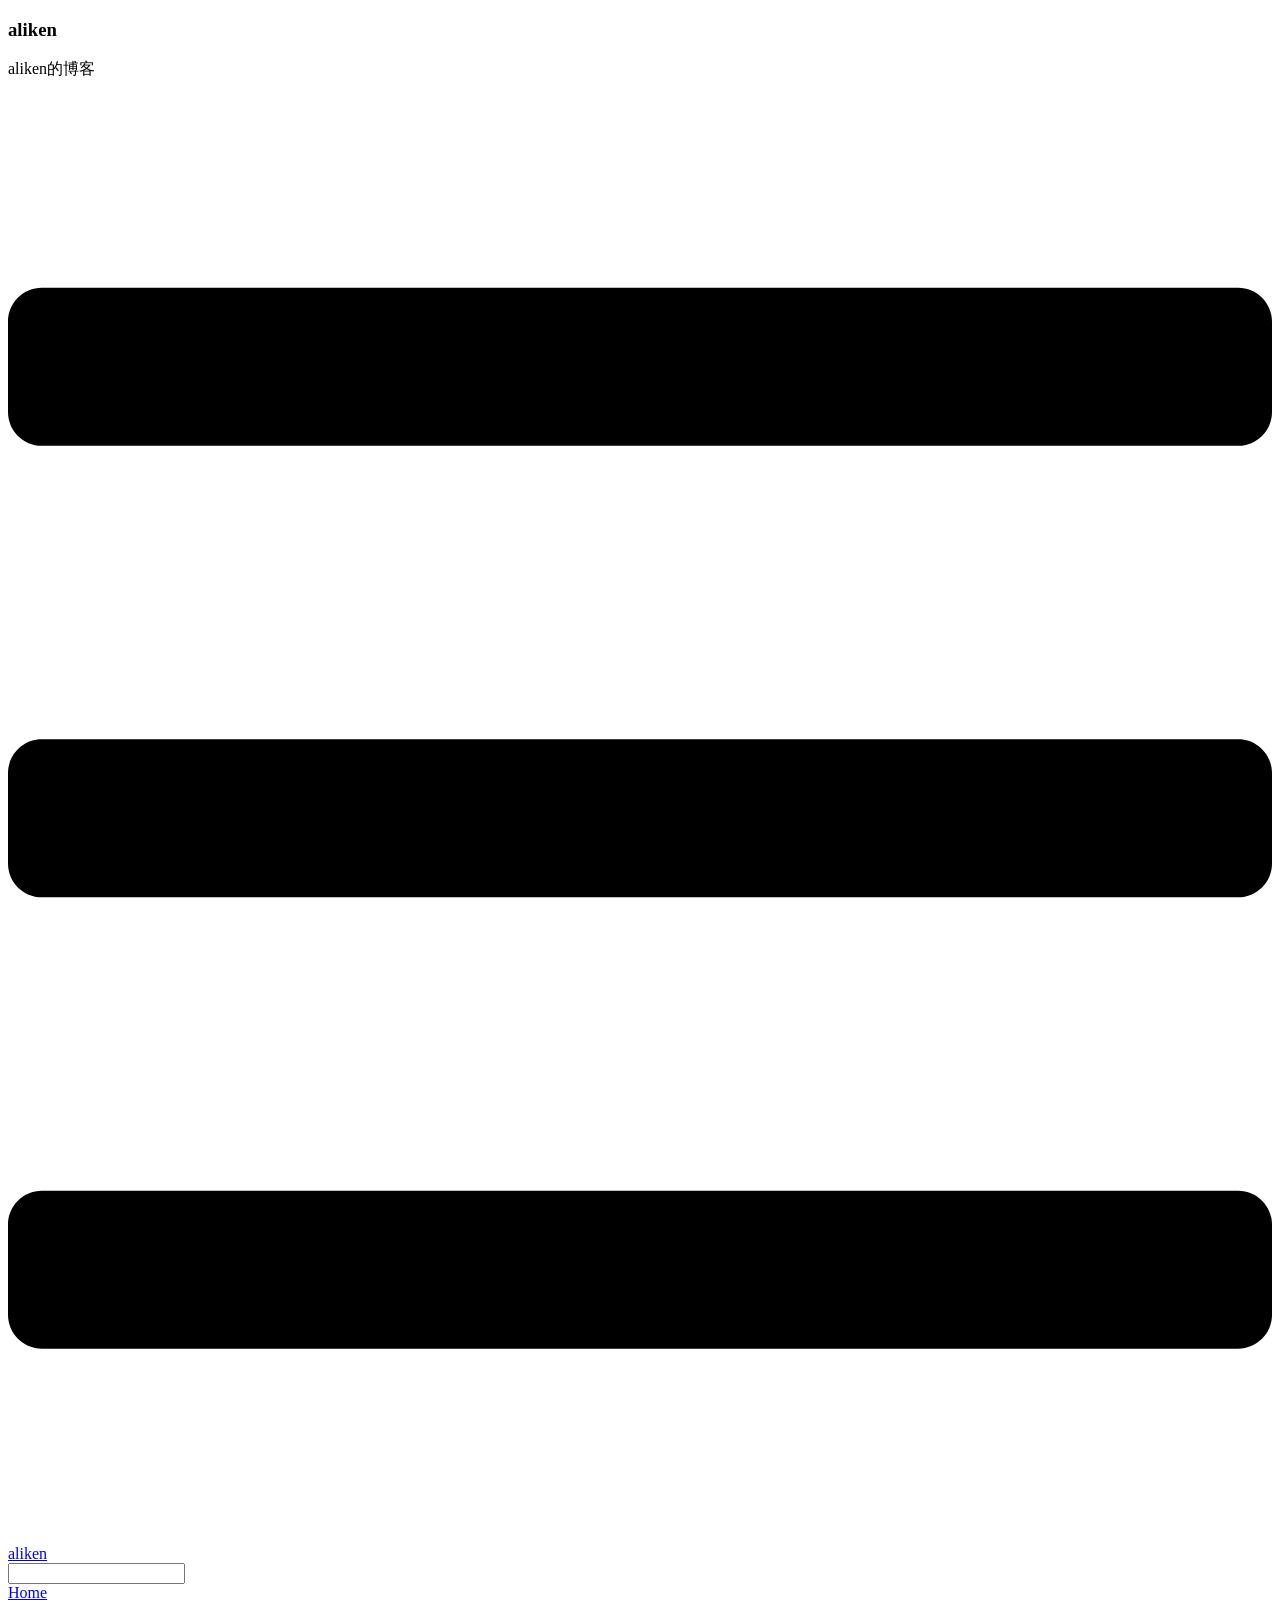
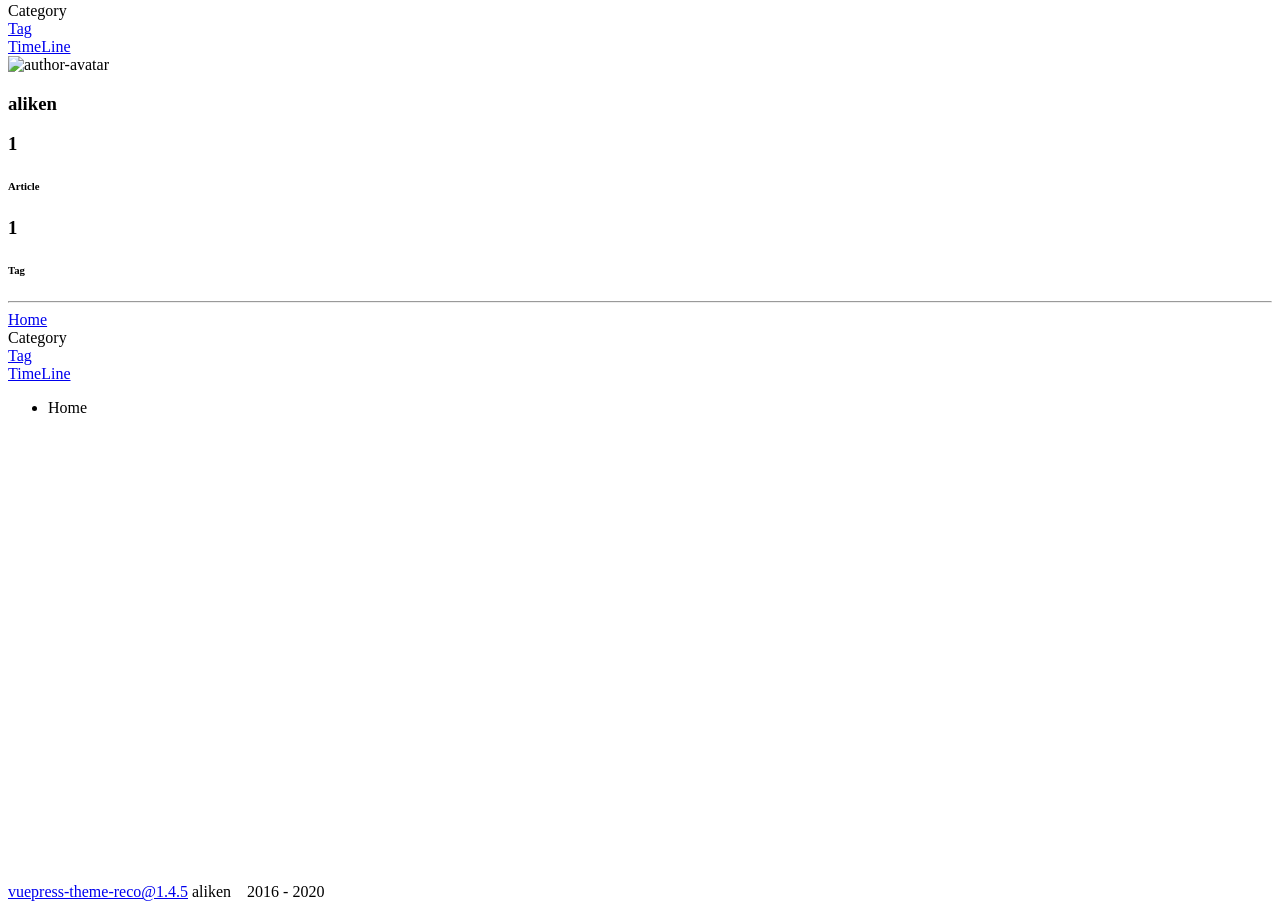
==== commit dc12865b: "修改发版配置" ====
--- a/index.html
+++ b/index.html
@@ -5,52 +5,52 @@
     <meta name="viewport" content="width=device-width,initial-scale=1">
     <title>aliken</title>
     <meta name="generator" content="VuePress 1.4.1">
-    <link rel="icon" href="/favicon.ico">
+    <link rel="icon" href="/blog/favicon.ico">
     <meta name="description" content="aliken的博客">
     <meta name="viewport" content="width=device-width,initial-scale=1,user-scalable=no">
-    <link rel="preload" href="/assets/css/0.styles.bc8dfb6d.css" as="style"><link rel="preload" href="/assets/js/app.e276314c.js" as="script"><link rel="preload" href="/assets/js/3.574c0463.js" as="script"><link rel="preload" href="/assets/js/1.ab94fcb0.js" as="script"><link rel="preload" href="/assets/js/10.b77d578f.js" as="script"><link rel="prefetch" href="/assets/js/11.9ae9fdd4.js"><link rel="prefetch" href="/assets/js/12.7338df3c.js"><link rel="prefetch" href="/assets/js/13.219b0a90.js"><link rel="prefetch" href="/assets/js/14.b90127b7.js"><link rel="prefetch" href="/assets/js/4.95a64503.js"><link rel="prefetch" href="/assets/js/5.6782de4c.js"><link rel="prefetch" href="/assets/js/6.47d7104d.js"><link rel="prefetch" href="/assets/js/7.1ded8683.js"><link rel="prefetch" href="/assets/js/8.c10ed5a0.js"><link rel="prefetch" href="/assets/js/9.0aa61cd9.js">
-    <link rel="stylesheet" href="/assets/css/0.styles.bc8dfb6d.css">
+    <link rel="preload" href="/blog/assets/css/0.styles.bc8dfb6d.css" as="style"><link rel="preload" href="/blog/assets/js/app.9bec190c.js" as="script"><link rel="preload" href="/blog/assets/js/3.574c0463.js" as="script"><link rel="preload" href="/blog/assets/js/1.ab94fcb0.js" as="script"><link rel="preload" href="/blog/assets/js/10.b77d578f.js" as="script"><link rel="prefetch" href="/blog/assets/js/11.cfae3c75.js"><link rel="prefetch" href="/blog/assets/js/12.45ec955f.js"><link rel="prefetch" href="/blog/assets/js/13.219b0a90.js"><link rel="prefetch" href="/blog/assets/js/14.b90127b7.js"><link rel="prefetch" href="/blog/assets/js/4.95a64503.js"><link rel="prefetch" href="/blog/assets/js/5.6782de4c.js"><link rel="prefetch" href="/blog/assets/js/6.47d7104d.js"><link rel="prefetch" href="/blog/assets/js/7.1ded8683.js"><link rel="prefetch" href="/blog/assets/js/8.c10ed5a0.js"><link rel="prefetch" href="/blog/assets/js/9.0aa61cd9.js">
+    <link rel="stylesheet" href="/blog/assets/css/0.styles.bc8dfb6d.css">
   </head>
   <body>
     <div id="app" data-server-rendered="true"><div class="theme-container no-sidebar" data-v-19557b78><div data-v-19557b78><div id="loader-wrapper" class="loading-wrapper" data-v-d48f4d20 data-v-19557b78 data-v-19557b78><div class="loader-main" data-v-d48f4d20><div data-v-d48f4d20></div><div data-v-d48f4d20></div><div data-v-d48f4d20></div><div data-v-d48f4d20></div></div> <h3 class="title" data-v-d48f4d20>aliken</h3> <p class="description" data-v-d48f4d20>aliken的博客</p></div> <div class="password-shadow password-wrapper-out" style="display:none;" data-v-64685f0e data-v-19557b78 data-v-19557b78><h3 class="title" style="display:none;" data-v-64685f0e data-v-64685f0e>aliken</h3> <!----> <label id="box" class="inputBox" style="display:none;" data-v-64685f0e data-v-64685f0e><input type="password" value="" data-v-64685f0e> <span data-v-64685f0e>Konck! Knock!</span> <button data-v-64685f0e>OK</button></label> <div class="footer" style="display:none;" data-v-64685f0e data-v-64685f0e><span data-v-64685f0e><i class="iconfont reco-theme" data-v-64685f0e></i> <a target="blank" href="https://vuepress-theme-reco.recoluan.com" data-v-64685f0e>vuePress-theme-reco</a></span> <span data-v-64685f0e><i class="iconfont reco-copyright" data-v-64685f0e></i> <a data-v-64685f0e><span data-v-64685f0e>aliken</span>
             
           <span data-v-64685f0e>2016 - </span>
           2020
-        </a></span></div></div> <div class="hide" data-v-19557b78><header class="navbar" data-v-19557b78><div class="sidebar-button"><svg xmlns="http://www.w3.org/2000/svg" aria-hidden="true" role="img" viewBox="0 0 448 512" class="icon"><path fill="currentColor" d="M436 124H12c-6.627 0-12-5.373-12-12V80c0-6.627 5.373-12 12-12h424c6.627 0 12 5.373 12 12v32c0 6.627-5.373 12-12 12zm0 160H12c-6.627 0-12-5.373-12-12v-32c0-6.627 5.373-12 12-12h424c6.627 0 12 5.373 12 12v32c0 6.627-5.373 12-12 12zm0 160H12c-6.627 0-12-5.373-12-12v-32c0-6.627 5.373-12 12-12h424c6.627 0 12 5.373 12 12v32c0 6.627-5.373 12-12 12z"></path></svg></div> <a href="/" class="home-link router-link-exact-active router-link-active"><!----> <span class="site-name">aliken</span></a> <div class="links"><div class="color-picker"><a class="color-button"><i class="iconfont reco-color"></i></a> <div class="color-picker-menu" style="display:none;"><div class="mode-options"><h4 class="title">Choose mode</h4> <ul class="color-mode-options"><li class="dark">dark</li><li class="auto active">auto</li><li class="light">light</li></ul></div></div></div> <div class="search-box"><i class="iconfont reco-search"></i> <input aria-label="Search" autocomplete="off" spellcheck="false" value=""> <!----></div> <nav class="nav-links can-hide"><div class="nav-item"><a href="/" class="nav-link router-link-exact-active router-link-active"><i class="iconfont reco-home"></i>
+        </a></span></div></div> <div class="hide" data-v-19557b78><header class="navbar" data-v-19557b78><div class="sidebar-button"><svg xmlns="http://www.w3.org/2000/svg" aria-hidden="true" role="img" viewBox="0 0 448 512" class="icon"><path fill="currentColor" d="M436 124H12c-6.627 0-12-5.373-12-12V80c0-6.627 5.373-12 12-12h424c6.627 0 12 5.373 12 12v32c0 6.627-5.373 12-12 12zm0 160H12c-6.627 0-12-5.373-12-12v-32c0-6.627 5.373-12 12-12h424c6.627 0 12 5.373 12 12v32c0 6.627-5.373 12-12 12zm0 160H12c-6.627 0-12-5.373-12-12v-32c0-6.627 5.373-12 12-12h424c6.627 0 12 5.373 12 12v32c0 6.627-5.373 12-12 12z"></path></svg></div> <a href="/blog/" class="home-link router-link-exact-active router-link-active"><!----> <span class="site-name">aliken</span></a> <div class="links"><div class="color-picker"><a class="color-button"><i class="iconfont reco-color"></i></a> <div class="color-picker-menu" style="display:none;"><div class="mode-options"><h4 class="title">Choose mode</h4> <ul class="color-mode-options"><li class="dark">dark</li><li class="auto active">auto</li><li class="light">light</li></ul></div></div></div> <div class="search-box"><i class="iconfont reco-search"></i> <input aria-label="Search" autocomplete="off" spellcheck="false" value=""> <!----></div> <nav class="nav-links can-hide"><div class="nav-item"><a href="/blog/" class="nav-link router-link-exact-active router-link-active"><i class="iconfont reco-home"></i>
   Home
 </a></div><div class="nav-item"><div class="dropdown-wrapper"><a class="dropdown-title"><span class="title"><i class="iconfont reco-category"></i>
       Category
-    </span> <span class="arrow right"></span></a> <ul class="nav-dropdown" style="display:none;"><li class="dropdown-item"><!----> <a href="/categories/javascript/" class="nav-link"><i class="iconfont undefined"></i>
+    </span> <span class="arrow right"></span></a> <ul class="nav-dropdown" style="display:none;"><li class="dropdown-item"><!----> <a href="/blog/categories/javascript/" class="nav-link"><i class="iconfont undefined"></i>
   javascript
-</a></li></ul></div></div><div class="nav-item"><a href="/tag/" class="nav-link"><i class="iconfont reco-tag"></i>
+</a></li></ul></div></div><div class="nav-item"><a href="/blog/tag/" class="nav-link"><i class="iconfont reco-tag"></i>
   Tag
-</a></div><div class="nav-item"><a href="/timeline/" class="nav-link"><i class="iconfont reco-date"></i>
+</a></div><div class="nav-item"><a href="/blog/timeline/" class="nav-link"><i class="iconfont reco-date"></i>
   TimeLine
-</a></div> <!----></nav></div></header> <div class="sidebar-mask" data-v-19557b78></div> <aside class="sidebar" data-v-19557b78><div class="personal-info-wrapper" data-v-b038cec6><img src="/avatar.png" alt="author-avatar" class="personal-img" data-v-b038cec6> <h3 class="name" data-v-b038cec6>
+</a></div> <!----></nav></div></header> <div class="sidebar-mask" data-v-19557b78></div> <aside class="sidebar" data-v-19557b78><div class="personal-info-wrapper" data-v-b038cec6><img src="/blog/avatar.png" alt="author-avatar" class="personal-img" data-v-b038cec6> <h3 class="name" data-v-b038cec6>
     aliken
-  </h3> <div class="num" data-v-b038cec6><div data-v-b038cec6><h3 data-v-b038cec6>1</h3> <h6 data-v-b038cec6>Article</h6></div> <div data-v-b038cec6><h3 data-v-b038cec6>1</h3> <h6 data-v-b038cec6>Tag</h6></div></div> <hr data-v-b038cec6></div> <nav class="nav-links"><div class="nav-item"><a href="/" class="nav-link router-link-exact-active router-link-active"><i class="iconfont reco-home"></i>
+  </h3> <div class="num" data-v-b038cec6><div data-v-b038cec6><h3 data-v-b038cec6>1</h3> <h6 data-v-b038cec6>Article</h6></div> <div data-v-b038cec6><h3 data-v-b038cec6>1</h3> <h6 data-v-b038cec6>Tag</h6></div></div> <hr data-v-b038cec6></div> <nav class="nav-links"><div class="nav-item"><a href="/blog/" class="nav-link router-link-exact-active router-link-active"><i class="iconfont reco-home"></i>
   Home
 </a></div><div class="nav-item"><div class="dropdown-wrapper"><a class="dropdown-title"><span class="title"><i class="iconfont reco-category"></i>
       Category
-    </span> <span class="arrow right"></span></a> <ul class="nav-dropdown" style="display:none;"><li class="dropdown-item"><!----> <a href="/categories/javascript/" class="nav-link"><i class="iconfont undefined"></i>
+    </span> <span class="arrow right"></span></a> <ul class="nav-dropdown" style="display:none;"><li class="dropdown-item"><!----> <a href="/blog/categories/javascript/" class="nav-link"><i class="iconfont undefined"></i>
   javascript
-</a></li></ul></div></div><div class="nav-item"><a href="/tag/" class="nav-link"><i class="iconfont reco-tag"></i>
+</a></li></ul></div></div><div class="nav-item"><a href="/blog/tag/" class="nav-link"><i class="iconfont reco-tag"></i>
   Tag
-</a></div><div class="nav-item"><a href="/timeline/" class="nav-link"><i class="iconfont reco-date"></i>
+</a></div><div class="nav-item"><a href="/blog/timeline/" class="nav-link"><i class="iconfont reco-date"></i>
   TimeLine
 </a></div> <!----></nav>  <ul class="sidebar-links"><li><section class="sidebar-group depth-0"><p class="sidebar-heading open"><span>Home</span> <!----></p> <!----></section></li></ul> </aside> <div class="password-shadow password-wrapper-in" style="display:none;" data-v-64685f0e data-v-19557b78><h3 class="title" style="display:none;" data-v-64685f0e data-v-64685f0e></h3> <!----> <label id="box" class="inputBox" style="display:none;" data-v-64685f0e data-v-64685f0e><input type="password" value="" data-v-64685f0e> <span data-v-64685f0e>Konck! Knock!</span> <button data-v-64685f0e>OK</button></label> <div class="footer" style="display:none;" data-v-64685f0e data-v-64685f0e><span data-v-64685f0e><i class="iconfont reco-theme" data-v-64685f0e></i> <a target="blank" href="https://vuepress-theme-reco.recoluan.com" data-v-64685f0e>vuePress-theme-reco</a></span> <span data-v-64685f0e><i class="iconfont reco-copyright" data-v-64685f0e></i> <a data-v-64685f0e><span data-v-64685f0e>aliken</span>
             
           <span data-v-64685f0e>2016 - </span>
           2020
-        </a></span></div></div> <div data-v-19557b78><div class="home-blog"><div class="hero" style="height:450px;text-align:center;overflow:hidden;"><div class="mask" style="background:url(/assets/img/home-bg.7b267d7c.jpg) center/cover no-repeat;"></div> <!----> <!----> <!----></div> <div class="home-blog-wrapper" style="display:none;"><div class="blog-list"><div class="abstract-wrapper" data-v-b014bc36><div class="abstract-item" data-v-28f76ce9 data-v-b014bc36><!----> <div class="title" data-v-28f76ce9><!----> <a href="/views/js/vue/20200512.html" data-v-28f76ce9>vue项目初级优化过程</a></div> <div class="abstract" data-v-28f76ce9></div> <hr class="hr" data-v-28f76ce9> <div data-v-484a899e data-v-28f76ce9><i class="iconfont reco-account" data-v-484a899e><span data-v-484a899e>aliken</span></i> <i class="iconfont reco-date" data-v-484a899e><span data-v-484a899e>2019-05-12</span></i> <!----> <i class="iconfont reco-tag tags" data-v-484a899e><span class="tag-item" data-v-484a899e>
+        </a></span></div></div> <div data-v-19557b78><div class="home-blog"><div class="hero" style="height:450px;text-align:center;overflow:hidden;"><div class="mask" style="background:url(/blog/assets/img/home-bg.7b267d7c.jpg) center/cover no-repeat;"></div> <!----> <!----> <!----></div> <div class="home-blog-wrapper" style="display:none;"><div class="blog-list"><div class="abstract-wrapper" data-v-b014bc36><div class="abstract-item" data-v-28f76ce9 data-v-b014bc36><!----> <div class="title" data-v-28f76ce9><!----> <a href="/blog/views/js/vue/20200512.html" data-v-28f76ce9>vue项目初级优化过程</a></div> <div class="abstract" data-v-28f76ce9></div> <hr class="hr" data-v-28f76ce9> <div data-v-484a899e data-v-28f76ce9><i class="iconfont reco-account" data-v-484a899e><span data-v-484a899e>aliken</span></i> <i class="iconfont reco-date" data-v-484a899e><span data-v-484a899e>2019-05-12</span></i> <!----> <i class="iconfont reco-tag tags" data-v-484a899e><span class="tag-item" data-v-484a899e>
       vue
-    </span></i></div></div></div> <div class="pagation pagation" style="display:none;" data-v-640500d5><div class="pagation-list" data-v-640500d5><span unselectable="on" class="jump" style="display:none;" data-v-640500d5>Prev</span> <span class="jump" style="display:none;" data-v-640500d5>1</span> <span class="ellipsis" style="display:none;" data-v-640500d5>...</span> <span class="jump bgprimary" data-v-640500d5>1</span> <span class="ellipsis" style="display:none;" data-v-640500d5>...</span> <span class="jump" style="display:none;" data-v-640500d5>1</span> <span class="jump" style="display:none;" data-v-640500d5>Next</span> <span class="jumppoint" data-v-640500d5>跳转到：</span> <span class="jumpinp" data-v-640500d5><input type="text" value="" data-v-640500d5></span> <span class="jump gobtn" data-v-640500d5>GO</span></div></div></div> <div class="info-wrapper"><div class="personal-info-wrapper" data-v-b038cec6><img src="/avatar.png" alt="author-avatar" class="personal-img" data-v-b038cec6> <h3 class="name" data-v-b038cec6>
+    </span></i></div></div></div> <div class="pagation pagation" style="display:none;" data-v-640500d5><div class="pagation-list" data-v-640500d5><span unselectable="on" class="jump" style="display:none;" data-v-640500d5>Prev</span> <span class="jump" style="display:none;" data-v-640500d5>1</span> <span class="ellipsis" style="display:none;" data-v-640500d5>...</span> <span class="jump bgprimary" data-v-640500d5>1</span> <span class="ellipsis" style="display:none;" data-v-640500d5>...</span> <span class="jump" style="display:none;" data-v-640500d5>1</span> <span class="jump" style="display:none;" data-v-640500d5>Next</span> <span class="jumppoint" data-v-640500d5>跳转到：</span> <span class="jumpinp" data-v-640500d5><input type="text" value="" data-v-640500d5></span> <span class="jump gobtn" data-v-640500d5>GO</span></div></div></div> <div class="info-wrapper"><div class="personal-info-wrapper" data-v-b038cec6><img src="/blog/avatar.png" alt="author-avatar" class="personal-img" data-v-b038cec6> <h3 class="name" data-v-b038cec6>
     aliken
-  </h3> <div class="num" data-v-b038cec6><div data-v-b038cec6><h3 data-v-b038cec6>1</h3> <h6 data-v-b038cec6>Article</h6></div> <div data-v-b038cec6><h3 data-v-b038cec6>1</h3> <h6 data-v-b038cec6>Tag</h6></div></div> <hr data-v-b038cec6></div> <h4><i class="iconfont reco-category"></i> Category</h4> <ul class="category-wrapper"><li class="category-item"><a href="/categories/javascript/"><span class="category-name">javascript</span> <span class="post-num" style="background-color:#fb9b5f;">1</span></a></li></ul> <hr> <h4><i class="iconfont reco-tag"></i> Tag</h4> <div class="tags" data-v-36b9f66a><span style="background-color:#f47e60;" data-v-36b9f66a>全部</span><span style="background-color:#849b87;" data-v-36b9f66a>vue</span></div> <!----> <div class="friend-link-wrapper" data-v-48a8cd70></div></div></div> <div custom="" class="home-center content__default" style="display:none;"></div></div> <div class="footer-wrapper footer" data-v-ae2be87e><span data-v-ae2be87e><i class="iconfont reco-theme" data-v-ae2be87e></i> <a target="blank" href="https://vuepress-theme-reco.recoluan.com" data-v-ae2be87e>vuepress-theme-reco@1.4.5</a></span> <!----> <span data-v-ae2be87e><i class="iconfont reco-copyright" data-v-ae2be87e></i> <a data-v-ae2be87e><span data-v-ae2be87e>aliken</span>
+  </h3> <div class="num" data-v-b038cec6><div data-v-b038cec6><h3 data-v-b038cec6>1</h3> <h6 data-v-b038cec6>Article</h6></div> <div data-v-b038cec6><h3 data-v-b038cec6>1</h3> <h6 data-v-b038cec6>Tag</h6></div></div> <hr data-v-b038cec6></div> <h4><i class="iconfont reco-category"></i> Category</h4> <ul class="category-wrapper"><li class="category-item"><a href="/blog/categories/javascript/"><span class="category-name">javascript</span> <span class="post-num" style="background-color:#f47e60;">1</span></a></li></ul> <hr> <h4><i class="iconfont reco-tag"></i> Tag</h4> <div class="tags" data-v-36b9f66a><span style="background-color:#849b87;" data-v-36b9f66a>全部</span><span style="background-color:#f47e60;" data-v-36b9f66a>vue</span></div> <!----> <div class="friend-link-wrapper" data-v-48a8cd70></div></div></div> <div custom="" class="home-center content__default" style="display:none;"></div></div> <div class="footer-wrapper footer" data-v-ae2be87e><span data-v-ae2be87e><i class="iconfont reco-theme" data-v-ae2be87e></i> <a target="blank" href="https://vuepress-theme-reco.recoluan.com" data-v-ae2be87e>vuepress-theme-reco@1.4.5</a></span> <!----> <span data-v-ae2be87e><i class="iconfont reco-copyright" data-v-ae2be87e></i> <a data-v-ae2be87e><span data-v-ae2be87e>aliken</span>
         
       <span data-v-ae2be87e>2016 - </span>
       2020
     </a></span> <span style="display:none;" data-v-ae2be87e><i class="iconfont reco-eye" data-v-ae2be87e></i> <!----></span> <!----> <div class="comments-wrapper" style="display:none;" data-v-ae2be87e><!----></div></div></div></div></div></div><div class="global-ui"><div class="back-to-ceiling" style="right:1rem;bottom:6rem;width:2.5rem;height:2.5rem;border-radius:.25rem;line-height:2.5rem;display:none;" data-v-44bd5a18 data-v-44bd5a18><svg t="1574745035067" viewBox="0 0 1024 1024" version="1.1" xmlns="http://www.w3.org/2000/svg" p-id="5404" class="icon" data-v-44bd5a18><path d="M526.60727968 10.90185116a27.675 27.675 0 0 0-29.21455937 0c-131.36607665 82.28402758-218.69155461 228.01873535-218.69155402 394.07834331a462.20625001 462.20625001 0 0 0 5.36959153 69.94390903c1.00431239 6.55289093-0.34802892 13.13561351-3.76865779 18.80351572-32.63518765 54.11355614-51.75690182 118.55860487-51.7569018 187.94566865a371.06718723 371.06718723 0 0 0 11.50484808 91.98906777c6.53300375 25.50556257 41.68394495 28.14064038 52.69160883 4.22606766 17.37162448-37.73630017 42.14135425-72.50938081 72.80769204-103.21549295 2.18761121 3.04276886 4.15646224 6.24463696 6.40373557 9.22774369a1871.4375 1871.4375 0 0 0 140.04691725 5.34970492 1866.36093723 1866.36093723 0 0 0 140.04691723-5.34970492c2.24727335-2.98310674 4.21612437-6.18497483 6.3937923-9.2178004 30.66633723 30.70611158 55.4360664 65.4791928 72.80769147 103.21549355 11.00766384 23.91457269 46.15860503 21.27949489 52.69160879-4.22606768a371.15156223 371.15156223 0 0 0 11.514792-91.99901164c0-69.36717486-19.13165746-133.82216804-51.75690182-187.92578088-3.42062944-5.66790279-4.76302748-12.26056868-3.76865837-18.80351632a462.20625001 462.20625001 0 0 0 5.36959269-69.943909c-0.00994388-166.08943902-87.32547796-311.81420293-218.6915546-394.09823051zM605.93803103 357.87693858a93.93749974 93.93749974 0 1 1-187.89594924 6.1e-7 93.93749974 93.93749974 0 0 1 187.89594924-6.1e-7z" p-id="5405" data-v-44bd5a18></path><path d="M429.50777625 765.63860547C429.50777625 803.39355007 466.44236686 1000.39046097 512.00932183 1000.39046097c45.56695499 0 82.4922232-197.00623328 82.5015456-234.7518555 0-37.75494459-36.9345906-68.35043303-82.4922232-68.34111062-45.57627738-0.00932239-82.52019037 30.59548842-82.51086798 68.34111062z" p-id="5406" data-v-44bd5a18></path></svg></div></div></div>
-    <script src="/assets/js/app.e276314c.js" defer></script><script src="/assets/js/3.574c0463.js" defer></script><script src="/assets/js/1.ab94fcb0.js" defer></script><script src="/assets/js/10.b77d578f.js" defer></script>
+    <script src="/blog/assets/js/app.9bec190c.js" defer></script><script src="/blog/assets/js/3.574c0463.js" defer></script><script src="/blog/assets/js/1.ab94fcb0.js" defer></script><script src="/blog/assets/js/10.b77d578f.js" defer></script>
   </body>
 </html>
